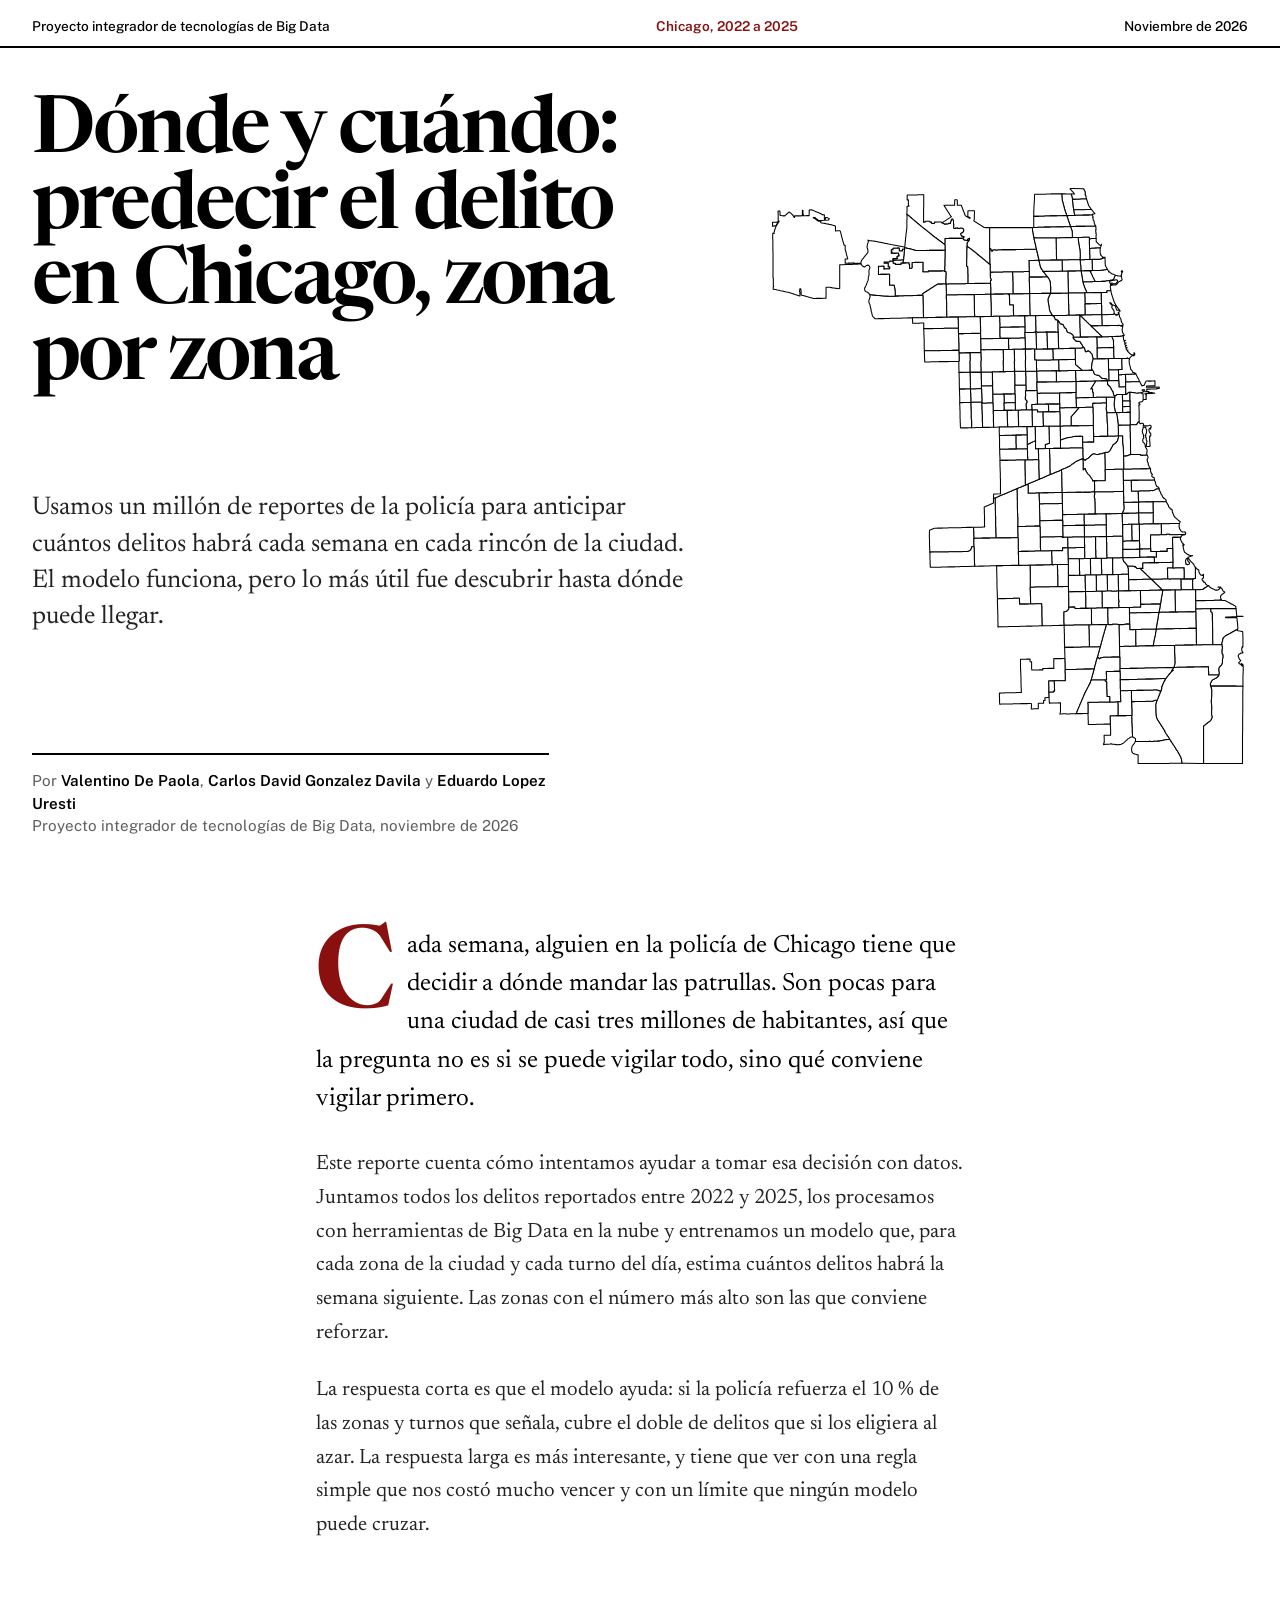
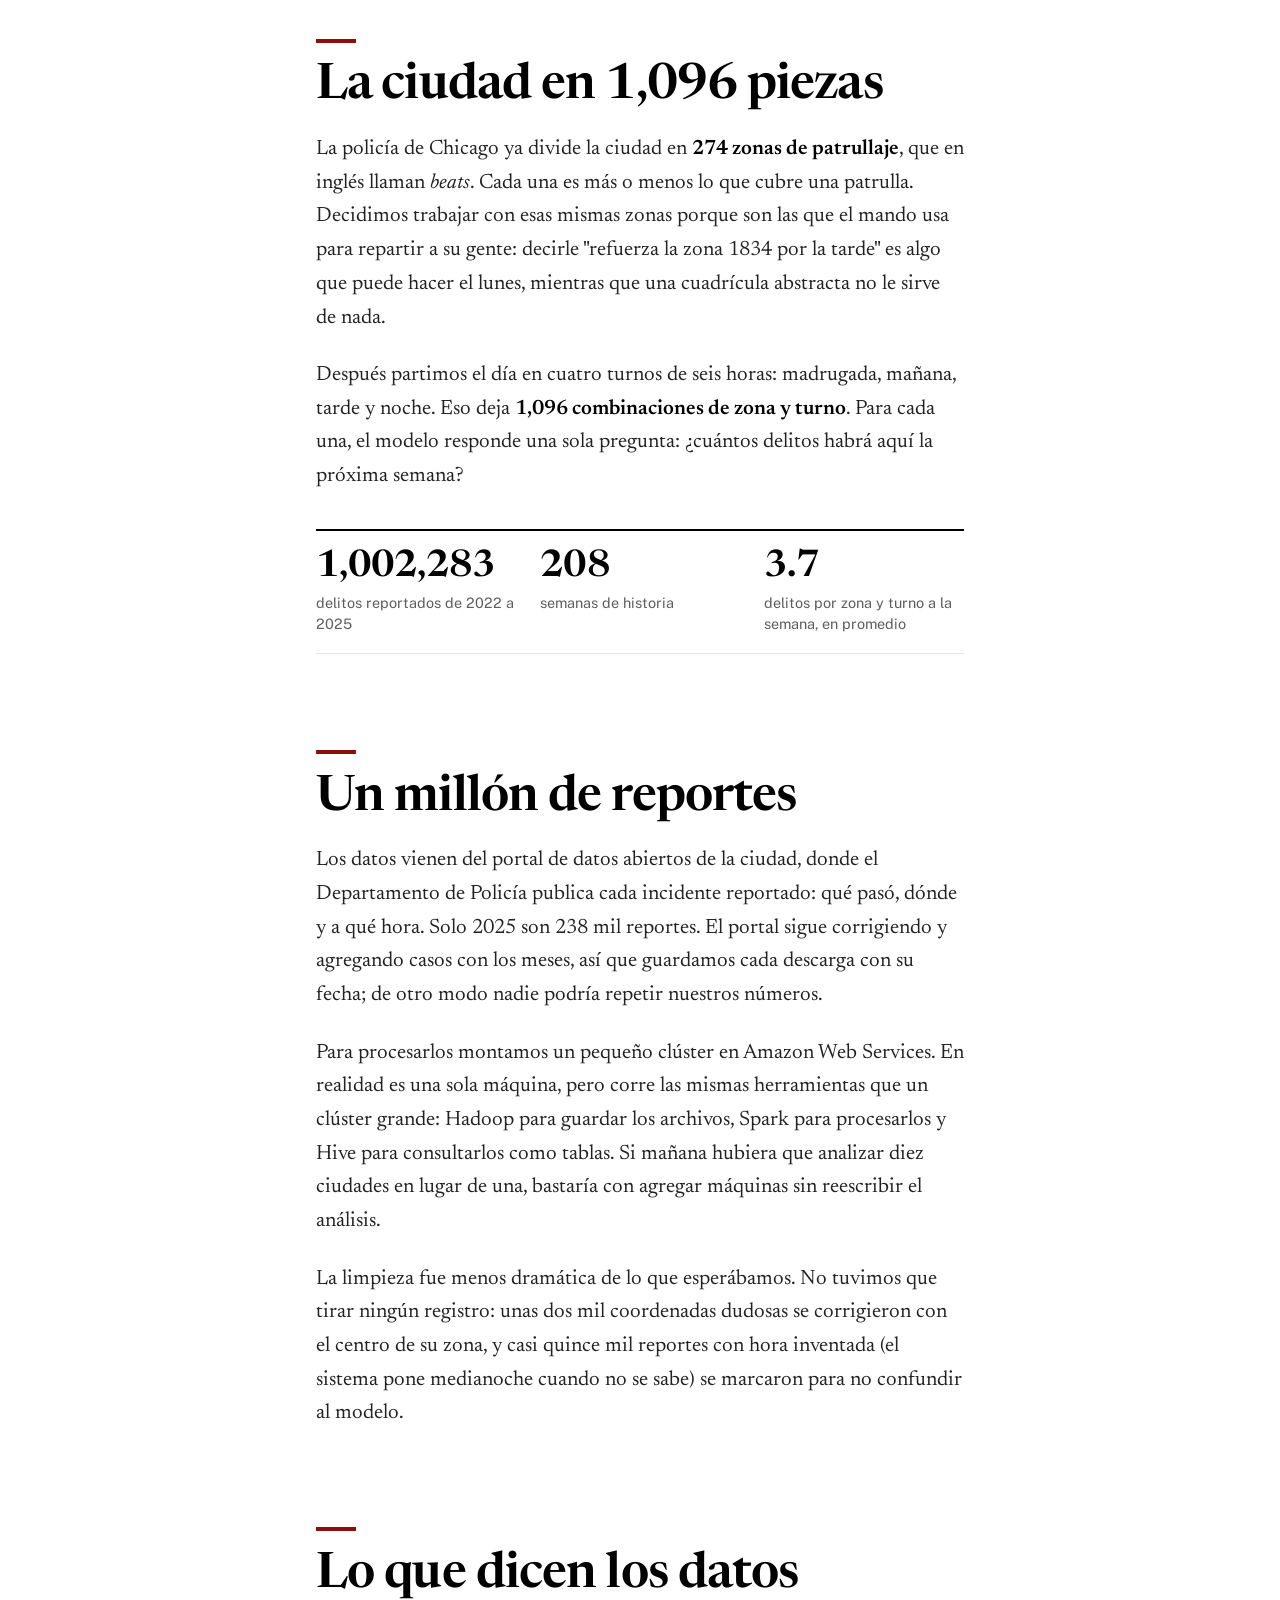
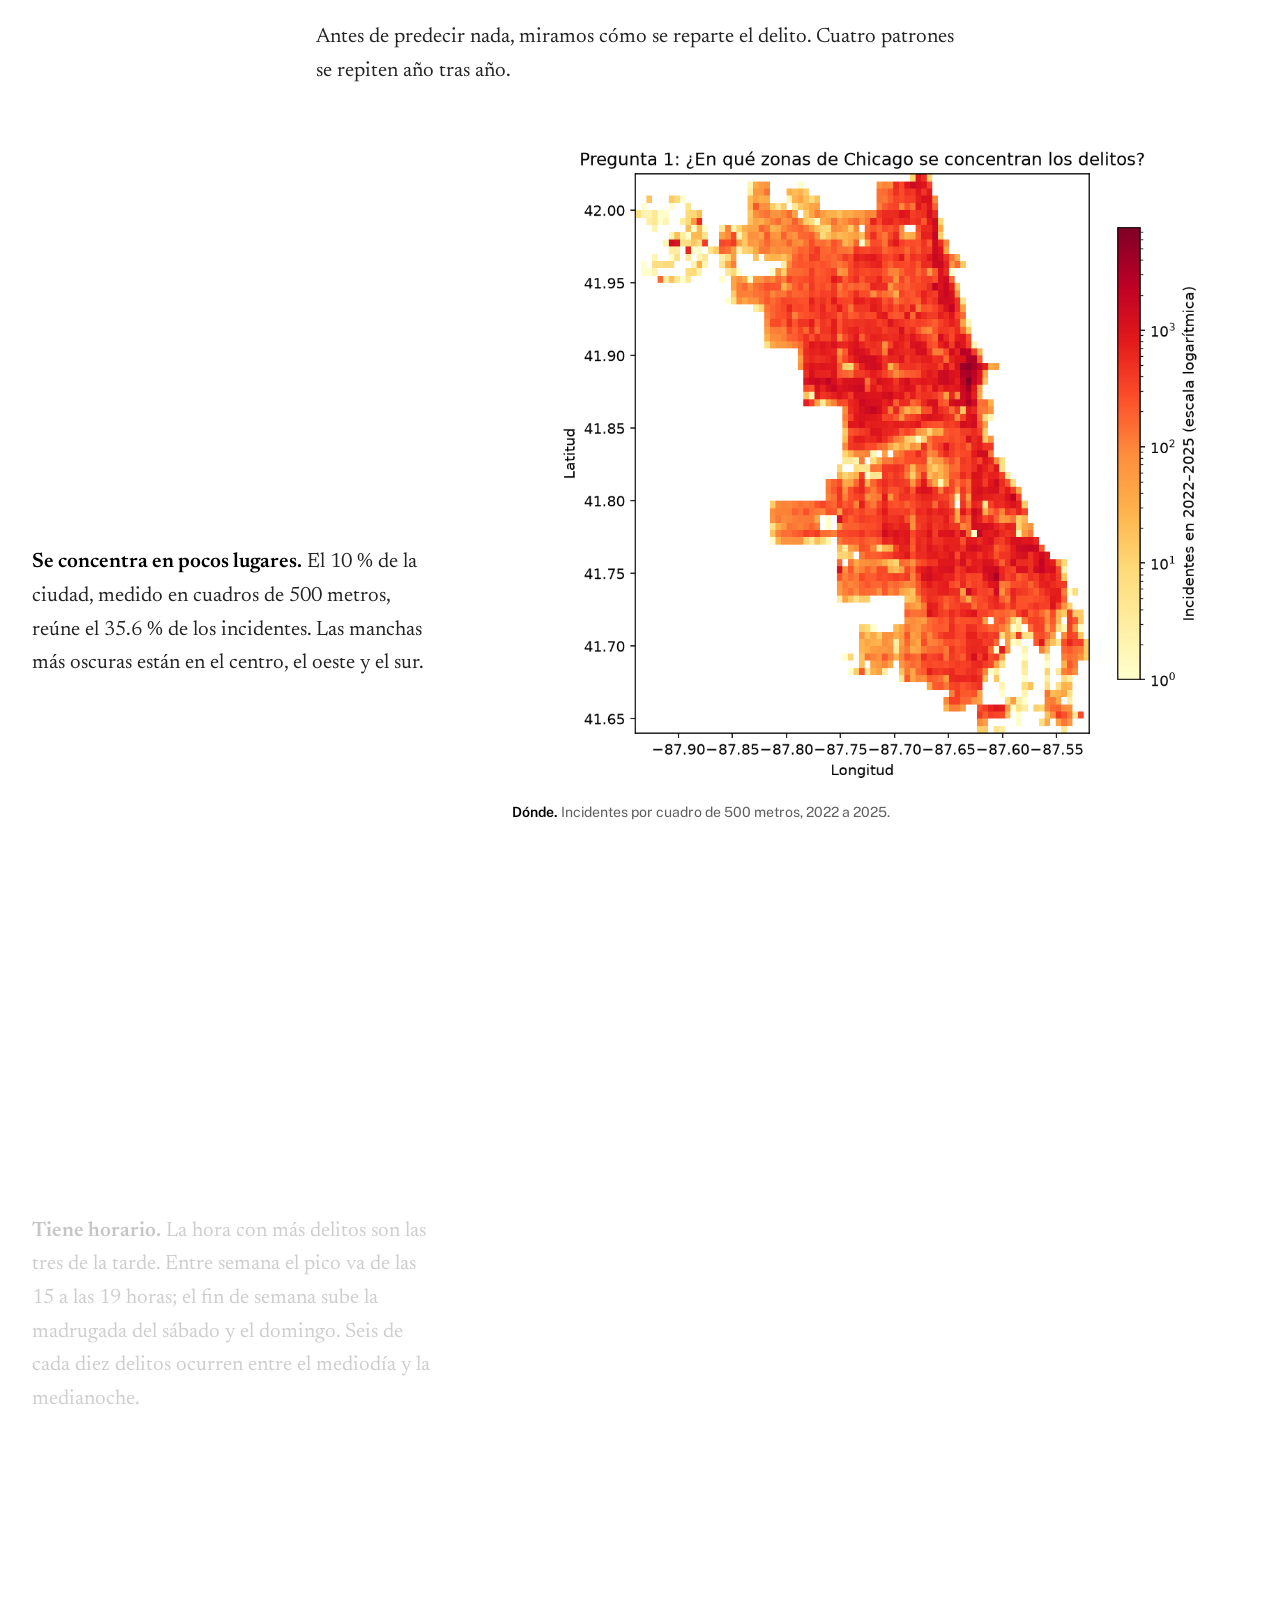
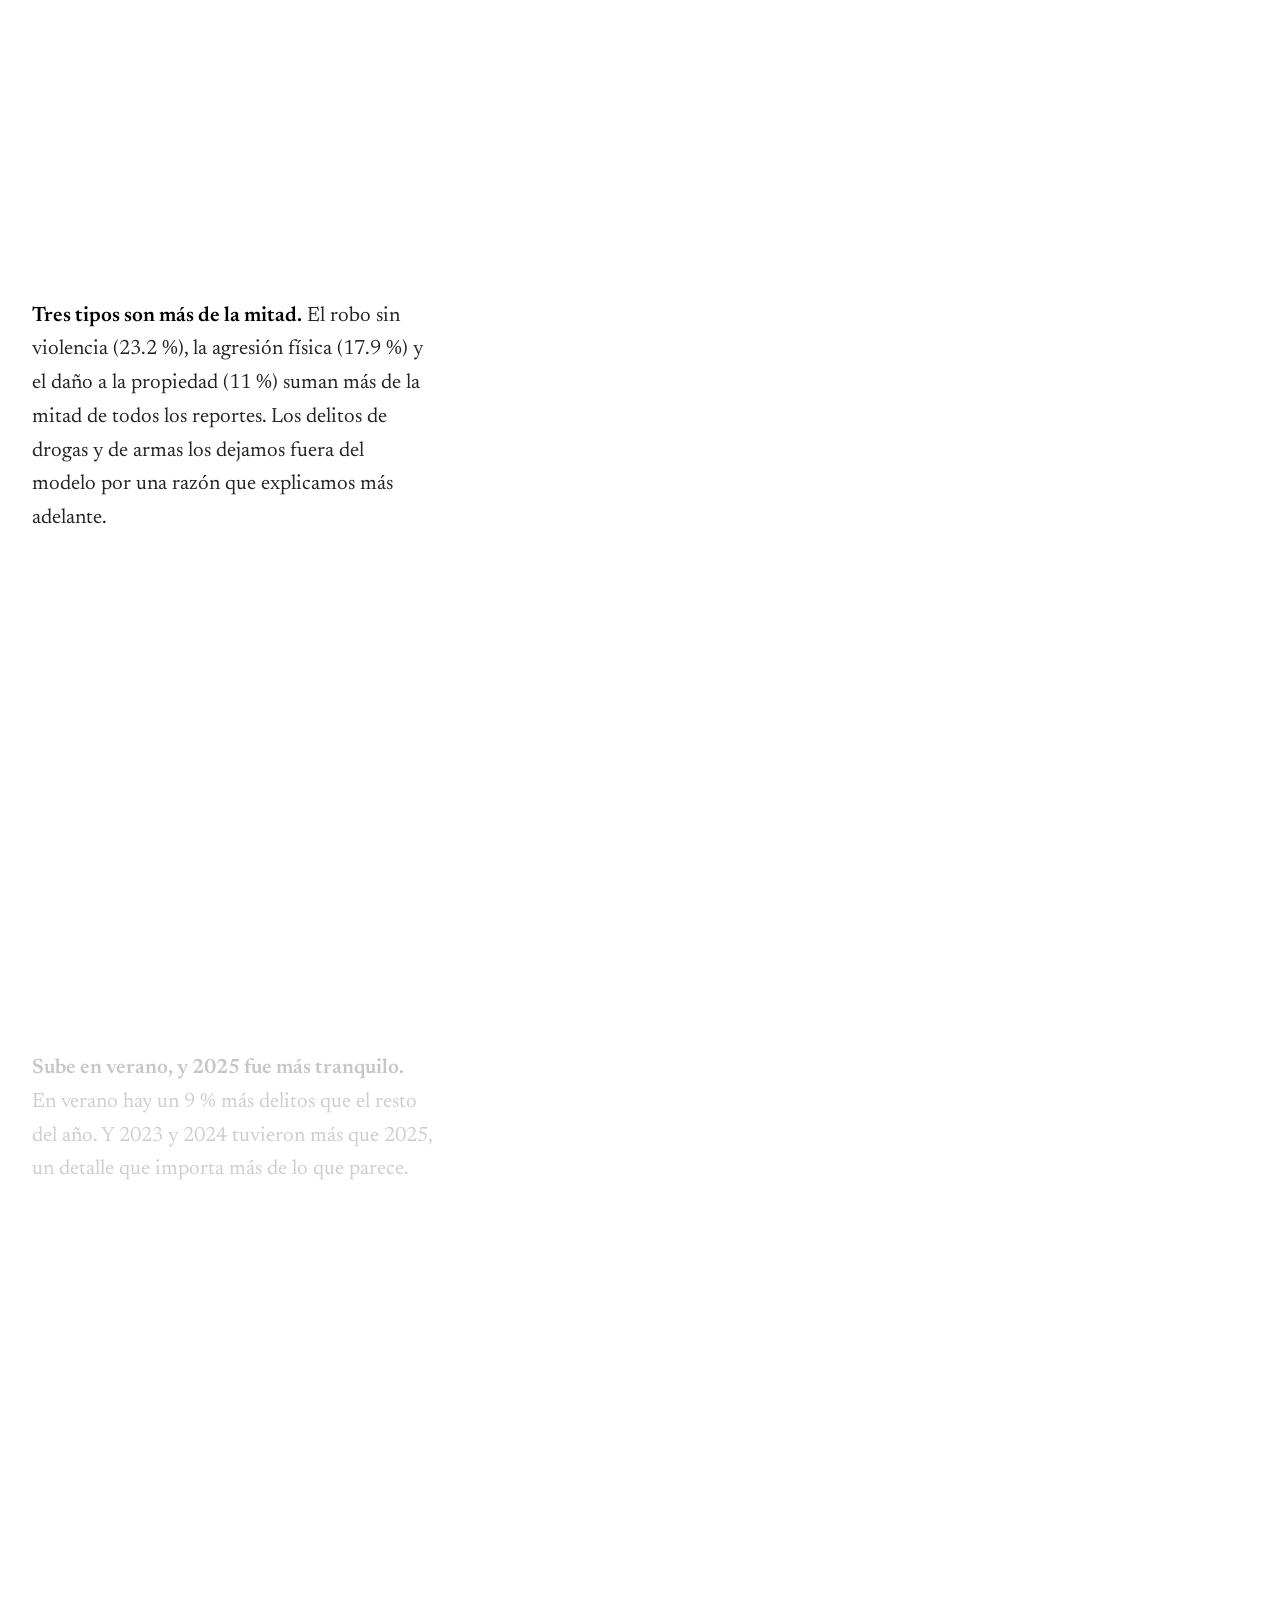
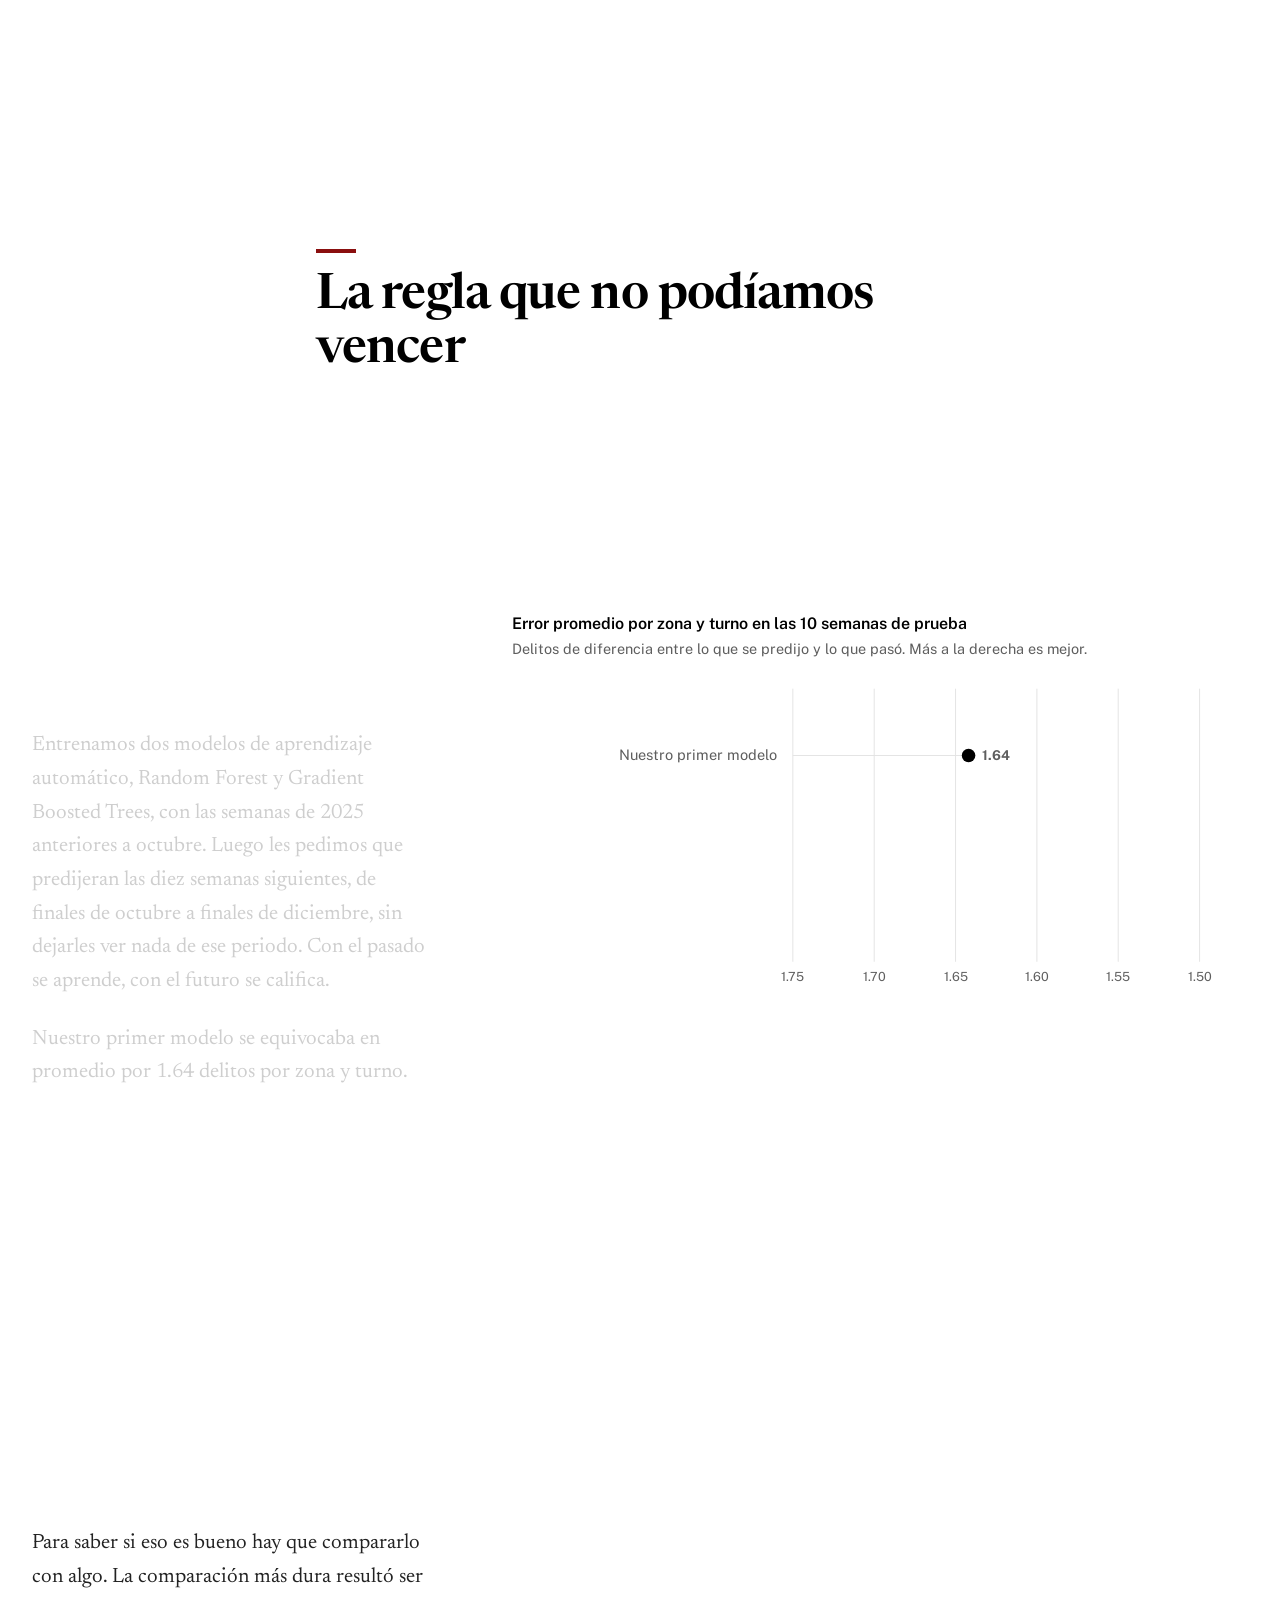
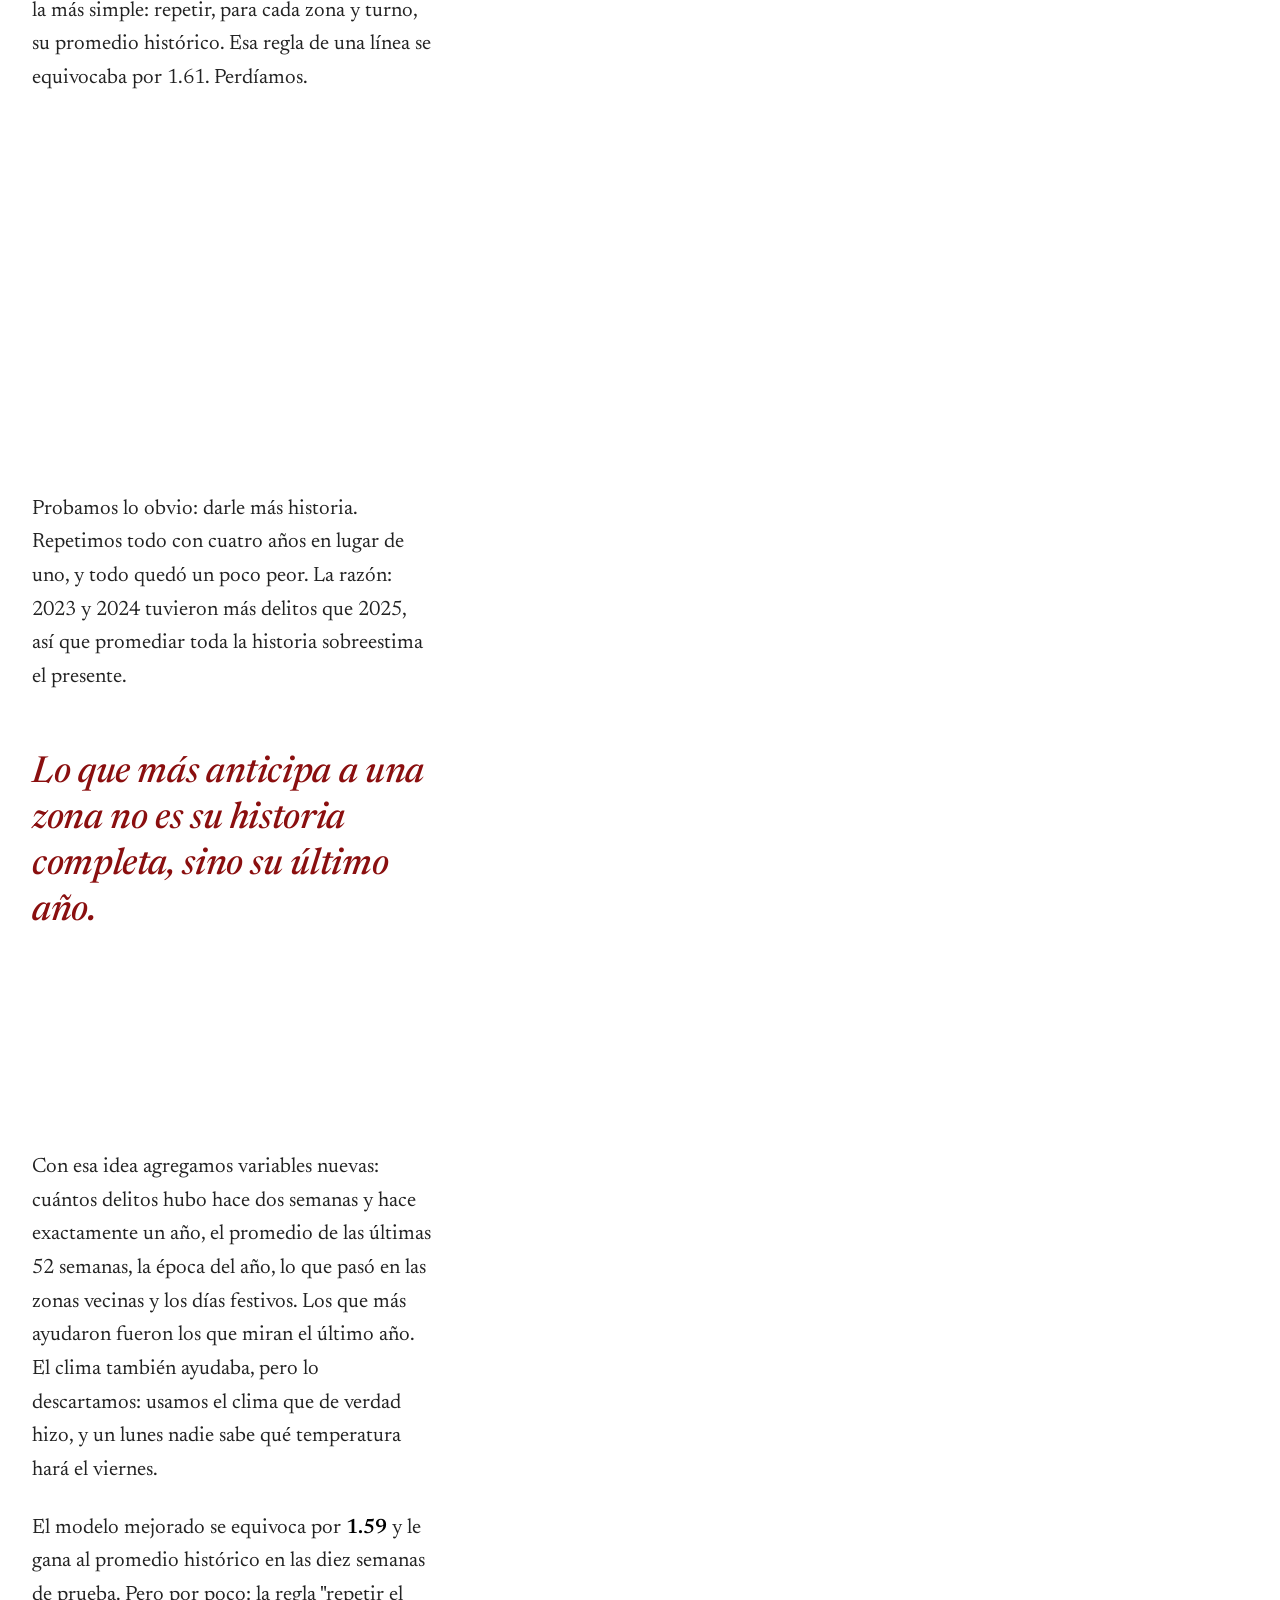
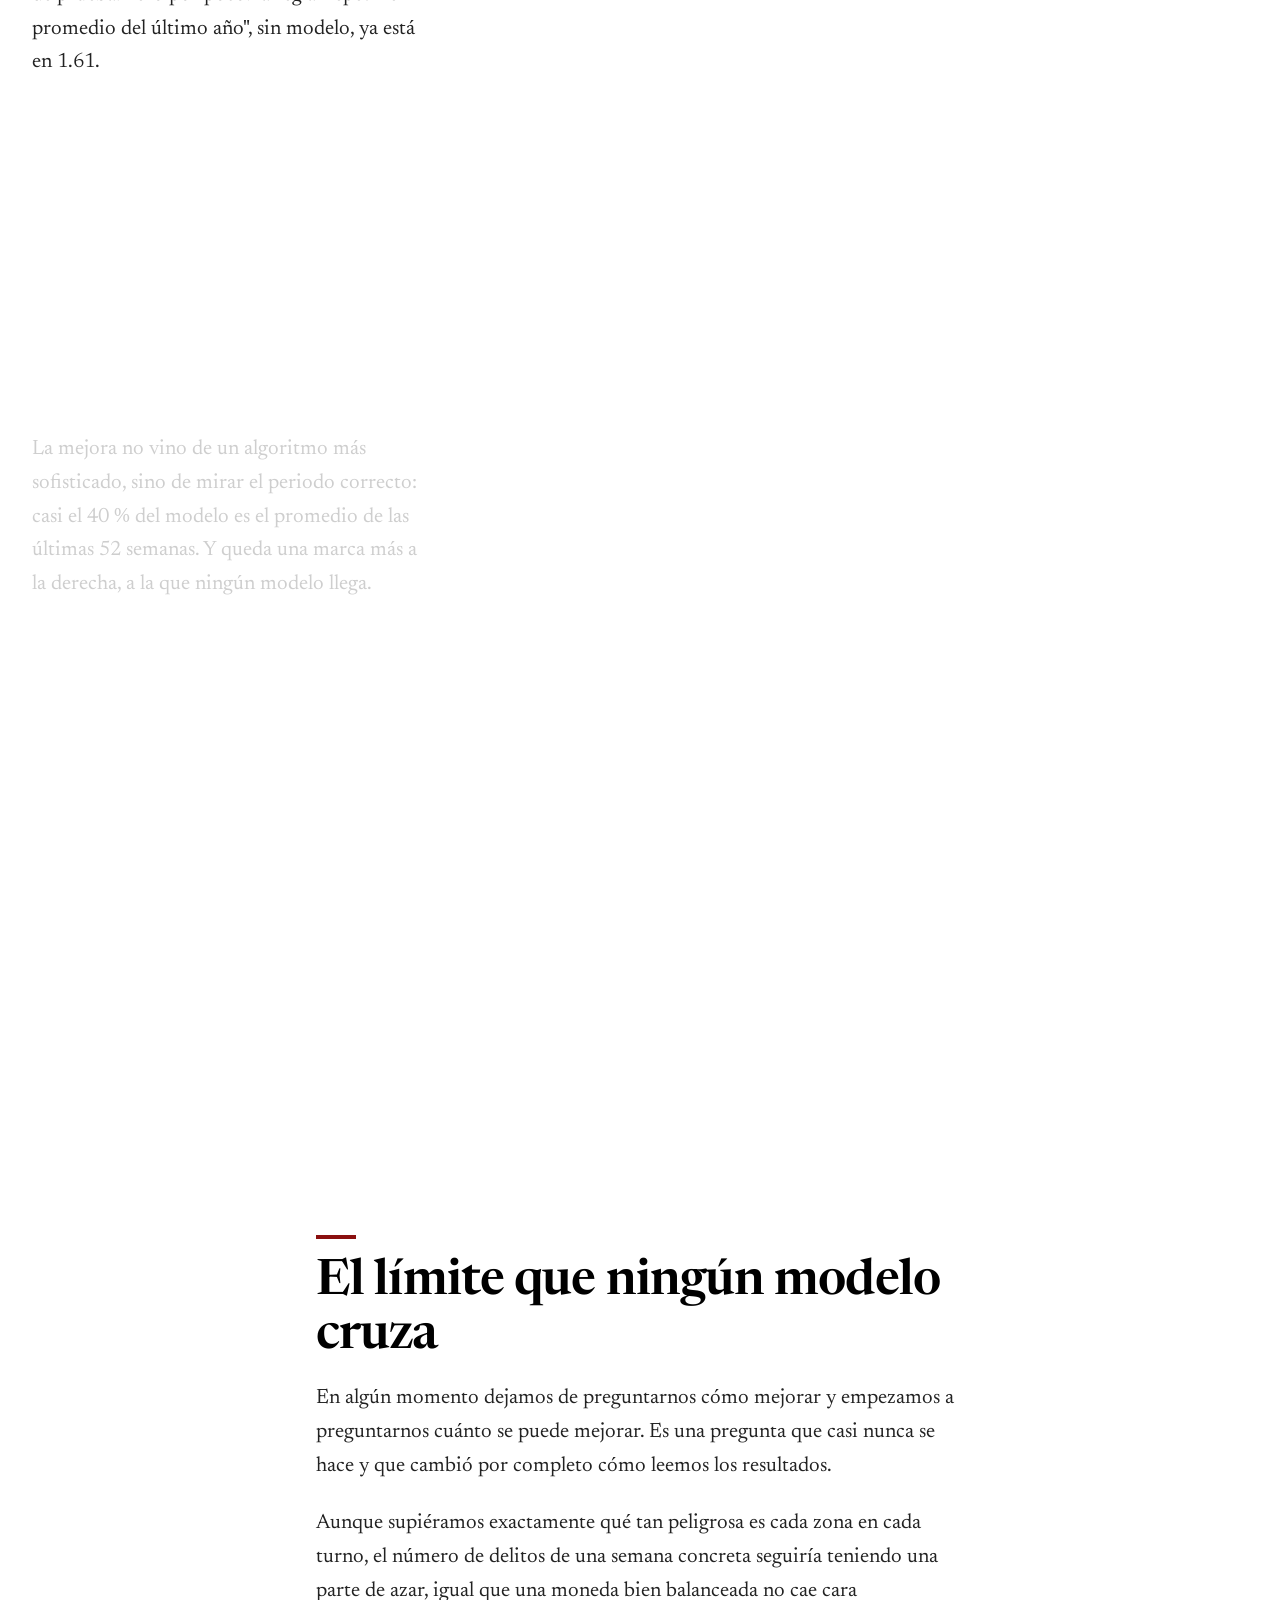
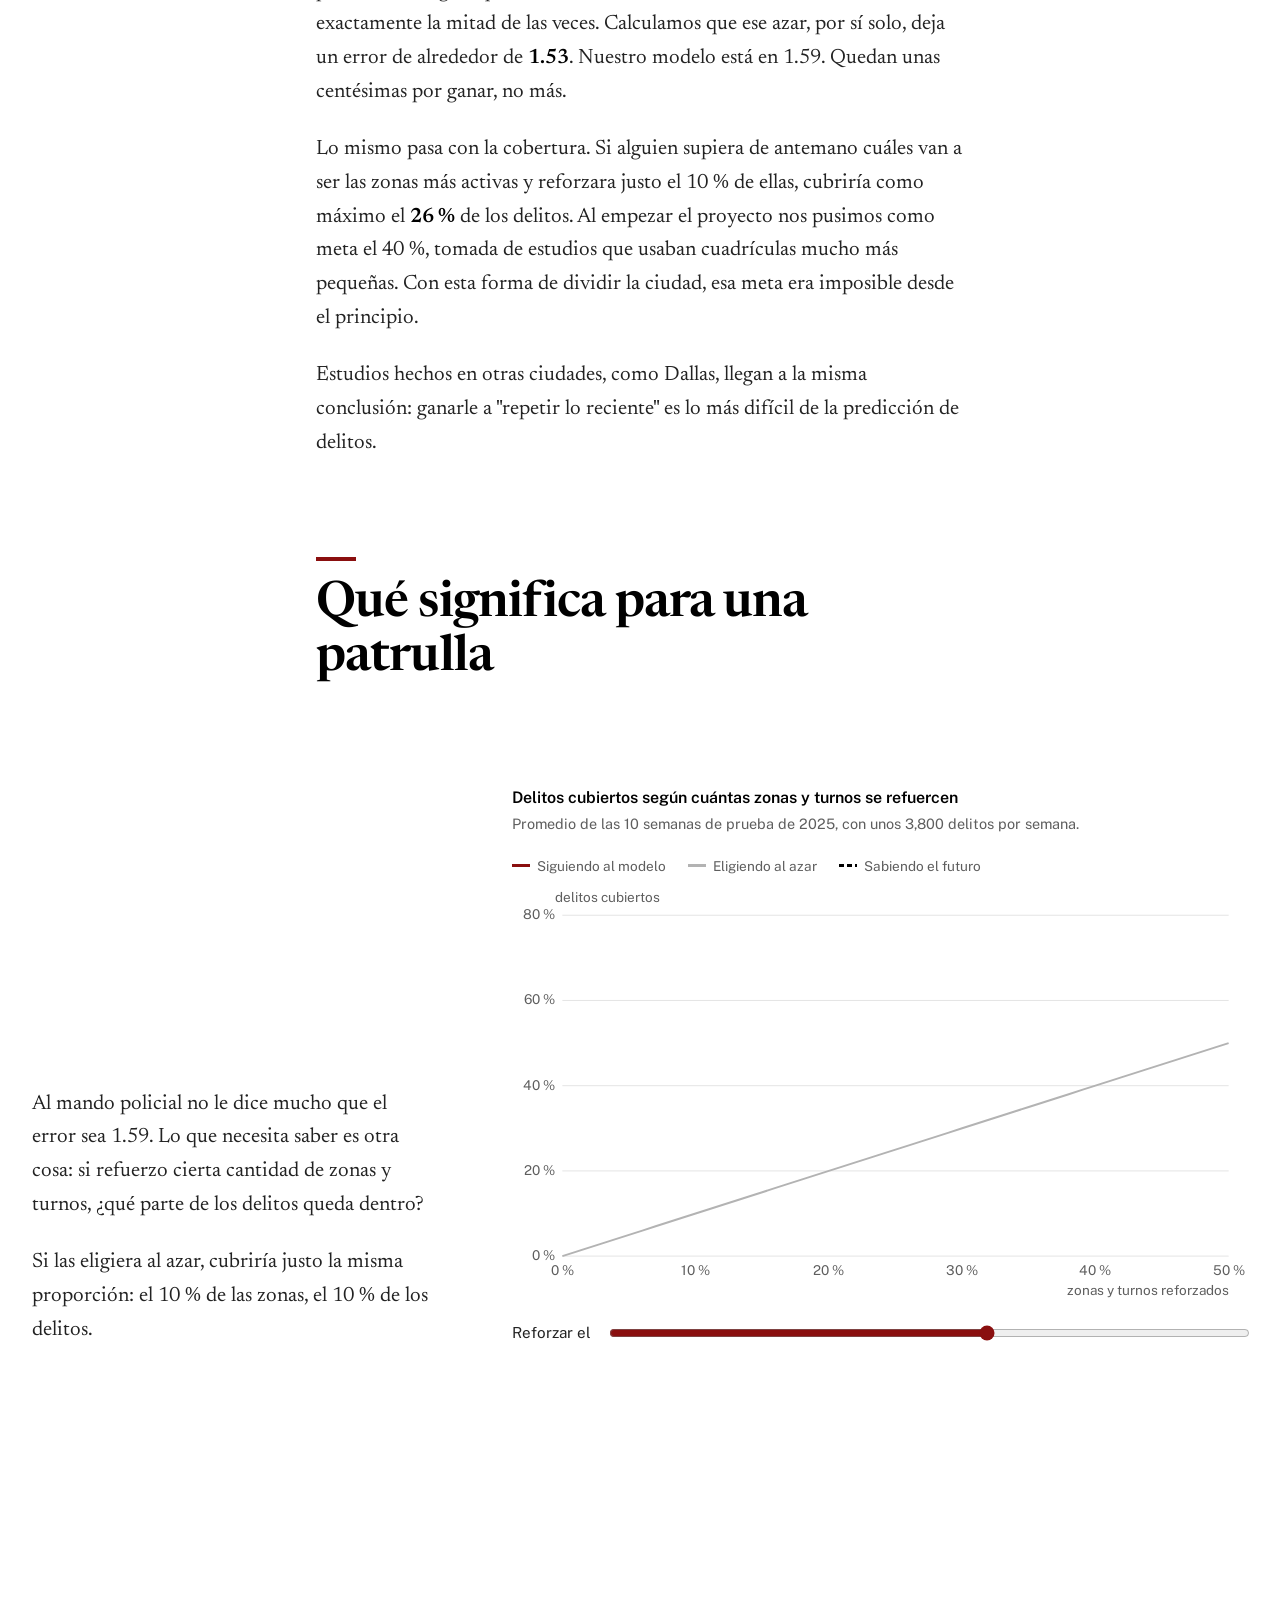
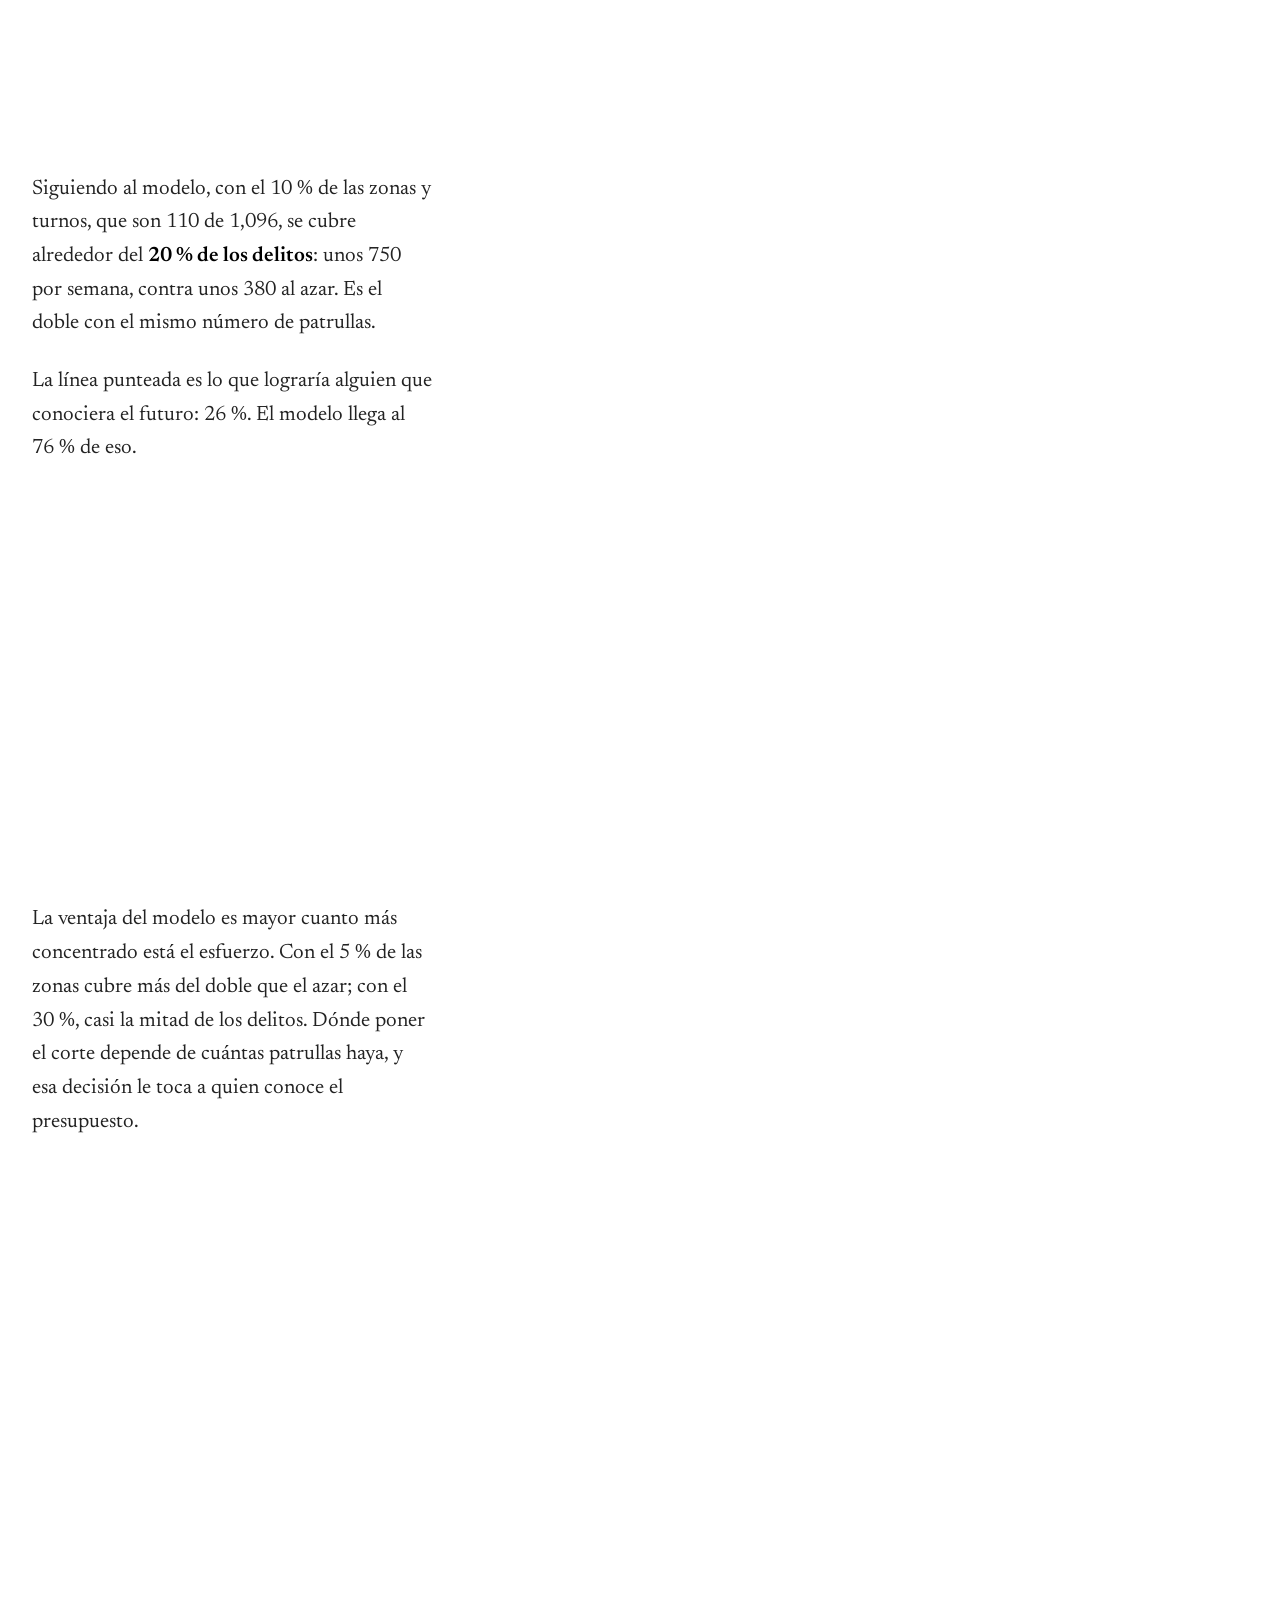
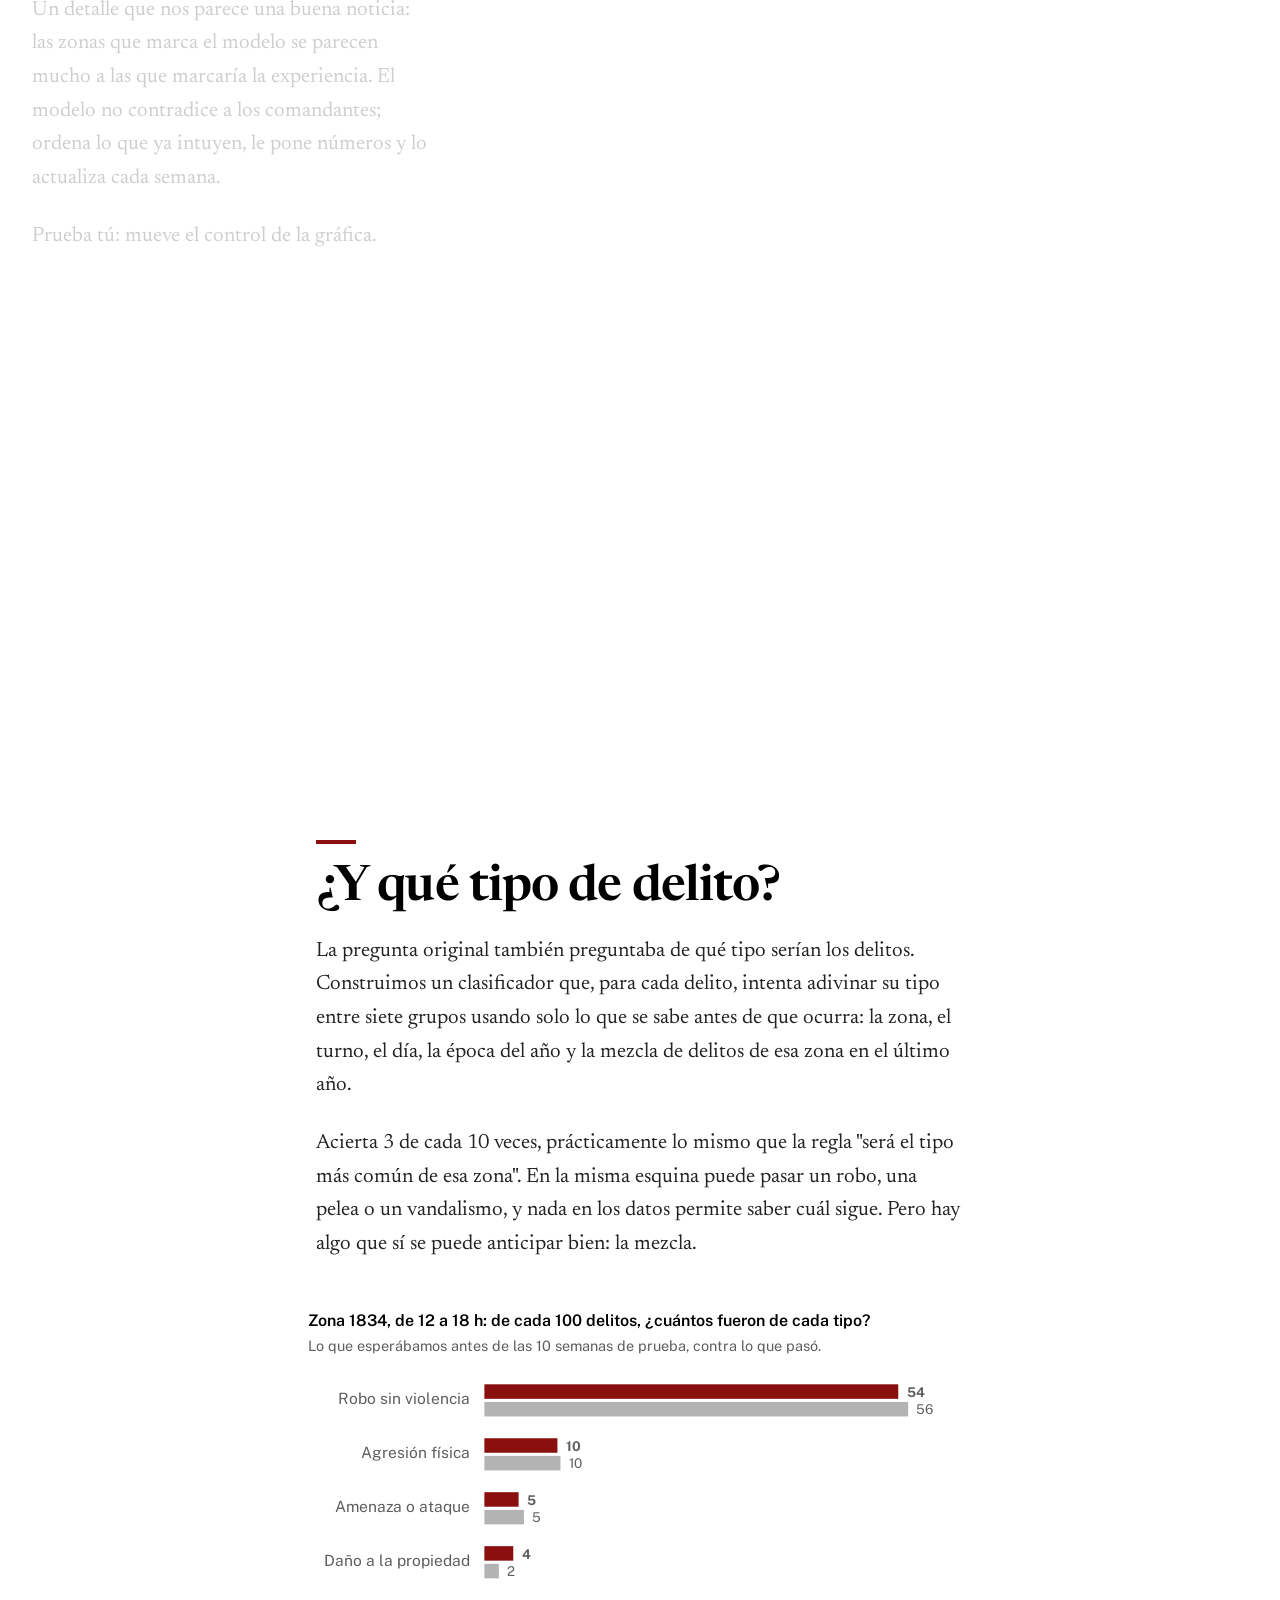
==== docs/reporte/index.html @ 73d72712 "Agregar el reporte web del proyecto en formato de artículo Es el proyecto contado como reportaje, co" ====
<!doctype html>
<html lang="es">
<head>
<meta charset="utf-8">
<meta name="viewport" content="width=device-width, initial-scale=1">
<title>Dónde y cuándo: predecir el delito en Chicago, zona por zona</title>
<meta name="description" content="Reporte del proyecto integrador de Big Data: un millón de reportes de la policía de Chicago, un modelo que anticipa cuántos delitos habrá en cada zona y turno, y lo que eso significa para repartir patrullas.">
<link rel="preconnect" href="https://fonts.googleapis.com">
<link rel="preconnect" href="https://fonts.gstatic.com" crossorigin>
<link href="https://fonts.googleapis.com/css2?family=Newsreader:ital,opsz,wght@0,6..72,400;0,6..72,500;0,6..72,600;0,6..72,700;1,6..72,400;1,6..72,500&family=Public+Sans:wght@400;500;600;700&display=swap" rel="stylesheet">
<style>
:root {
  --papel: #ffffff;
  --tinta: #000000;
  --texto: #222222;
  --texto-2: #5e5e5e;
  --sangre: #8a0f0f;
  --sangre-oscura: #5e0909;
  --sangre-clara: #f6e4e4;
  --gris: #b3b3b3;
  --linea: #e4e4e4;
  --serif: "Newsreader", Georgia, "Times New Roman", serif;
  --sans: "Public Sans", system-ui, -apple-system, "Segoe UI", sans-serif;
  --medida: 41rem;
  --ancho: 68rem;
}
* { box-sizing: border-box; }
html { -webkit-text-size-adjust: 100%; }
body { margin: 0; background: var(--papel); color: var(--texto);
  font: 400 1.25rem/1.62 var(--serif); font-optical-sizing: auto;
  font-feature-settings: "kern" 1, "onum" 1; text-rendering: optimizeLegibility; }
a { color: var(--sangre); text-decoration-thickness: 1px; text-underline-offset: 3px; }
a:hover { color: var(--sangre-oscura); text-decoration-thickness: 2px; }
:focus-visible { outline: 3px solid var(--sangre); outline-offset: 3px; }
::selection { background: var(--sangre); color: #fff; }
p { margin: 0 0 1.15em; }
b, strong { font-weight: 600; color: var(--tinta); }

/* Barra de lectura */
.lectura { position: fixed; top: 0; left: 0; height: 3px; width: 0; background: var(--sangre); z-index: 10; }

/* Columna del texto y piezas que salen de ella */
.col { max-width: var(--medida); margin: 0 auto; padding: 0 1.25rem; }
.ancho { max-width: var(--ancho); margin: 0 auto; padding: 0 1.25rem; }

/* ---------- Portada ---------- */
.portada { max-width: var(--ancho); margin: 0 auto; padding: 4.5rem 1.25rem 3rem;
  display: grid; grid-template-columns: minmax(0, 1.25fr) minmax(0, .75fr); gap: 3.5rem; align-items: center; }
.portada h1 { font: 600 clamp(2.5rem, 5.2vw, 4.6rem)/1 var(--serif); font-variation-settings: "opsz" 72;
  letter-spacing: -0.025em; color: var(--tinta); margin: 0 0 1.6rem; }
.bajada { font-size: clamp(1.25rem, 2vw, 1.5rem); line-height: 1.42; color: var(--texto); margin: 0 0 2rem; max-width: 30em; }
.firma { font: 400 .95rem/1.5 var(--sans); color: var(--texto-2); border-top: 2px solid var(--tinta); padding-top: .9rem; max-width: 30em; }
.firma b { font-weight: 600; }
.mapa-portada { position: relative; }
.mapa-portada svg { width: 100%; height: auto; display: block; max-height: 78vh; }
/* El mapa se dibuja con sus líneas, de norte a sur; luego las zonas señaladas se pintan semana por semana */
.mapa-portada path { fill: var(--papel); stroke: var(--tinta); stroke-width: .7; stroke-linejoin: round;
  stroke-dasharray: 1; stroke-dashoffset: 1; transition: fill .7s ease; }
.mapa-portada.trazando path { animation: trazar 2.2s ease forwards; animation-delay: calc(var(--d) * 1ms); }
@keyframes trazar { to { stroke-dashoffset: 0; } }
.mapa-portada path.roja { fill: var(--sangre); }

/* ---------- Cuerpo del artículo ---------- */
article { padding-bottom: 4rem; }
.entrada { font-size: 1.42rem; line-height: 1.55; color: var(--tinta); }
h2 { font: 600 clamp(1.9rem, 3.6vw, 2.6rem)/1.08 var(--serif); font-variation-settings: "opsz" 60;
  letter-spacing: -0.018em; color: var(--tinta); margin: 4.2rem 0 1.2rem; }
h2::before { content: ""; display: block; width: 2.5rem; height: 4px; background: var(--sangre); margin-bottom: 1.1rem; }
h3 { font: 600 1.1rem/1.3 var(--sans); color: var(--tinta); margin: 2.4rem 0 .6rem; }

/* Cita destacada */
.cita { margin: 2.8rem 0; padding: 0; font: italic 500 clamp(1.6rem, 3vw, 2.15rem)/1.25 var(--serif);
  font-variation-settings: "opsz" 48; color: var(--sangre); letter-spacing: -0.01em; }

/* Cifras en línea, como una ficha */
.ficha { display: grid; grid-template-columns: repeat(3, 1fr); gap: 1.5rem; margin: 2.2rem 0 2.6rem;
  border-top: 2px solid var(--tinta); border-bottom: 1px solid var(--linea); padding: 1.2rem 0; }
.ficha div { font: 400 .9rem/1.4 var(--sans); color: var(--texto-2); }
.ficha strong { display: block; font: 600 2.3rem/1 var(--serif); font-variation-settings: "opsz" 72;
  color: var(--tinta); margin-bottom: .4rem; font-feature-settings: "lnum" 1, "tnum" 1; letter-spacing: -0.02em; }

/* Figuras */
figure { margin: 2.6rem 0; }
.fig-ancha { max-width: var(--ancho); margin: 3rem auto; padding: 0 1.25rem; }
figure img { width: 100%; height: auto; display: block; }
figcaption { font: 400 .88rem/1.5 var(--sans); color: var(--texto-2); margin-top: .8rem; }
figcaption b { color: var(--tinta); font-weight: 600; }
.fig-titulo { font: 600 1rem/1.35 var(--sans); color: var(--tinta); margin: 0 0 .3rem; }
.fig-sub { font: 400 .9rem/1.45 var(--sans); color: var(--texto-2); margin: 0 0 1.2rem; }
.par-figuras { display: grid; grid-template-columns: 1fr 1fr; gap: 2rem; }

/* Gráficas propias */
.grafica svg { width: 100%; height: auto; display: block; overflow: visible; }
.grafica text { font-family: var(--sans); fill: var(--texto-2); }
.eje line, .eje path { stroke: var(--linea); }
.leyenda { display: flex; flex-wrap: wrap; gap: .4rem 1.4rem; font: 400 .85rem/1.4 var(--sans); color: var(--texto-2); margin: .2rem 0 1rem; }
.leyenda span::before { content: ""; display: inline-block; width: 1.1rem; height: 3px; vertical-align: .3em; margin-right: .45rem; background: currentColor; }
.ley-modelo { color: var(--sangre); } .ley-azar { color: var(--gris); } .ley-futuro { color: var(--tinta); }
.leyenda span { color: var(--texto-2); }
.leyenda .ley-modelo::before { background: var(--sangre); }
.leyenda .ley-azar::before { background: var(--gris); }
.leyenda .ley-futuro::before { background: repeating-linear-gradient(90deg, var(--tinta) 0 5px, transparent 5px 8px); }


/* Transiciones de las gráficas que cambian con el scroll */
.fila-error { transition: opacity .6s ease; }
.fila-error .punto { transition: transform 1s cubic-bezier(.2,.7,.2,1); }
.fila-error .riel { stroke-dasharray: 1; transition: stroke-dashoffset 1s cubic-bezier(.2,.7,.2,1); }
.traza { stroke-dasharray: 1; stroke-dashoffset: 0; transition: stroke-dashoffset 1.4s cubic-bezier(.3,.6,.2,1); }
.traza.oculto { stroke-dashoffset: 1; }
.aparece { transition: opacity .8s ease .3s; }
.aparece.oculto { opacity: 0; }
.lectura-curva { transition: opacity .6s ease; }
.lectura-curva.oculto { opacity: 0; }
.barra-crece { transform-box: fill-box; transform-origin: left center; transition: transform 1s cubic-bezier(.2,.7,.2,1); }
.en-espera .barra-crece { transform: scaleX(0); }
@media (prefers-reduced-motion: reduce) { .fila-error, .fila-error .punto, .fila-error .riel, .traza, .aparece, .barra-crece { transition: none; } }
/* Control de la curva */
.control { display: grid; grid-template-columns: auto 1fr; gap: .4rem 1rem; align-items: center; margin-top: 1rem;
  font: 400 .95rem/1.4 var(--sans); color: var(--texto); }
.control input[type=range] { width: 100%; accent-color: var(--sangre); height: 2rem; cursor: pointer; }
.control output { font-weight: 700; color: var(--sangre); font-feature-settings: "tnum" 1; }
.lectura-curva { font: 400 1.05rem/1.5 var(--sans); color: var(--texto); margin-top: .6rem; min-height: 3em; }
.lectura-curva b { color: var(--sangre); }

/* Tabla */
table { width: 100%; border-collapse: collapse; font: 400 .95rem/1.4 var(--sans); margin: 1.6rem 0 2rem; font-feature-settings: "tnum" 1, "lnum" 1; }
caption { text-align: left; font: 600 1rem/1.35 var(--sans); color: var(--tinta); margin-bottom: .6rem; }
th { text-align: right; font-weight: 600; color: var(--tinta); border-bottom: 2px solid var(--tinta); padding: .5rem .4rem; vertical-align: bottom; }
td { text-align: right; padding: .55rem .4rem; border-bottom: 1px solid var(--linea); }
th:first-child, td:first-child { text-align: left; }
tr.destacada td { color: var(--sangre); font-weight: 700; }

/* Notas de método */
details { border-top: 2px solid var(--tinta); margin: 2.4rem 0 0; padding-top: .9rem; font: 400 1rem/1.6 var(--sans); }
details + details { border-top: 1px solid var(--linea); margin-top: 0; }
summary { cursor: pointer; font-weight: 600; color: var(--tinta); list-style: none; padding: .2rem 0 .7rem; display: flex; justify-content: space-between; gap: 1rem; }
summary::-webkit-details-marker { display: none; }
summary::after { content: "+"; color: var(--sangre); font-weight: 700; font-size: 1.2rem; line-height: 1; }
details[open] summary::after { content: "−"; }
details p, details ul { color: var(--texto); margin: 0 0 1rem; }
details ul { padding-left: 1.2rem; }

/* Lista de aprendizajes */
.aprendizajes { list-style: none; padding: 0; margin: 1.6rem 0; counter-reset: a; }
.aprendizajes li { position: relative; padding-left: 2.6rem; margin-bottom: 1.3rem; }
.aprendizajes li::before { counter-increment: a; content: counter(a); position: absolute; left: 0; top: .05em;
  font: 600 1.6rem/1 var(--serif); color: var(--sangre); font-feature-settings: "lnum" 1; }

/* Pie */
.pie { border-top: 2px solid var(--tinta); max-width: var(--ancho); margin: 0 auto; padding: 1.6rem 1.25rem 3rem;
  display: grid; grid-template-columns: 1.2fr 1fr; gap: 2rem; font: 400 .92rem/1.6 var(--sans); color: var(--texto-2); }
.pie b { color: var(--tinta); }


/* ---------- Pasos de scroll ----------
   En pantallas angostas cada paso es texto normal y la gráfica va al final; en escritorio
   la gráfica se queda fija a la derecha y cambia con cada paso. */
.scrolly { max-width: var(--medida); margin: 0 auto; padding: 0 1.25rem; }
.scrolly .paso-fig { margin: 1.6rem 0 2.6rem; }
.scrolly .escena.grafica { margin: 2.2rem 0 2.6rem; }
.galeria .escena { display: none; }
.cabecera, .barra-seccion { display: none; }

@media (min-width: 1100px) {
  body { font-size: 1.3rem; }
  /* Cabecera de periódico */
  .cabecera { display: flex; justify-content: space-between; max-width: 80rem; margin: 0 auto; padding: 1.1rem 2rem .7rem;
    border-bottom: 2px solid var(--tinta); font: 500 .85rem/1.3 var(--sans); color: var(--tinta); }
  .cabecera span:nth-child(2) { color: var(--sangre); font-weight: 600; }
  /* Portada a toda la pantalla: título arriba, firma abajo, mapa a la derecha */
  .portada { max-width: 80rem; min-height: calc(100vh - 3.3rem); padding: 3rem 2rem 2.5rem;
    grid-template-columns: minmax(0, 1.4fr) minmax(0, 1fr); gap: 4rem; align-items: stretch; }
  .portada > div:first-child { display: flex; flex-direction: column; justify-content: space-between; gap: 2rem; }
  .portada h1 { font-size: clamp(4rem, 6.2vw, 6.6rem); line-height: .95; letter-spacing: -0.035em; margin: 0; }
  .bajada { font-size: 1.6rem; max-width: 26em; margin-bottom: 1.6rem; }
  .firma { max-width: 34em; }
  .mapa-portada { display: flex; align-items: center; }
  #mapa-portada { width: 100%; }
  .mapa-portada svg { max-height: calc(100vh - 9rem); }
  /* Entrada con capitular */
  .entrada { font-size: 1.55rem; margin-top: 2rem; }
  .entrada::first-letter { float: left; font-size: 4.6em; line-height: .82; font-weight: 600; color: var(--sangre);
    margin: .06em .1em 0 -.02em; font-variation-settings: "opsz" 72; }
  h2 { font-size: 3.1rem; margin-top: 6rem; }
  .col { max-width: 43rem; }
  /* Escenas fijas */
  .scrolly { max-width: 80rem; padding: 0 2rem; display: grid; grid-template-columns: minmax(0, 25rem) minmax(0, 1fr);
    gap: 5rem; align-items: start; margin: 1rem auto 3rem; }
  .scrolly .pasos { padding: 18vh 0 30vh; }
  .scrolly .paso { min-height: 78vh; display: flex; flex-direction: column; justify-content: center;
    opacity: .22; transition: opacity .5s ease; }
  .scrolly .paso.activo { opacity: 1; }
  .scrolly .paso p:last-child { margin-bottom: 0; }
  .scrolly .paso-fig { display: none; }
  .scrolly .escena { position: sticky; top: 9vh; height: 82vh; margin: 0; display: flex; flex-direction: column; justify-content: center; }
  .galeria .escena { display: block; }
  .galeria .cuadro { position: absolute; inset: 0; margin: 0; display: flex; flex-direction: column; justify-content: center;
    opacity: 0; transform: scale(.985); transition: opacity .6s ease, transform .8s cubic-bezier(.2,.7,.2,1); }
  .galeria .cuadro.visible { opacity: 1; transform: none; }
  .galeria .cuadro img { max-height: 72vh; width: 100%; object-fit: contain; }
  .scrolly .cita { font-size: 2.3rem; margin: 2rem 0 0; }
  /* Barra superior con la sección actual, aparece al dejar la portada */
  .barra-seccion { display: flex; justify-content: space-between; align-items: center; gap: 2rem; position: fixed; top: 0; left: 0; right: 0;
    z-index: 9; height: 2.9rem; padding: 0 2rem; background: rgba(255,255,255,.96); border-bottom: 1px solid var(--linea);
    transform: translateY(-100%); transition: transform .35s ease; }
  .barra-seccion.visible { transform: none; }
  .bs-titulo { font: 600 1rem/1 var(--serif); color: var(--tinta); }
  .bs-seccion { font: 600 .85rem/1 var(--sans); color: var(--sangre); }
}
@media (min-width: 1100px) and (prefers-reduced-motion: reduce) {
  .scrolly .paso { opacity: 1; } .galeria .cuadro { transition: none; }
}


/* Celular y tableta: la gráfica se queda fija arriba y el texto pasa por debajo */
@media (max-width: 1099px) and (prefers-reduced-motion: no-preference) {
  .scrolly { display: flex; flex-direction: column; }
  .scrolly .escena { order: -1; position: sticky; top: 3px; z-index: 2; background: var(--papel);
    margin: 0 -1.25rem; padding: .9rem 1.25rem .7rem; border-bottom: 1px solid var(--linea); }
  .scrolly .escena.grafica { margin: 0 -1.25rem; }
  .scrolly .escena .fig-titulo { font-size: .92rem; }
  .scrolly .escena .fig-sub { display: none; }
  .scrolly .escena .leyenda { margin-bottom: .4rem; font-size: .78rem; }
  .scrolly .escena .control { margin-top: .3rem; font-size: .85rem; }
  .scrolly .escena .control input[type=range] { height: 1.6rem; }
  .scrolly .escena .lectura-curva { font-size: .82rem; line-height: 1.4; margin: .2rem 0 0; min-height: 0; }
  .galeria .escena { display: block; height: 54vh; }
  .galeria .cuadro { position: absolute; inset: .9rem 1.25rem .7rem; margin: 0; display: flex; flex-direction: column; justify-content: center;
    opacity: 0; transition: opacity .5s ease; }
  .galeria .cuadro.visible { opacity: 1; }
  .galeria .cuadro img { max-height: calc(54vh - 4.5rem); width: 100%; object-fit: contain; }
  .galeria .cuadro figcaption { font-size: .8rem; margin-top: .5rem; }
  .scrolly .paso-fig { display: none; }
  .scrolly .pasos { padding: 4vh 0 34vh; }
  .scrolly .paso { min-height: 52vh; opacity: .25; transition: opacity .45s ease; }
  .scrolly .paso.activo { opacity: 1; }
  .scrolly .cita { margin: 1.6rem 0 0; }
}

@media (max-width: 860px) {
  .portada { grid-template-columns: 1fr; gap: 1.5rem; padding-top: 2.2rem; }
  .mapa-portada { order: -1; max-width: 22rem; margin: 0 auto; width: 100%; }
  .mapa-portada svg { max-height: 46vh; }
  .par-figuras { grid-template-columns: 1fr; }
  .pie { grid-template-columns: 1fr; }
}
@media (max-width: 600px) {
  body { font-size: 1.125rem; }
  .entrada { font-size: 1.25rem; }
  .ficha { grid-template-columns: 1fr; gap: 1rem; }
  .ficha strong { font-size: 2rem; }
  table { font-size: .85rem; }
  th, td { padding: .45rem .25rem; }
}
@media (prefers-reduced-motion: reduce) { .mapa-portada path { transition: none; stroke-dashoffset: 0; animation: none !important; } }
@media print { .lectura, .control { display: none; } a { color: var(--tinta); } }
</style>
</head>
<body>
<div class="lectura" id="lectura" aria-hidden="true"></div>
<div class="cabecera"><span>Proyecto integrador de tecnologías de Big Data</span><span>Chicago, 2022 a 2025</span><span>Noviembre de 2026</span></div>
<div class="barra-seccion" id="barra-seccion" aria-hidden="true"><span class="bs-titulo">Dónde y cuándo: predecir el delito en Chicago</span><span class="bs-seccion" id="bs-seccion"></span></div>

<header class="portada">
  <div>
    <h1>Dónde y cuándo: predecir el delito en Chicago, zona por zona</h1>
    <p class="bajada">Usamos un millón de reportes de la policía para anticipar cuántos delitos habrá cada semana en cada rincón de la ciudad. El modelo funciona, pero lo más útil fue descubrir hasta dónde puede llegar.</p>
    <p class="firma">Por <b>Valentino De Paola</b>, <b>Carlos David Gonzalez Davila</b> y <b>Eduardo Lopez Uresti</b><br>Proyecto integrador de tecnologías de Big Data, noviembre de 2026</p>
  </div>
  <figure class="mapa-portada" style="margin:0">
    <div id="mapa-portada" role="img" aria-label="Mapa de Chicago dividido en 274 zonas de patrullaje; en rojo, las que el modelo mandaría a vigilar en el turno de la tarde, semana por semana durante las 10 semanas de prueba."></div>
  </figure>
</header>

<article>
<div class="col">
  <p class="entrada">Cada semana, alguien en la policía de Chicago tiene que decidir a dónde mandar las patrullas. Son pocas para una ciudad de casi tres millones de habitantes, así que la pregunta no es si se puede vigilar todo, sino qué conviene vigilar primero.</p>
  <p>Este reporte cuenta cómo intentamos ayudar a tomar esa decisión con datos. Juntamos todos los delitos reportados entre 2022 y 2025, los procesamos con herramientas de Big Data en la nube y entrenamos un modelo que, para cada zona de la ciudad y cada turno del día, estima cuántos delitos habrá la semana siguiente. Las zonas con el número más alto son las que conviene reforzar.</p>
  <p>La respuesta corta es que el modelo ayuda: si la policía refuerza el 10&nbsp;% de las zonas y turnos que señala, cubre el doble de delitos que si los eligiera al azar. La respuesta larga es más interesante, y tiene que ver con una regla simple que nos costó mucho vencer y con un límite que ningún modelo puede cruzar.</p>

  <h2>La ciudad en 1,096 piezas</h2>
  <p>La policía de Chicago ya divide la ciudad en <b>274 zonas de patrullaje</b>, que en inglés llaman <i>beats</i>. Cada una es más o menos lo que cubre una patrulla. Decidimos trabajar con esas mismas zonas porque son las que el mando usa para repartir a su gente: decirle "refuerza la zona 1834 por la tarde" es algo que puede hacer el lunes, mientras que una cuadrícula abstracta no le sirve de nada.</p>
  <p>Después partimos el día en cuatro turnos de seis horas: madrugada, mañana, tarde y noche. Eso deja <b>1,096 combinaciones de zona y turno</b>. Para cada una, el modelo responde una sola pregunta: ¿cuántos delitos habrá aquí la próxima semana?</p>

  <div class="ficha" role="list">
    <div role="listitem"><strong>1,002,283</strong>delitos reportados de 2022 a 2025</div>
    <div role="listitem"><strong>208</strong>semanas de historia</div>
    <div role="listitem"><strong>3.7</strong>delitos por zona y turno a la semana, en promedio</div>
  </div>

  <h2>Un millón de reportes</h2>
  <p>Los datos vienen del portal de datos abiertos de la ciudad, donde el Departamento de Policía publica cada incidente reportado: qué pasó, dónde y a qué hora. Solo 2025 son 238 mil reportes. El portal sigue corrigiendo y agregando casos con los meses, así que guardamos cada descarga con su fecha; de otro modo nadie podría repetir nuestros números.</p>
  <p>Para procesarlos montamos un pequeño clúster en Amazon Web Services. En realidad es una sola máquina, pero corre las mismas herramientas que un clúster grande: Hadoop para guardar los archivos, Spark para procesarlos y Hive para consultarlos como tablas. Si mañana hubiera que analizar diez ciudades en lugar de una, bastaría con agregar máquinas sin reescribir el análisis.</p>
  <p>La limpieza fue menos dramática de lo que esperábamos. No tuvimos que tirar ningún registro: unas dos mil coordenadas dudosas se corrigieron con el centro de su zona, y casi quince mil reportes con hora inventada (el sistema pone medianoche cuando no se sabe) se marcaron para no confundir al modelo.</p>

  <h2>Lo que dicen los datos</h2>
  <p>Antes de predecir nada, miramos cómo se reparte el delito. Cuatro patrones se repiten año tras año.</p>
</div>

<section class="scrolly galeria" aria-label="Cuatro patrones del delito en Chicago">
  <div class="pasos">
    <div class="paso">
      <p><b>Se concentra en pocos lugares.</b> El 10&nbsp;% de la ciudad, medido en cuadros de 500 metros, reúne el 35.6&nbsp;% de los incidentes. Las manchas más oscuras están en el centro, el oeste y el sur.</p>
      <figure class="paso-fig"><img src="../vista/img/C_p1_mapa_incidentes_2022_2025.png" alt="Mapa de calor de Chicago: los incidentes se concentran en el centro, el oeste y el sur." loading="lazy">
        <figcaption><b>Dónde.</b> Incidentes por cuadro de 500 metros, 2022 a 2025.</figcaption></figure>
    </div>
    <div class="paso">
      <p><b>Tiene horario.</b> La hora con más delitos son las tres de la tarde. Entre semana el pico va de las 15 a las 19 horas; el fin de semana sube la madrugada del sábado y el domingo. Seis de cada diez delitos ocurren entre el mediodía y la medianoche.</p>
      <figure class="paso-fig"><img src="../vista/img/C_p2_dia_hora_2022_2025.png" alt="Mapa de calor por día y hora: el pico es entre semana de 15 a 19 horas y la madrugada del fin de semana." loading="lazy">
        <figcaption><b>Cuándo.</b> Incidentes por día de la semana y hora del día, 2022 a 2025.</figcaption></figure>
    </div>
    <div class="paso">
      <p><b>Tres tipos son más de la mitad.</b> El robo sin violencia (23.2&nbsp;%), la agresión física (17.9&nbsp;%) y el daño a la propiedad (11&nbsp;%) suman más de la mitad de todos los reportes. Los delitos de drogas y de armas los dejamos fuera del modelo por una razón que explicamos más adelante.</p>
      <figure class="paso-fig"><img src="../vista/img/C_p3_tipos_2025.png" alt="Gráfica de barras de los tipos de delito más frecuentes en 2025: robo, agresión física y daño a la propiedad encabezan la lista." loading="lazy">
        <figcaption><b>Qué tipo.</b> Los tipos de delito más frecuentes en 2025.</figcaption></figure>
    </div>
    <div class="paso">
      <p><b>Sube en verano, y 2025 fue más tranquilo.</b> En verano hay un 9&nbsp;% más delitos que el resto del año. Y 2023 y 2024 tuvieron más que 2025, un detalle que importa más de lo que parece.</p>
      <figure class="paso-fig"><img src="../vista/img/C_p4_serie_semanal_2022_2025.png" alt="Delitos por semana de 2022 a 2025: suben cada verano y 2025 queda por debajo de 2023 y 2024." loading="lazy">
        <figcaption><b>A lo largo del año.</b> Delitos por semana de 2022 a 2025.</figcaption></figure>
    </div>
  </div>
  <div class="escena" aria-hidden="true"></div>
</section>

<div class="col">
  <h2>La regla que no podíamos vencer</h2>
</div>

<section class="scrolly" data-grafica="error" aria-label="Cómo le ganamos a la regla simple">
  <div class="pasos">
    <div class="paso">
      <p>Entrenamos dos modelos de aprendizaje automático, Random Forest y Gradient Boosted Trees, con las semanas de 2025 anteriores a octubre. Luego les pedimos que predijeran las diez semanas siguientes, de finales de octubre a finales de diciembre, sin dejarles ver nada de ese periodo. Con el pasado se aprende, con el futuro se califica.</p>
      <p>Nuestro primer modelo se equivocaba en promedio por 1.64 delitos por zona y turno.</p>
    </div>
    <div class="paso">
      <p>Para saber si eso es bueno hay que compararlo con algo. La comparación más dura resultó ser la más simple: repetir, para cada zona y turno, su promedio histórico. Esa regla de una línea se equivocaba por 1.61. Perdíamos.</p>
    </div>
    <div class="paso">
      <p>Probamos lo obvio: darle más historia. Repetimos todo con cuatro años en lugar de uno, y todo quedó un poco peor. La razón: 2023 y 2024 tuvieron más delitos que 2025, así que promediar toda la historia sobreestima el presente.</p>
      <blockquote class="cita">Lo que más anticipa a una zona no es su historia completa, sino su último año.</blockquote>
    </div>
    <div class="paso">
      <p>Con esa idea agregamos variables nuevas: cuántos delitos hubo hace dos semanas y hace exactamente un año, el promedio de las últimas 52 semanas, la época del año, lo que pasó en las zonas vecinas y los días festivos. Los que más ayudaron fueron los que miran el último año. El clima también ayudaba, pero lo descartamos: usamos el clima que de verdad hizo, y un lunes nadie sabe qué temperatura hará el viernes.</p>
      <p>El modelo mejorado se equivoca por <b>1.59</b> y le gana al promedio histórico en las diez semanas de prueba. Pero por poco: la regla "repetir el promedio del último año", sin modelo, ya está en 1.61.</p>
    </div>
    <div class="paso">
      <p>La mejora no vino de un algoritmo más sofisticado, sino de mirar el periodo correcto: casi el 40&nbsp;% del modelo es el promedio de las últimas 52 semanas. Y queda una marca más a la derecha, a la que ningún modelo llega.</p>
    </div>
  </div>
  <figure class="escena grafica">
    <p class="fig-titulo">Error promedio por zona y turno en las 10 semanas de prueba</p>
    <p class="fig-sub">Delitos de diferencia entre lo que se predijo y lo que pasó. Más a la derecha es mejor.</p>
    <div id="grafica-error"></div>
  </figure>
</section>

<div class="col">
  <h2>El límite que ningún modelo cruza</h2>
  <p>En algún momento dejamos de preguntarnos cómo mejorar y empezamos a preguntarnos cuánto se puede mejorar. Es una pregunta que casi nunca se hace y que cambió por completo cómo leemos los resultados.</p>
  <p>Aunque supiéramos exactamente qué tan peligrosa es cada zona en cada turno, el número de delitos de una semana concreta seguiría teniendo una parte de azar, igual que una moneda bien balanceada no cae cara exactamente la mitad de las veces. Calculamos que ese azar, por sí solo, deja un error de alrededor de <b>1.53</b>. Nuestro modelo está en 1.59. Quedan unas centésimas por ganar, no más.</p>
  <p>Lo mismo pasa con la cobertura. Si alguien supiera de antemano cuáles van a ser las zonas más activas y reforzara justo el 10&nbsp;% de ellas, cubriría como máximo el <b>26&nbsp;%</b> de los delitos. Al empezar el proyecto nos pusimos como meta el 40&nbsp;%, tomada de estudios que usaban cuadrículas mucho más pequeñas. Con esta forma de dividir la ciudad, esa meta era imposible desde el principio.</p>
  <p>Estudios hechos en otras ciudades, como Dallas, llegan a la misma conclusión: ganarle a "repetir lo reciente" es lo más difícil de la predicción de delitos.</p>

  <h2>Qué significa para una patrulla</h2>
</div>

<section class="scrolly" data-grafica="curva" aria-label="Cuántos delitos cubre cada estrategia de patrullaje">
  <div class="pasos">
    <div class="paso">
      <p>Al mando policial no le dice mucho que el error sea 1.59. Lo que necesita saber es otra cosa: si refuerzo cierta cantidad de zonas y turnos, ¿qué parte de los delitos queda dentro?</p>
      <p>Si las eligiera al azar, cubriría justo la misma proporción: el 10&nbsp;% de las zonas, el 10&nbsp;% de los delitos.</p>
    </div>
    <div class="paso">
      <p>Siguiendo al modelo, con el 10&nbsp;% de las zonas y turnos, que son 110 de 1,096, se cubre alrededor del <b>20&nbsp;% de los delitos</b>: unos 750 por semana, contra unos 380 al azar. Es el doble con el mismo número de patrullas.</p>
      <p>La línea punteada es lo que lograría alguien que conociera el futuro: 26&nbsp;%. El modelo llega al 76&nbsp;% de eso.</p>
    </div>
    <div class="paso">
      <p>La ventaja del modelo es mayor cuanto más concentrado está el esfuerzo. Con el 5&nbsp;% de las zonas cubre más del doble que el azar; con el 30&nbsp;%, casi la mitad de los delitos. Dónde poner el corte depende de cuántas patrullas haya, y esa decisión le toca a quien conoce el presupuesto.</p>
    </div>
    <div class="paso">
      <p>Un detalle que nos parece una buena noticia: las zonas que marca el modelo se parecen mucho a las que marcaría la experiencia. El modelo no contradice a los comandantes; ordena lo que ya intuyen, le pone números y lo actualiza cada semana.</p>
      <p>Prueba tú: mueve el control de la gráfica.</p>
    </div>
  </div>
  <figure class="escena grafica">
    <p class="fig-titulo">Delitos cubiertos según cuántas zonas y turnos se refuercen</p>
    <p class="fig-sub">Promedio de las 10 semanas de prueba de 2025, con unos 3,800 delitos por semana.</p>
    <div class="leyenda"><span class="ley-modelo">Siguiendo al modelo</span><span class="ley-azar">Eligiendo al azar</span><span class="ley-futuro">Sabiendo el futuro</span></div>
    <div id="grafica-curva"></div>
    <div class="control">
      <label for="rango">Reforzar el</label>
      <input type="range" id="rango" min="1" max="50" value="10" aria-describedby="lectura-curva">
    </div>
    <p class="lectura-curva" id="lectura-curva" aria-live="polite"></p>
  </figure>
</section>

<div class="col">
  <h2>¿Y qué tipo de delito?</h2>
  <p>La pregunta original también preguntaba de qué tipo serían los delitos. Construimos un clasificador que, para cada delito, intenta adivinar su tipo entre siete grupos usando solo lo que se sabe antes de que ocurra: la zona, el turno, el día, la época del año y la mezcla de delitos de esa zona en el último año.</p>
  <p>Acierta 3 de cada 10 veces, prácticamente lo mismo que la regla "será el tipo más común de esa zona". En la misma esquina puede pasar un robo, una pelea o un vandalismo, y nada en los datos permite saber cuál sigue. Pero hay algo que sí se puede anticipar bien: la mezcla.</p>
</div>

<figure class="fig-ancha grafica" style="max-width:44rem">
  <p class="fig-titulo">Zona 1834, de 12 a 18 h: de cada 100 delitos, ¿cuántos fueron de cada tipo?</p>
  <p class="fig-sub">Lo que esperábamos antes de las 10 semanas de prueba, contra lo que pasó.</p>
  <div id="grafica-mezcla"></div>
  <figcaption>Esperábamos que 54 de cada 100 delitos fueran robos sin violencia; fueron 56. En toda la ciudad, la mezcla de cada zona se anticipa con un error de unos 5 puntos.</figcaption>
</figure>

<div class="col">
  <p>Es como una bolsa de dulces surtidos: no sabes cuál te va a salir, pero sí de qué está hecha. Para la policía, eso sirve para decidir qué tipo de presencia mandar a cada zona, aunque no diga qué va a pasar en cada esquina.</p>

  <h2>Lo que este modelo no hace</h2>
  <p>Predecir delitos tiene riesgos reales, y algunos los tomamos en cuenta desde el diseño.</p>
  <p><b>Predice lugares y horarios, nunca personas.</b> El modelo no usa ni produce información sobre individuos.</p>
  <p><b>Deja fuera los delitos que dependen de dónde ya hay policía.</b> Las detenciones por drogas o armas se registran sobre todo donde hay más patrullas. Si las incluyéramos, el modelo aprendería a mandar más patrullas a donde ya hay más patrullas, y el sesgo se alimentaría solo. Por eso trabajamos con delitos que normalmente reporta una víctima.</p>
  <p><b>Solo muestra agregados.</b> Todo lo que publicamos son conteos por zona, turno y semana; ningún reporte individual.</p>
  <p>Y tiene límites técnicos: depende casi por completo del historial reciente, solo anticipa el tipo de delito como mezcla, corre en una sola máquina y los datos de origen siguen cambiando con el tiempo.</p>

  <h2>Lo que aprendimos</h2>
  <ol class="aprendizajes">
    <li><b>Calcular el techo antes de fijar metas.</b> Saber que el máximo posible era 26&nbsp;% cambió por completo cómo valoramos un resultado de 20&nbsp;%.</li>
    <li><b>Comparar siempre contra una regla simple.</b> Si un modelo no le gana a "repetir el promedio", hay que decirlo. Esa comparación fue la que nos llevó a las variables que sí funcionaron.</li>
    <li><b>La mitad del trabajo es disciplina.</b> Guardar la fecha de cada descarga, no dejar que el futuro se cuele en las variables y documentar cada decisión fue lo que volvió confiables los resultados.</li>
  </ol>
  <p>Lo que sigue es probar un modelo pensado específicamente para contar eventos, como la regresión de Poisson; agregar pistas de "contagio", porque un delito suele subir el riesgo de las zonas cercanas durante unos días; usar un pronóstico del clima real, y hacer que todo se actualice solo cada semana. Pero quizá lo más importante ya no esté en el modelo, sino en ponerlo a trabajar y medir qué pasa en la calle.</p>
  <p>Si quieres ver las predicciones zona por zona, la <a href="../vista/">presentación del proyecto</a> tiene un mapa en vivo con las diez semanas de prueba.</p>

  <details>
    <summary>Cómo lo hicimos</summary>
    <p>Seguimos la metodología CRISP-DM en cuatro fases: plan y arquitectura (Fase 2), preparación de datos y modelado con PySpark (Fase 3), y resultados e impacto (Fase 4).</p>
    <ul>
      <li><b>Datos:</b> delitos de 2022 a 2025 del portal de datos abiertos de Chicago, más el clima diario del aeropuerto O'Hare.</li>
      <li><b>Infraestructura:</b> una instancia EC2 en AWS creada con Terraform, con Hadoop (HDFS y YARN), Spark y un catálogo Hive. Los datos se organizan en un data lake con capas de datos crudos, limpios, listos para modelar y en cuarentena.</li>
      <li><b>Unidad de análisis:</b> zona de patrullaje por turno de seis horas por semana.</li>
      <li><b>Prueba:</b> las semanas 42 a 51 de 2025, separadas por fecha, nunca al azar.</li>
      <li><b>Modelo final:</b> Random Forest de 50 árboles y profundidad 8, con variables de retrasos, estacionalidad, zonas vecinas y festivos.</li>
      <li><b>Exclusiones:</b> delitos de drogas y armas, reportes con hora desconocida y la zona 6100, que agrupa ubicaciones ocultas por privacidad.</li>
    </ul>
  </details>
  <details>
    <summary>Las cifras completas</summary>
    <table>
      <caption>Error y cobertura en las 10 semanas de prueba</caption>
      <thead><tr><th>Forma de predecir</th><th>Error medio</th><th>Delitos cubiertos con el 10&nbsp;%</th></tr></thead>
      <tbody>
        <tr><td>Promedio del último mes</td><td>1.72</td><td>19.0&nbsp;%</td></tr>
        <tr><td>Primer modelo</td><td>1.64</td><td>19.8&nbsp;%</td></tr>
        <tr><td>Promedio histórico</td><td>1.61</td><td>20.0&nbsp;%</td></tr>
        <tr><td>Promedio del último año</td><td>1.61</td><td>20.0&nbsp;%</td></tr>
        <tr class="destacada"><td>Modelo mejorado</td><td>1.59</td><td>19.9&nbsp;%</td></tr>
        <tr><td>Límite por azar</td><td>≈&nbsp;1.53</td><td>26&nbsp;% como máximo</td></tr>
      </tbody>
    </table>
    <table>
      <caption>Clasificador del tipo de delito</caption>
      <thead><tr><th>Forma de predecir</th><th>Acierta el tipo</th><th>Entre los 2 más probables</th></tr></thead>
      <tbody>
        <tr><td>Regresión logística</td><td>29.4&nbsp;%</td><td>48.5&nbsp;%</td></tr>
        <tr><td>Random Forest</td><td>29.3&nbsp;%</td><td>48.5&nbsp;%</td></tr>
        <tr><td>Tipo más común de la zona</td><td>29.1&nbsp;%</td><td>48.9&nbsp;%</td></tr>
        <tr><td>Tipo más común de la ciudad</td><td>24.6&nbsp;%</td><td>44.0&nbsp;%</td></tr>
      </tbody>
    </table>
  </details>
</div>
</article>

<footer class="pie">
  <div><b>Proyecto integrador de tecnologías de Big Data.</b> Valentino De Paola, Carlos David Gonzalez Davila y Eduardo Lopez Uresti, noviembre de 2026.</div>
  <div>Datos: <a href="https://data.cityofchicago.org/">Portal de datos abiertos de Chicago</a>. Código y documentación en <a href="https://github.com/valentinodepaola/proyecto-integrador-big-data">GitHub</a>. Presentación con el mapa en vivo: <a href="../vista/">aquí</a>.</div>
</footer>

<script src="../vista/datos/predicciones_2025.js"></script>
<script src="../vista/datos/beats.js"></script>
<script>
(() => {
  const PRED = window.PREDICCIONES, BEATS = window.BEATS;
  const sinMovimiento = matchMedia("(prefers-reduced-motion: reduce)").matches;
  const fmt = (n, d = 0) => n.toLocaleString("es-MX", { minimumFractionDigits: d, maximumFractionDigits: d });
  const svgNS = "http://www.w3.org/2000/svg";

  // ---------- Barra de lectura ----------
  const barra = document.getElementById("lectura");
  addEventListener("scroll", () => {
    const max = document.documentElement.scrollHeight - innerHeight;
    barra.style.width = `${max > 0 ? scrollY / max * 100 : 0}%`;
  }, { passive: true });

  // ---------- Mapa de portada ----------
  // Primero se dibujan las líneas de las zonas, de norte a sur. Con el mapa completo, se pintan de rojo las
  // zonas que el modelo mandaría a vigilar de 12 a 18 h, y se recorren las 10 semanas de prueba una por una.
  if (BEATS && PRED) {
    const col = Object.fromEntries(PRED.columnas.map((c, i) => [c, i]));
    const TURNO = 2;   // 12-18 h, el turno más activo
    const porSemana = Object.fromEntries(PRED.semanas.map(s => [s, new Set()]));
    for (const f of PRED.filas) if (f[col.turno] === TURNO && f[col.senalada]) porSemana[f[col.semana]]?.add(f[col.beat]);

    let minX = Infinity, maxX = -Infinity, minY = Infinity, maxY = -Infinity;
    const coslat = Math.cos(41.84 * Math.PI / 180);
    for (const f of BEATS.features) for (const pol of f.geometry.coordinates) for (const [x, y] of pol[0]) {
      minX = Math.min(minX, x); maxX = Math.max(maxX, x); minY = Math.min(minY, y); maxY = Math.max(maxY, y);
    }
    const W = (maxX - minX) * coslat * 1000, H = (maxY - minY) * 1000;
    const px = x => ((x - minX) * coslat * 1000).toFixed(1), py = y => ((maxY - y) * 1000).toFixed(1);
    const TRAZO = 1400;   // ms que tarda la ola de trazo en llegar del norte al sur
    const paths = BEATS.features.map(f => {
      const d = f.geometry.coordinates.map(pol => "M" + pol[0].map(([x, y]) => `${px(x)},${py(y)}`).join("L") + "Z").join("");
      const norte = (maxY - f.geometry.coordinates[0][0][0][1]) / (maxY - minY);
      return `<path d="${d}" pathLength="1" data-beat="${f.properties.beat}" style="--d:${Math.round(norte * TRAZO)}"><title>Zona ${f.properties.beat}</title></path>`;
    }).join("");
    const figura = document.querySelector("figure.mapa-portada");
    document.getElementById("mapa-portada").innerHTML = `<svg viewBox="-3 -3 ${W + 6} ${H + 6}" preserveAspectRatio="xMidYMid meet">${paths}</svg>`;
    const zonas = [...document.querySelectorAll("#mapa-portada path")];

    function pintar(s) {
      const elegidas = porSemana[s];
      zonas.forEach(p => p.classList.toggle("roja", elegidas.has(+p.dataset.beat)));
    }

    if (sinMovimiento) pintar(PRED.semanas[PRED.semanas.length - 1]);
    else {
      figura.classList.add("trazando");
      let k = 0, visible = true;
      const avanzar = () => { if (visible && !document.hidden) pintar(PRED.semanas[k++ % PRED.semanas.length]); };
      setTimeout(() => {
        avanzar();
        setInterval(avanzar, 2400);
      }, TRAZO + 2200);   // espera a que termine de dibujarse la última zona
      // Si la portada no está a la vista, el mapa se queda quieto
      new IntersectionObserver(([e]) => { visible = e.isIntersecting; }).observe(figura);
    }
  }

  // ---------- Utilidad para dibujar SVG ----------
  const el = (tag, attrs = {}, texto) => {
    const n = document.createElementNS(svgNS, tag);
    for (const [k, v] of Object.entries(attrs)) n.setAttribute(k, v);
    if (texto !== undefined) n.textContent = texto;
    return n;
  };
  const estilo = n => getComputedStyle(document.documentElement).getPropertyValue(n).trim();
  const escritorio = matchMedia("(min-width: 1100px)");
  const etapas = {};   // etapas[nombre](paso, total): pone la gráfica en el estado de ese paso

  // ---------- Error promedio: los puntos llegan a su lugar paso a paso ----------
  (() => {
    const filas = [
      ["Repetir el promedio del último mes", 1.722, "", "1.72"],
      ["Nuestro primer modelo", 1.642, "", "1.64"],
      ["Repetir el promedio histórico", 1.614, "", "1.61"],
      ["Repetir el promedio del último año", 1.609, "", "1.61"],
      ["Modelo mejorado", 1.585, "modelo", "1.59"],
      ["Límite: lo que deja el azar", 1.53, "limite", "≈ 1.53"],
    ];
    // Qué filas se ven en cada paso del texto
    const visiblesPorPaso = [[1], [0, 1, 2], [0, 1, 2], [0, 1, 2, 3, 4], [0, 1, 2, 3, 4, 5]];
    const destacadaPorPaso = [1, 2, 2, 4, 5];
    const cont = document.getElementById("grafica-error");
    const angosto = cont.clientWidth < 560;
    const W = angosto ? 380 : 760, izq = angosto ? 6 : 290, der = angosto ? 52 : 50, alto = angosto ? 50 : 46, arriba = 10;
    const H = arriba + filas.length * alto + 34;
    const x0 = 1.75, x1 = 1.50, x = v => izq + (x0 - v) / (x0 - x1) * (W - izq - der);
    const svg = el("svg", { viewBox: `0 0 ${W} ${H}`, role: "img", "aria-label": "Error promedio: último mes 1.72, primer modelo 1.64, promedio histórico 1.61, promedio del último año 1.61, modelo mejorado 1.59, límite por azar 1.53." });
    for (const t of [1.75, 1.70, 1.65, 1.60, 1.55, 1.50]) {
      svg.append(el("line", { x1: x(t), x2: x(t), y1: arriba, y2: H - 28, stroke: estilo("--linea") }));
      svg.append(el("text", { x: x(t), y: H - 8, "text-anchor": "middle", "font-size": angosto ? 11 : 13 }, t.toFixed(2)));
    }
    const grupos = filas.map(([nombre, v, tipo, rotulo], i) => {
      const yc = arriba + i * alto + (angosto ? 32 : alto / 2);
      const color = tipo === "modelo" ? estilo("--sangre") : tipo === "limite" ? estilo("--texto-2") : estilo("--tinta");
      const g = el("g", { class: "fila-error" });
      const etiqueta = el("text", { x: angosto ? izq : izq - 16, y: angosto ? yc - 13 : yc + 5, "text-anchor": angosto ? "start" : "end",
        "font-size": angosto ? 13 : 15, "font-weight": tipo === "modelo" ? 700 : 400, fill: tipo === "modelo" ? estilo("--sangre") : estilo("--texto") }, nombre);
      if (tipo === "limite") etiqueta.setAttribute("font-style", "italic");
      const riel = el("line", { x1: izq, x2: x(v), y1: yc, y2: yc, stroke: tipo === "modelo" ? estilo("--sangre") : estilo("--linea"),
        "stroke-width": tipo === "modelo" ? 2 : 1, pathLength: 1, class: "riel" });
      const punto = el("g", { class: "punto" });
      if (tipo === "limite") punto.append(el("circle", { cx: 0, cy: yc, r: 7, fill: estilo("--papel"), stroke: color, "stroke-width": 2, "stroke-dasharray": "3 3" }));
      else punto.append(el("circle", { cx: 0, cy: yc, r: tipo === "modelo" ? 9 : 7, fill: color }));
      punto.append(el("text", { x: 14, y: yc + 5, "font-size": angosto ? 12 : 14, "font-weight": 700, fill: color }, rotulo));
      g.append(etiqueta, riel, punto);
      svg.append(g);
      return { g, punto, riel, destino: x(v), etiqueta };
    });
    cont.append(svg);
    etapas.error = paso => {
      const vis = visiblesPorPaso[Math.min(paso, visiblesPorPaso.length - 1)];
      grupos.forEach((f, i) => {
        const ve = vis.includes(i);
        f.g.style.opacity = ve ? (i === destacadaPorPaso[paso] || paso >= 4 ? 1 : .55) : 0;
        f.punto.style.transform = `translateX(${ve ? f.destino : izq}px)`;
        f.riel.style.strokeDashoffset = ve ? 0 : 1;
      });
    };
  })();

  // ---------- Curva de cobertura ----------
  (() => {
    if (!PRED) return;
    const col = Object.fromEntries(PRED.columnas.map((c, i) => [c, i]));
    const porSemana = {};
    for (const f of PRED.filas) (porSemana[f[col.semana]] ??= []).push(f);
    const semanas = Object.values(porSemana);
    const total = semanas.reduce((a, fs) => a + fs.reduce((b, f) => b + f[col.real], 0), 0) / semanas.length;
    const n = semanas[0].length;
    const cubiertos = (p, clave) => semanas.reduce((a, fs) => {
      const k = Math.ceil(fs.length * p / 100);
      const orden = [...fs].sort((x, y) => y[col[clave]] - x[col[clave]] || x[col.beat] - y[col.beat] || x[col.turno] - y[col.turno]);
      return a + orden.slice(0, k).reduce((b, f) => b + f[col.real], 0);
    }, 0) / semanas.length;
    const modelo = [0], futuro = [0];
    for (let p = 1; p <= 50; p++) { modelo[p] = cubiertos(p, "rf") / total * 100; futuro[p] = cubiertos(p, "real") / total * 100; }

    const cont = document.getElementById("grafica-curva");
    const angosto = cont.clientWidth < 560, fs = angosto ? 12 : 14;
    const W = angosto ? 380 : 760, H = angosto ? 320 : 420, m = { i: angosto ? 40 : 52, d: angosto ? 12 : 20, a: 24, b: 44 };
    const x = p => m.i + p / 50 * (W - m.i - m.d), y = v => H - m.b - v / 80 * (H - m.a - m.b);
    const svg = el("svg", { viewBox: `0 0 ${W} ${H}`, role: "img", "aria-label": "Curva de cobertura: con el 10 por ciento de zonas y turnos, el modelo cubre 20 por ciento de los delitos, el azar 10 y sabiendo el futuro 26." });
    for (const v of [0, 20, 40, 60, 80]) {
      svg.append(el("line", { x1: m.i, x2: W - m.d, y1: y(v), y2: y(v), stroke: estilo("--linea") }));
      svg.append(el("text", { x: m.i - 8, y: y(v) + 4, "text-anchor": "end", "font-size": fs }, `${v} %`));
    }
    for (const p of [0, 10, 20, 30, 40, 50]) svg.append(el("text", { x: x(p), y: H - m.b + 20, "text-anchor": "middle", "font-size": fs }, `${p} %`));
    svg.append(el("text", { x: W - m.d, y: H - 4, "text-anchor": "end", "font-size": fs }, "zonas y turnos reforzados"));
    svg.append(el("text", { x: m.i - 8, y: 10, "font-size": fs, "text-anchor": "start" }, "delitos cubiertos"));
    const camino = vals => vals.map((v, p) => `${p ? "L" : "M"}${x(p).toFixed(1)},${y(v).toFixed(1)}`).join("");
    const area = el("path", { d: camino(modelo) + [...modelo.keys()].reverse().map(p => `L${x(p).toFixed(1)},${y(p).toFixed(1)}`).join("") + "Z",
      fill: estilo("--sangre-clara"), class: "aparece" });
    const lAzar = el("path", { d: camino([...modelo.keys()]), fill: "none", stroke: estilo("--gris"), "stroke-width": 2, pathLength: 1, class: "traza" });
    const lFuturo = el("path", { d: camino(futuro), fill: "none", stroke: estilo("--tinta"), "stroke-width": 1.6, "stroke-dasharray": "6 4", class: "aparece" });
    const lModelo = el("path", { d: camino(modelo), fill: "none", stroke: estilo("--sangre"), "stroke-width": 3, pathLength: 1, class: "traza" });
    const guia = el("line", { y1: m.a, y2: H - m.b, stroke: estilo("--tinta"), "stroke-width": 1 });
    const pM = el("circle", { r: 6, fill: estilo("--sangre") }), pA = el("circle", { r: 5, fill: estilo("--gris") }), pF = el("circle", { r: 5, fill: estilo("--tinta") });
    const tM = el("text", { "font-size": fs + 1, "font-weight": 700, fill: estilo("--sangre") });
    const marcador = el("g", { class: "aparece" }); marcador.append(guia, pA, pF, pM, tM);
    svg.append(area, lAzar, lFuturo, lModelo, marcador);
    cont.append(svg);

    const rango = document.getElementById("rango"), lectura = document.getElementById("lectura-curva");
    let actual = +rango.value, animacion = null;
    function poner(p) {
      actual = p; rango.value = Math.round(p);
      const xp = x(p), q = Math.round(p);
      guia.setAttribute("x1", xp); guia.setAttribute("x2", xp);
      pM.setAttribute("cx", xp); pM.setAttribute("cy", y(modelo[q]));
      pA.setAttribute("cx", xp); pA.setAttribute("cy", y(q));
      pF.setAttribute("cx", xp); pF.setAttribute("cy", y(futuro[q]));
      tM.setAttribute("x", xp + (q > 40 ? -12 : 12)); tM.setAttribute("y", y(modelo[q]) + 22);
      tM.setAttribute("text-anchor", q > 40 ? "end" : "start");
      tM.textContent = `${fmt(modelo[q], 1)} %`;
      const zonas = Math.ceil(n * q / 100), semanal = modelo[q] / 100 * total;
      lectura.innerHTML = `Reforzando <b>${q} %</b> de las zonas y turnos (${fmt(zonas)} de ${fmt(n)}), el modelo cubre <b>${fmt(modelo[q], 1)} %</b> de los delitos, unos ${fmt(semanal)} por semana. Al azar serían ${fmt(q)} %; sabiendo el futuro, ${fmt(futuro[q], 1)} %.`;
    }
    // Mueve el marcador poco a poco hasta otro porcentaje
    function llevarA(meta) {
      cancelAnimationFrame(animacion);
      if (sinMovimiento) return poner(meta);
      const desde = actual, t0 = performance.now(), dur = 900;
      const tic = t => {
        const k = Math.min(1, (t - t0) / dur), e = 1 - Math.pow(1 - k, 3);
        poner(Math.round(desde + (meta - desde) * e));
        if (k < 1) animacion = requestAnimationFrame(tic);
      };
      animacion = requestAnimationFrame(tic);
    }
    rango.addEventListener("input", () => { cancelAnimationFrame(animacion); poner(+rango.value); });
    poner(actual);
    etapas.curva = (paso, total, porScroll) => {
      const ve = (n, cond) => n.classList.toggle("oculto", !cond);
      ve(lAzar, true);
      ve(lModelo, paso >= 1); ve(area, paso >= 1); ve(lFuturo, paso >= 1); ve(marcador, paso >= 1);
      lectura.classList.toggle("oculto", paso < 1);
      if (porScroll && paso === 1) llevarA(10);
      if (porScroll && paso === 2) llevarA(30);
    };
  })();

  // ---------- Pasos de scroll ----------
  document.querySelectorAll(".scrolly").forEach(sc => {
    const pasos = [...sc.querySelectorAll(".paso")];
    const escena = sc.querySelector(".escena");
    let cambiar;
    if (sc.classList.contains("galeria")) {
      // La escena muestra una copia de la figura de cada paso
      const cuadros = pasos.map(p => {
        const c = p.querySelector(".paso-fig").cloneNode(true);
        c.classList.replace("paso-fig", "cuadro");
        c.querySelector("img").loading = "eager";
        escena.append(c);
        return c;
      });
      cambiar = i => cuadros.forEach((c, j) => c.classList.toggle("visible", j === i));
    } else {
      cambiar = (i, porScroll) => etapas[sc.dataset.grafica]?.(i, pasos.length, porScroll);
    }
    let actual = -1;
    const activar = i => {
      if (i === actual) return;
      actual = i;
      pasos.forEach((p, j) => p.classList.toggle("activo", j === i));
      cambiar(i, true);
    };
    // En escritorio la gráfica está al lado y el paso se activa a media pantalla; en celular la gráfica
    // ocupa la mitad de arriba, así que el paso se activa cuando su texto aparece en la mitad de abajo.
    let observador = null;
    const aplicar = () => {
      observador?.disconnect(); actual = -1;
      if (sinMovimiento) { pasos.forEach(p => p.classList.add("activo")); cambiar(pasos.length - 1, false); return; }
      observador = new IntersectionObserver(entradas => entradas.forEach(e => {
        if (e.isIntersecting) activar(pasos.indexOf(e.target));
      }), { rootMargin: escritorio.matches ? "-45% 0px -45% 0px" : "-72% 0px -27% 0px" });
      pasos.forEach(p => p.classList.remove("activo"));
      cambiar(0);
      pasos.forEach(p => observador.observe(p));
    };
    escritorio.addEventListener("change", aplicar);
    aplicar();
  });

  // ---------- Barra superior con la sección actual (escritorio) ----------
  (() => {
    const barra = document.getElementById("barra-seccion"), nombre = document.getElementById("bs-seccion");
    const titulos = [...document.querySelectorAll("article h2")];
    const portada = document.querySelector(".portada");
    new IntersectionObserver(([e]) => barra.classList.toggle("visible", !e.isIntersecting)).observe(portada);
    const alScroll = () => {
      let actual = titulos[0];
      for (const h of titulos) if (h.getBoundingClientRect().top < innerHeight * .35) actual = h;
      nombre.textContent = actual.textContent;
    };
    addEventListener("scroll", alScroll, { passive: true });
    alScroll();
  })();

  // ---------- Cifras que cuentan hacia arriba al aparecer ----------
  (() => {
    const cifras = [...document.querySelectorAll(".ficha strong")];
    if (sinMovimiento) return;
    const contar = el => {
      const texto = el.textContent, meta = parseFloat(texto.replace(/,/g, "")), dec = (texto.split(".")[1] || "").length;
      const t0 = performance.now(), dur = 1300;
      const tic = t => {
        const k = Math.min(1, (t - t0) / dur), e = 1 - Math.pow(1 - k, 3);
        el.textContent = fmt(meta * e, dec);
        if (k < 1) requestAnimationFrame(tic); else el.textContent = texto;
      };
      requestAnimationFrame(tic);
    };
    const obs = new IntersectionObserver(es => es.forEach(e => { if (e.isIntersecting) { contar(e.target); obs.unobserve(e.target); } }), { threshold: .6 });
    cifras.forEach(c => obs.observe(c));
  })();

  // ---------- Mezcla de tipos en la zona 1834 ----------
  (() => {
    const filas = [["Robo sin violencia", 54.4, 55.7], ["Agresión física", 9.6, 10.0], ["Amenaza o ataque", 4.5, 5.2], ["Daño a la propiedad", 3.8, 1.9], ["Otros", 27.7, 27.2]];
    const cont = document.getElementById("grafica-mezcla");
    const angosto = cont.clientWidth < 520;
    const W = angosto ? 380 : 640, izq = angosto ? 0 : 170, der = 30, alto = angosto ? 62 : 52;
    const H = filas.length * alto + 40;
    const x = v => (W - izq - der) * v / 60;
    const svg = el("svg", { viewBox: `0 0 ${W} ${H}`, role: "img", "aria-label": "Mezcla esperada contra real en la zona 1834: robo 54 contra 56, agresión 10 contra 10, amenaza 5 contra 5, daño 4 contra 2, otros 28 contra 27." });
    filas.forEach(([nombre, esp, real], i) => {
      const y0 = i * alto + (angosto ? 22 : 8);
      svg.append(el("text", { x: angosto ? 0 : izq - 14, y: angosto ? y0 - 6 : y0 + 19, "text-anchor": angosto ? "start" : "end", "font-size": angosto ? 13 : 15, fill: estilo("--texto") }, nombre));
      svg.append(el("rect", { x: izq, y: y0, width: x(esp), height: 14, fill: estilo("--sangre"), class: "barra-crece", style: `transition-delay:${i * 90}ms` }));
      svg.append(el("rect", { x: izq, y: y0 + 17, width: x(real), height: 14, fill: estilo("--gris"), class: "barra-crece", style: `transition-delay:${i * 90 + 60}ms` }));
      svg.append(el("text", { x: izq + x(esp) + 8, y: y0 + 12, "font-size": angosto ? 12 : 13, "font-weight": 700, fill: estilo("--sangre") }, Math.round(esp)));
      svg.append(el("text", { x: izq + x(real) + 8, y: y0 + 29, "font-size": angosto ? 12 : 13, fill: estilo("--texto-2") }, Math.round(real)));
    });
    const ly = H - 10;
    svg.append(el("rect", { x: izq, y: ly - 11, width: 14, height: 12, fill: estilo("--sangre") }));
    svg.append(el("text", { x: izq + 20, y: ly, "font-size": angosto ? 12 : 13 }, "Lo que esperábamos"));
    svg.append(el("rect", { x: izq + (angosto ? 150 : 170), y: ly - 11, width: 14, height: 12, fill: estilo("--gris") }));
    svg.append(el("text", { x: izq + (angosto ? 170 : 190), y: ly, "font-size": angosto ? 12 : 13 }, "Lo que pasó"));
    cont.append(svg);
    // Las barras crecen cuando la gráfica entra a la pantalla
    if (!sinMovimiento) {
      svg.classList.add("en-espera");
      const obs = new IntersectionObserver(([e]) => { if (e.isIntersecting) { svg.classList.remove("en-espera"); obs.disconnect(); } }, { threshold: .4 });
      obs.observe(svg);
    }
  })();
})();
</script>
</body>
</html>
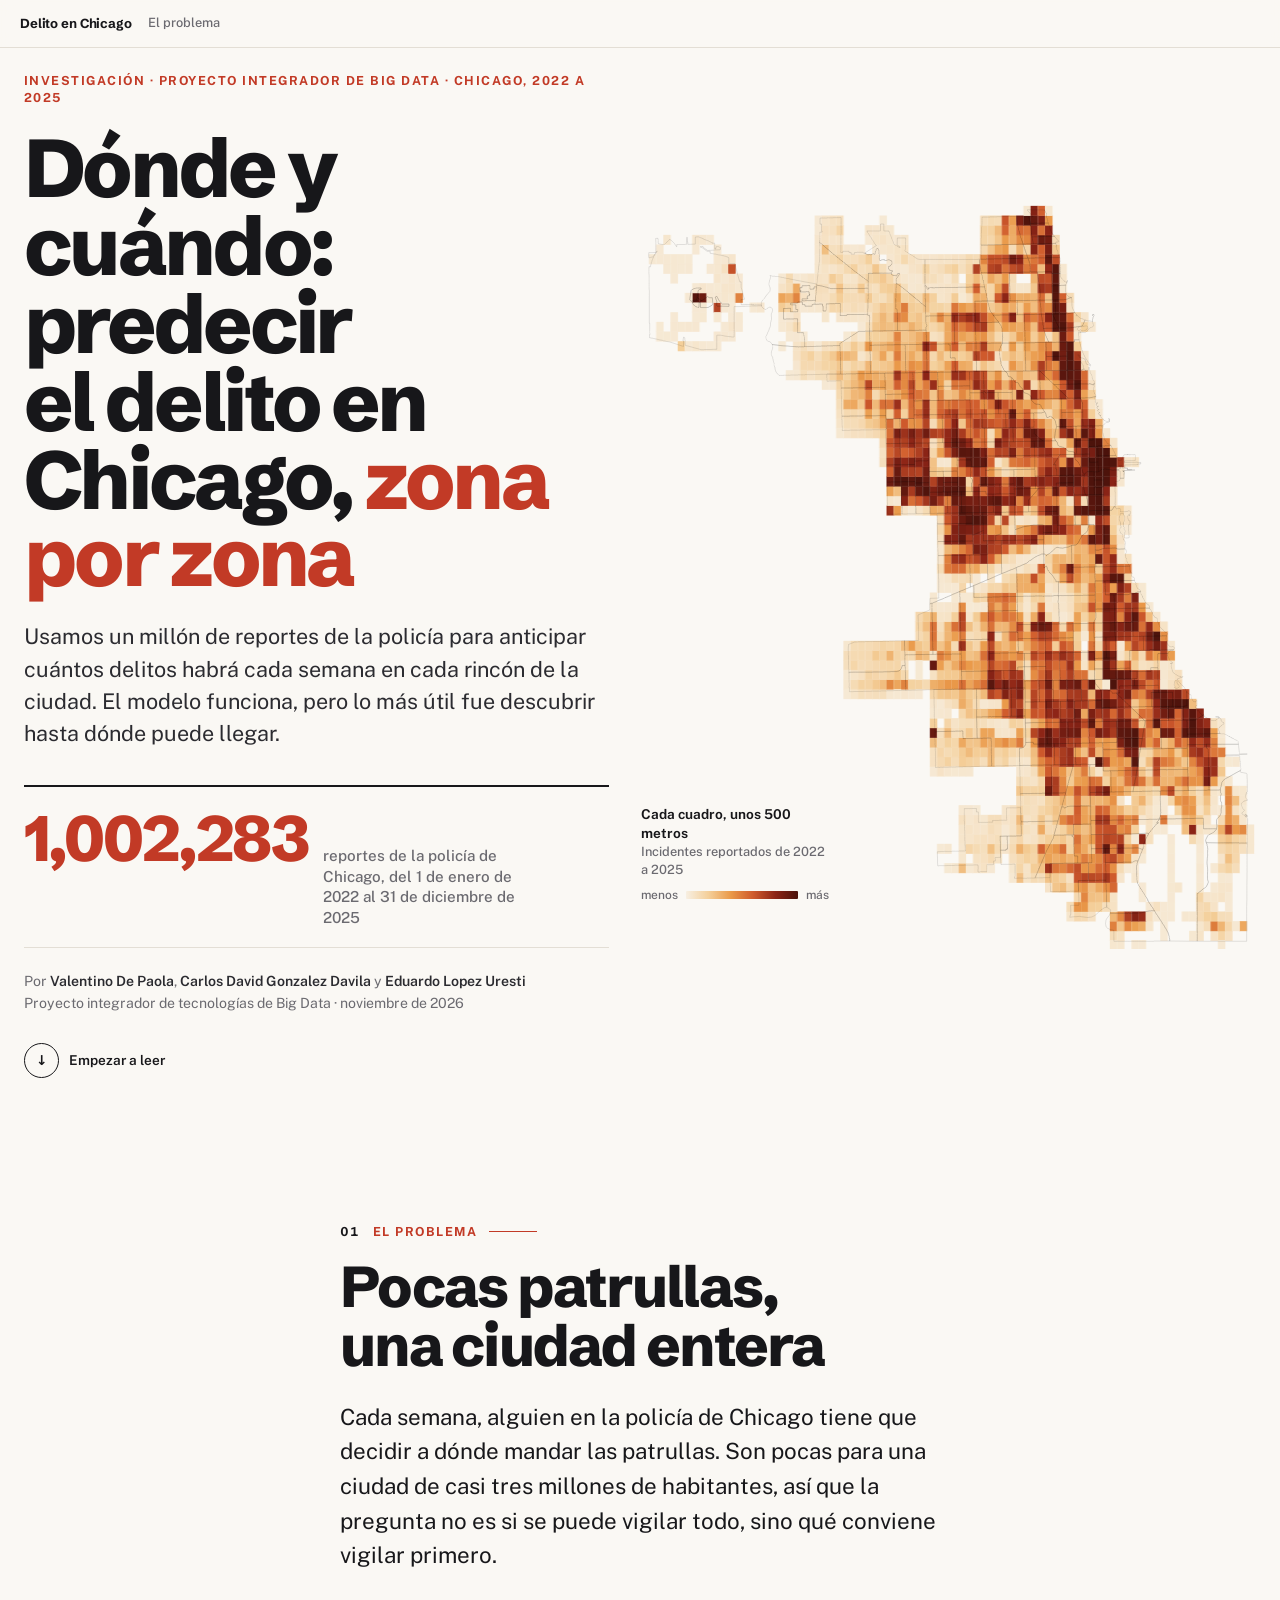
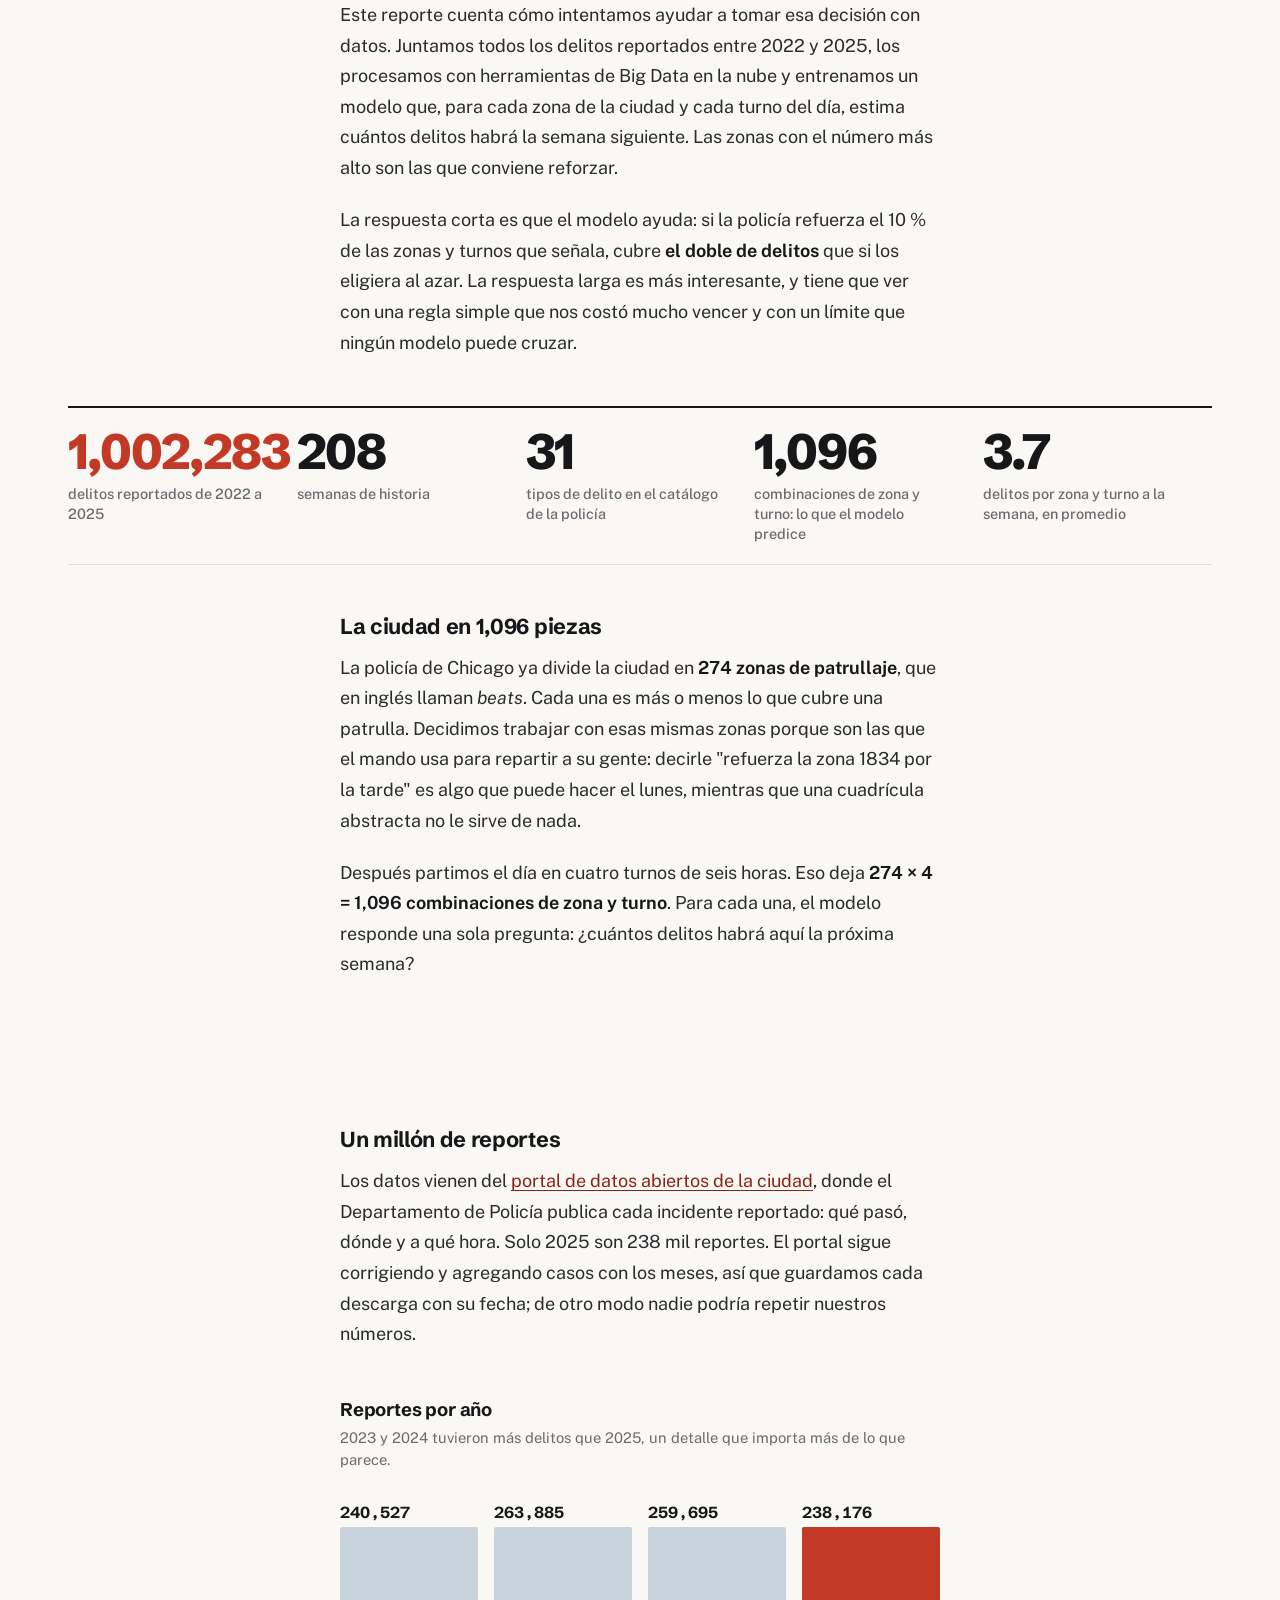
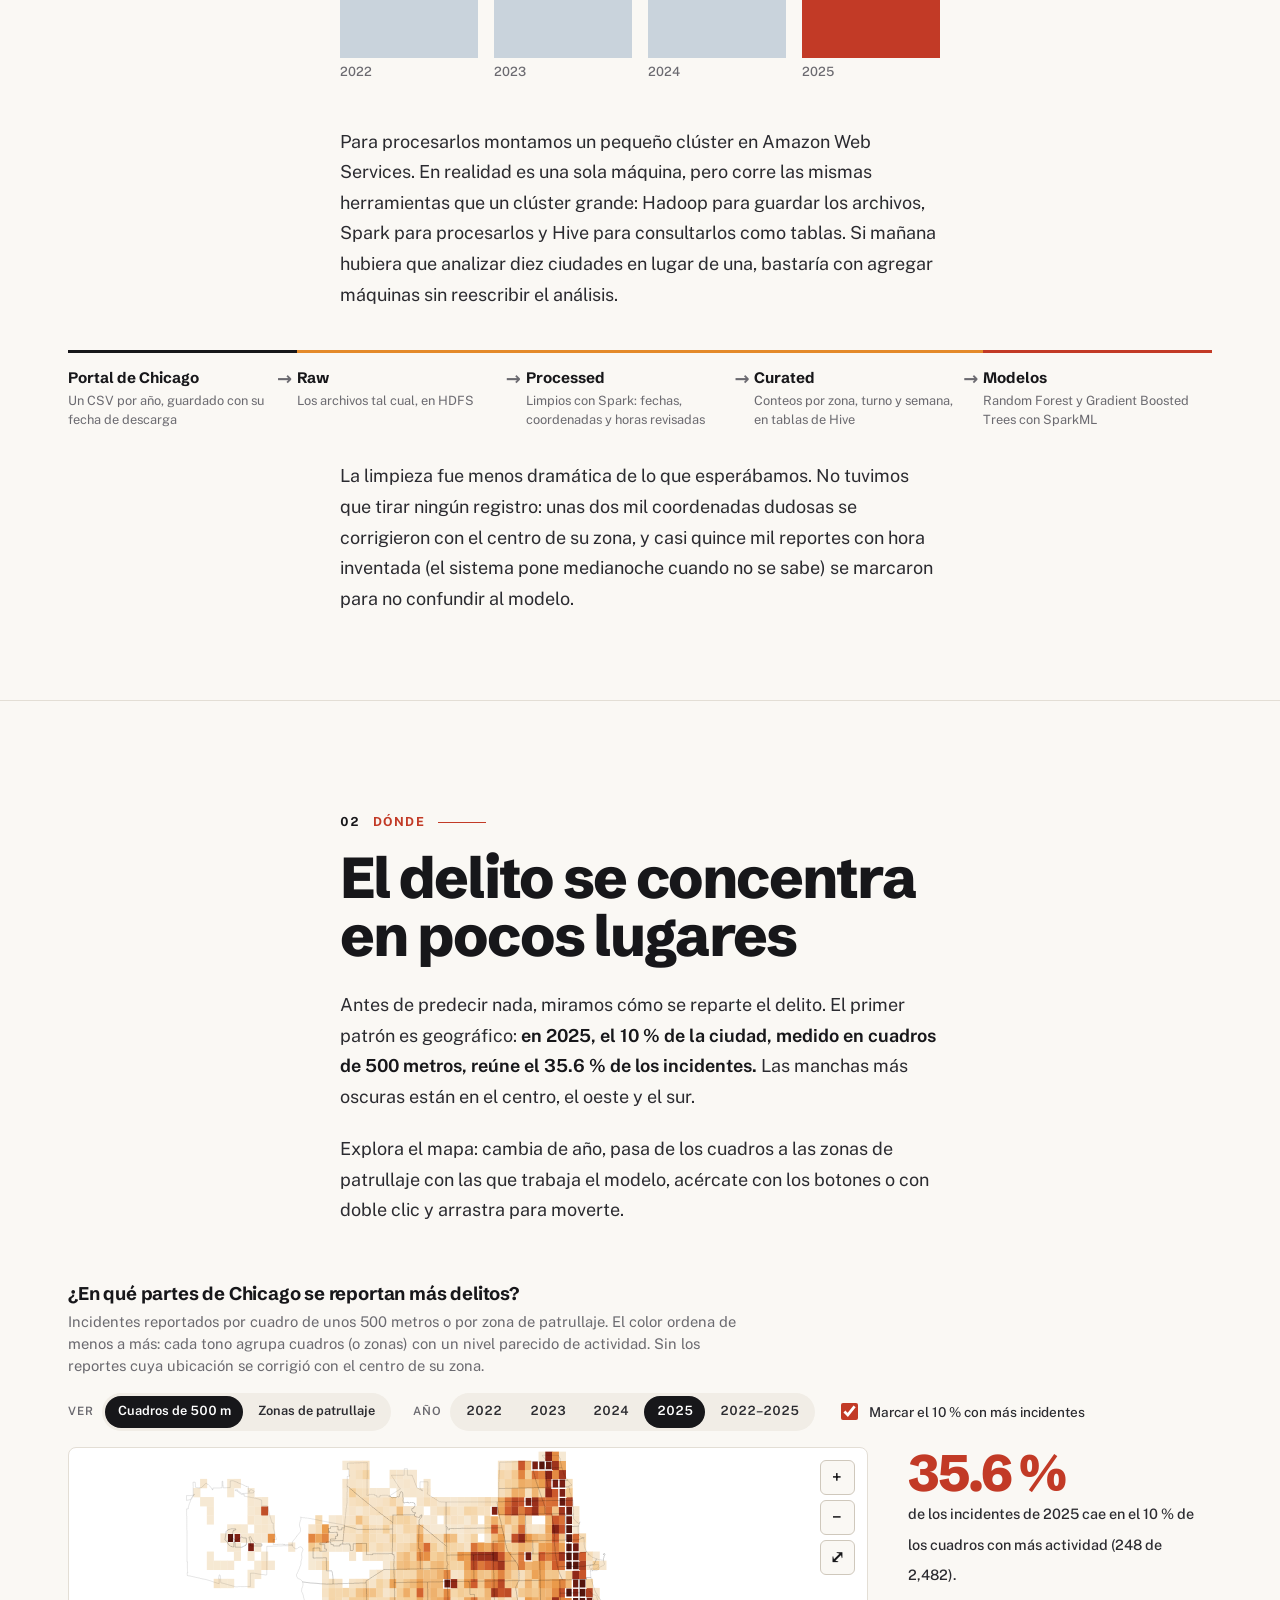
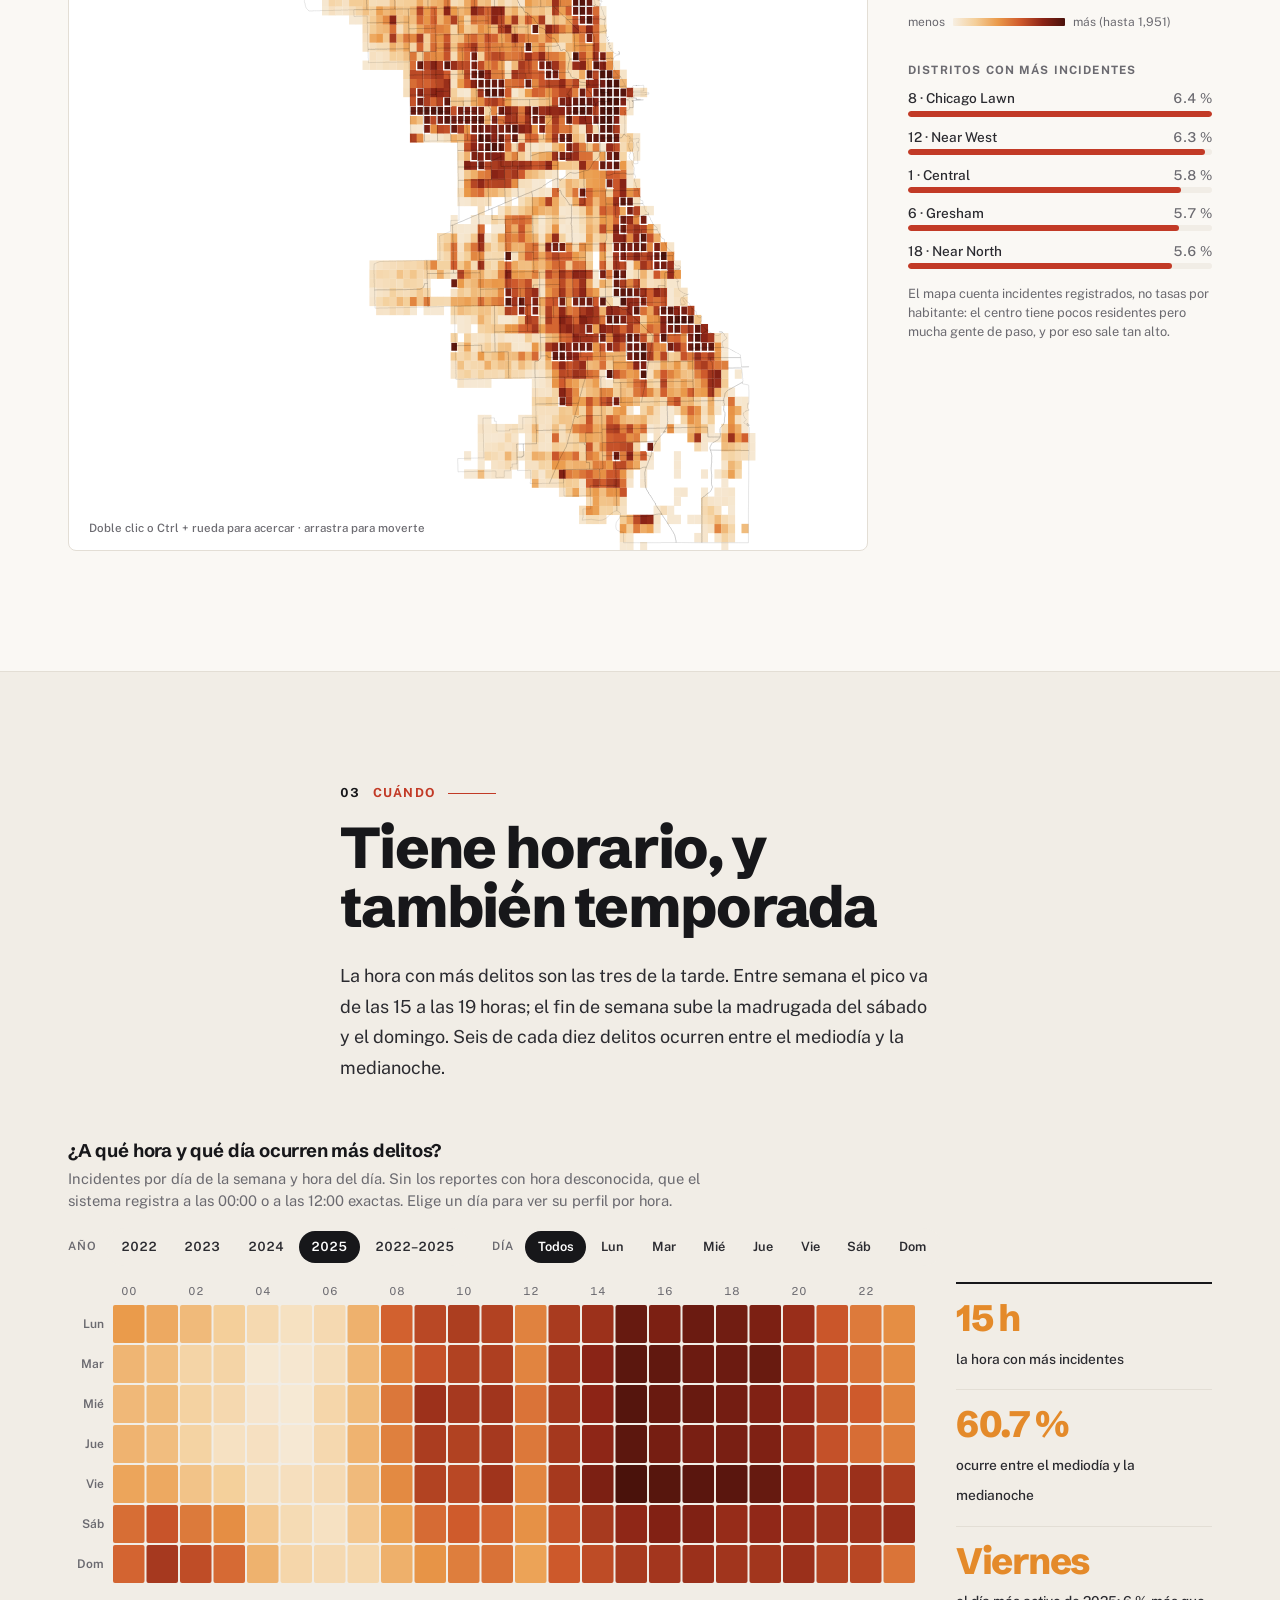
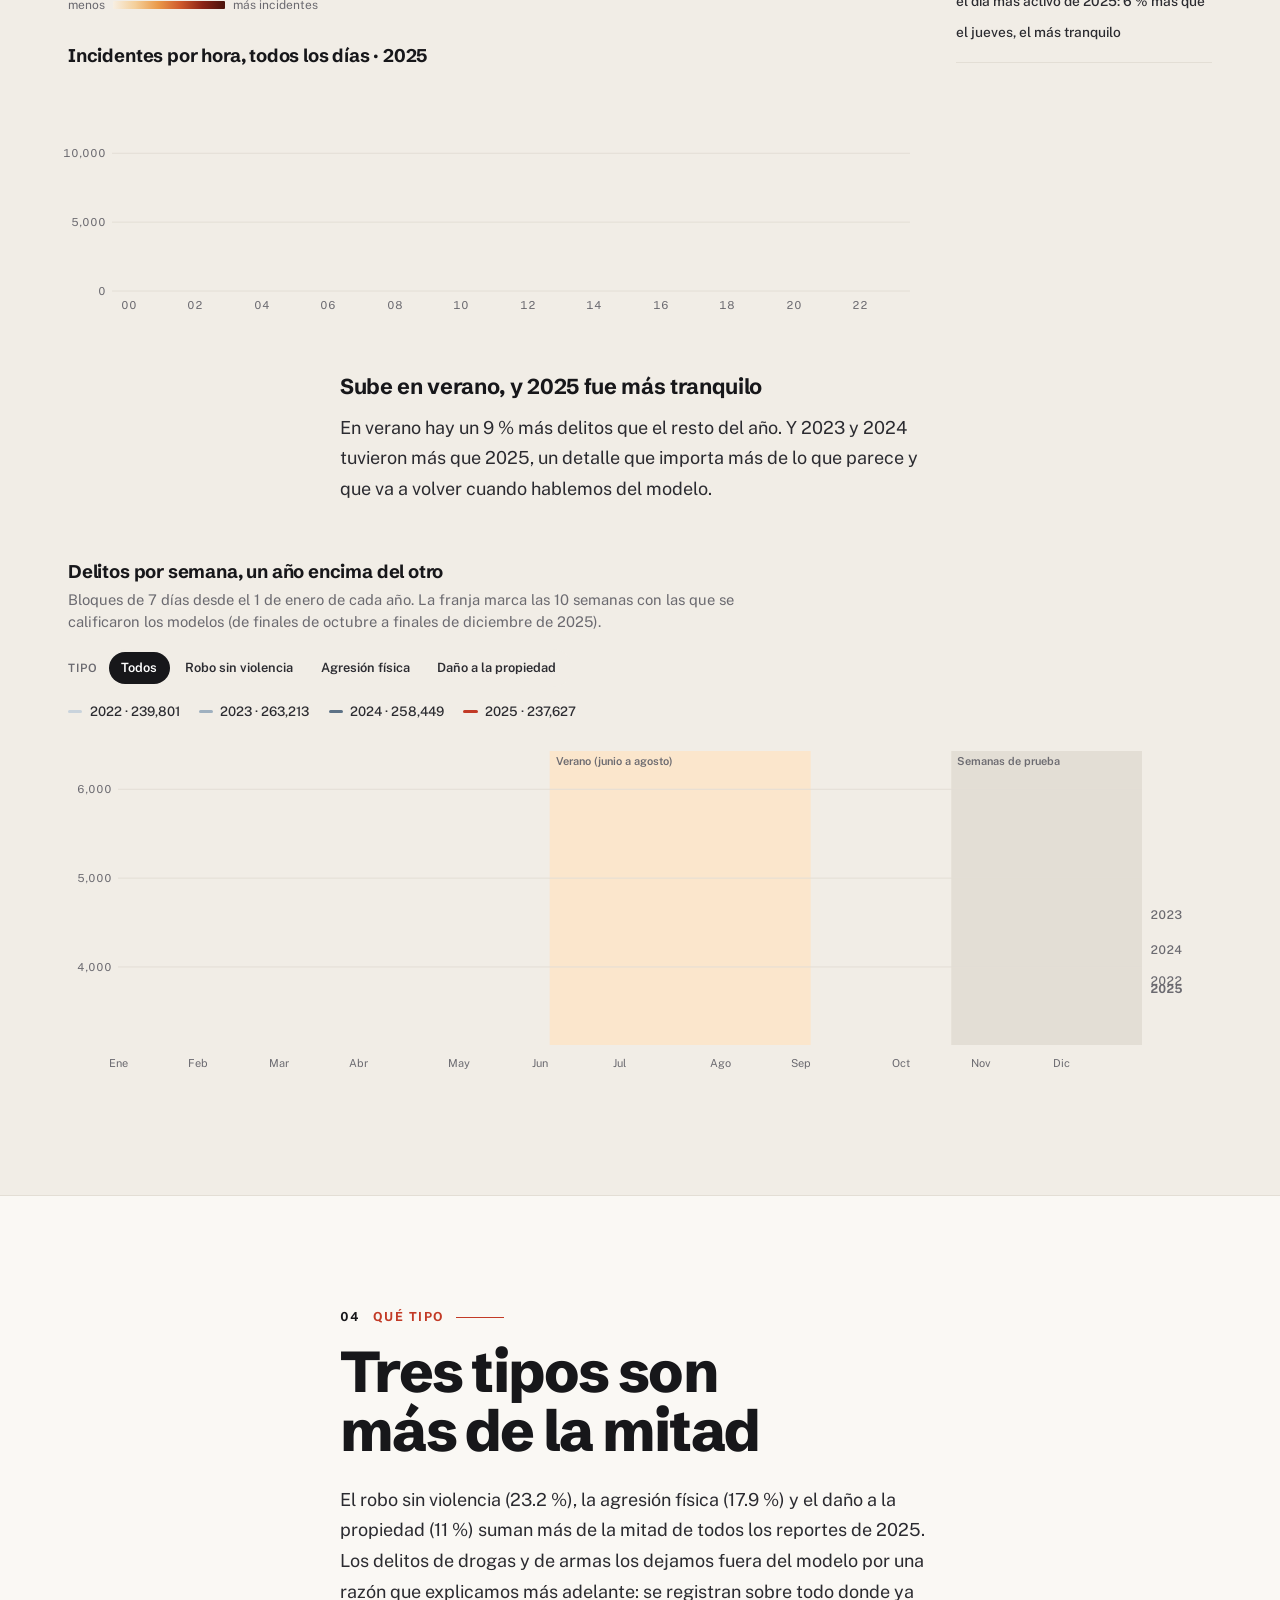
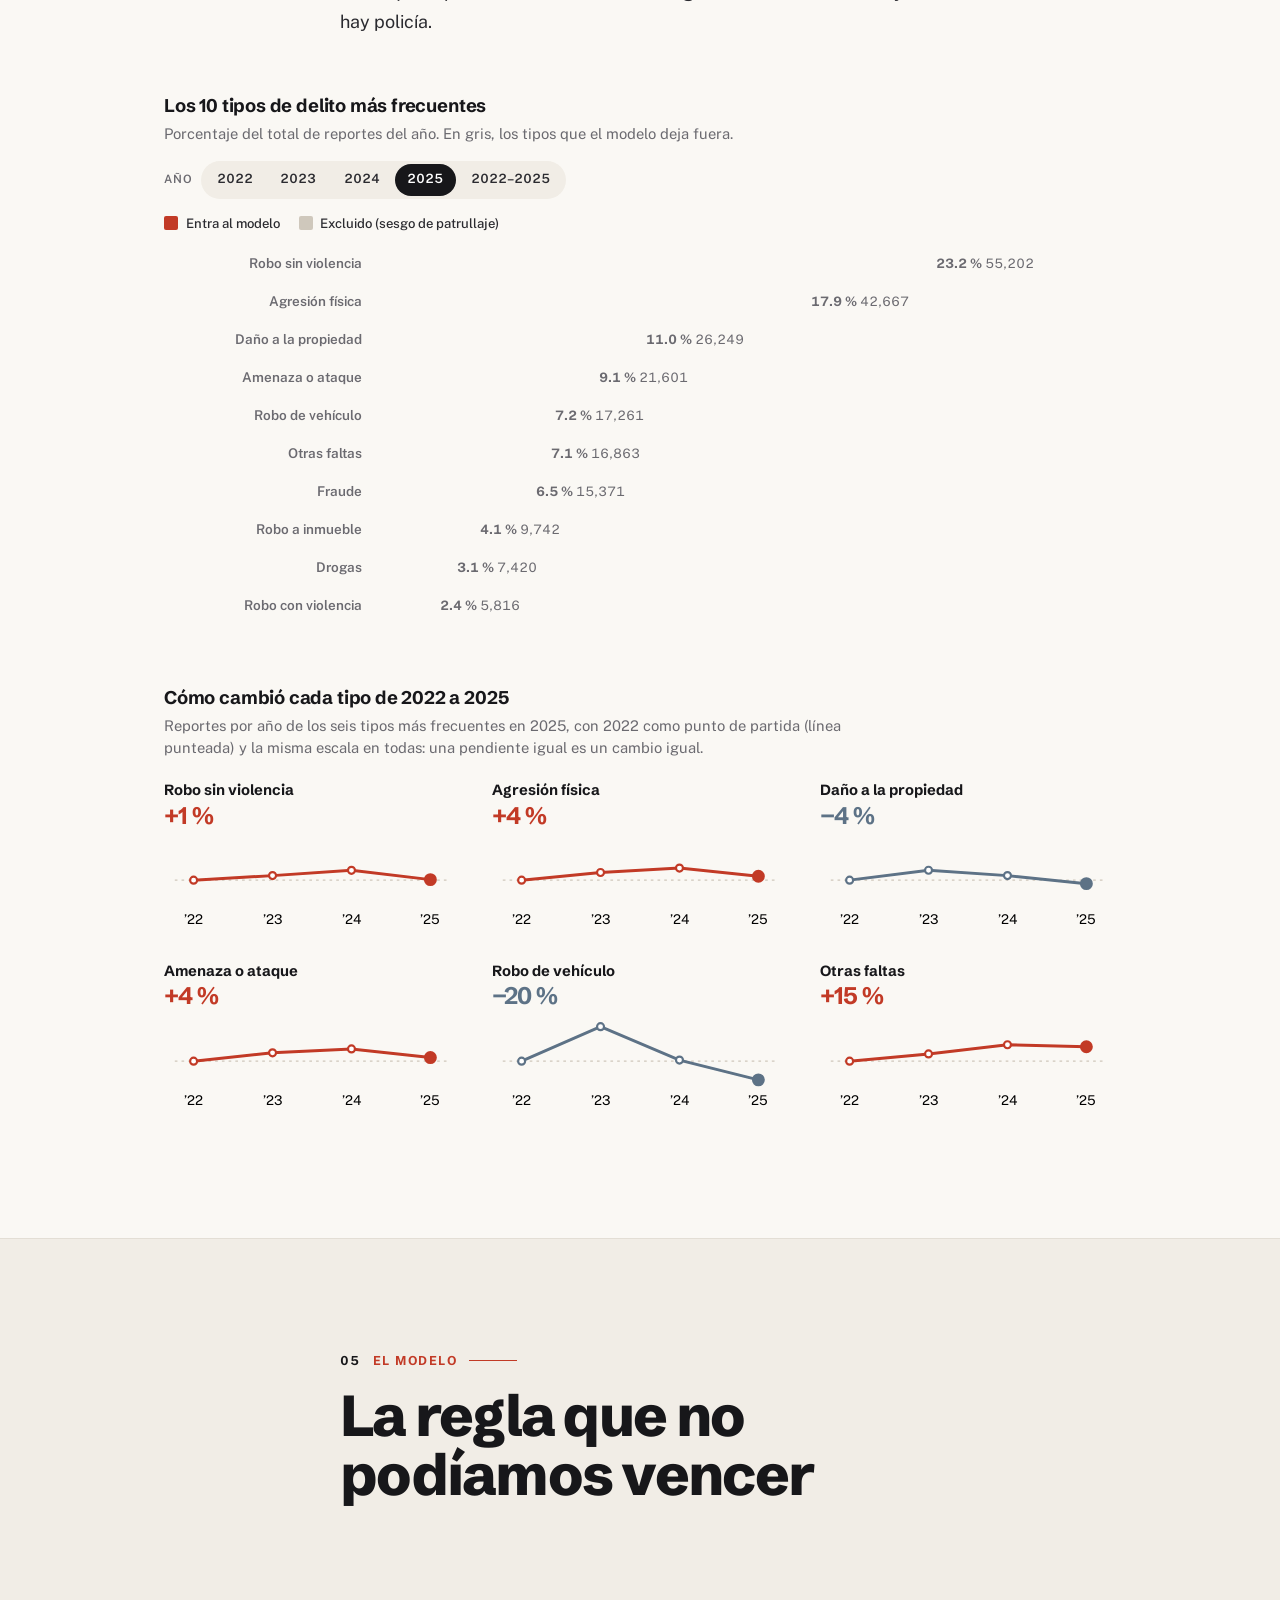
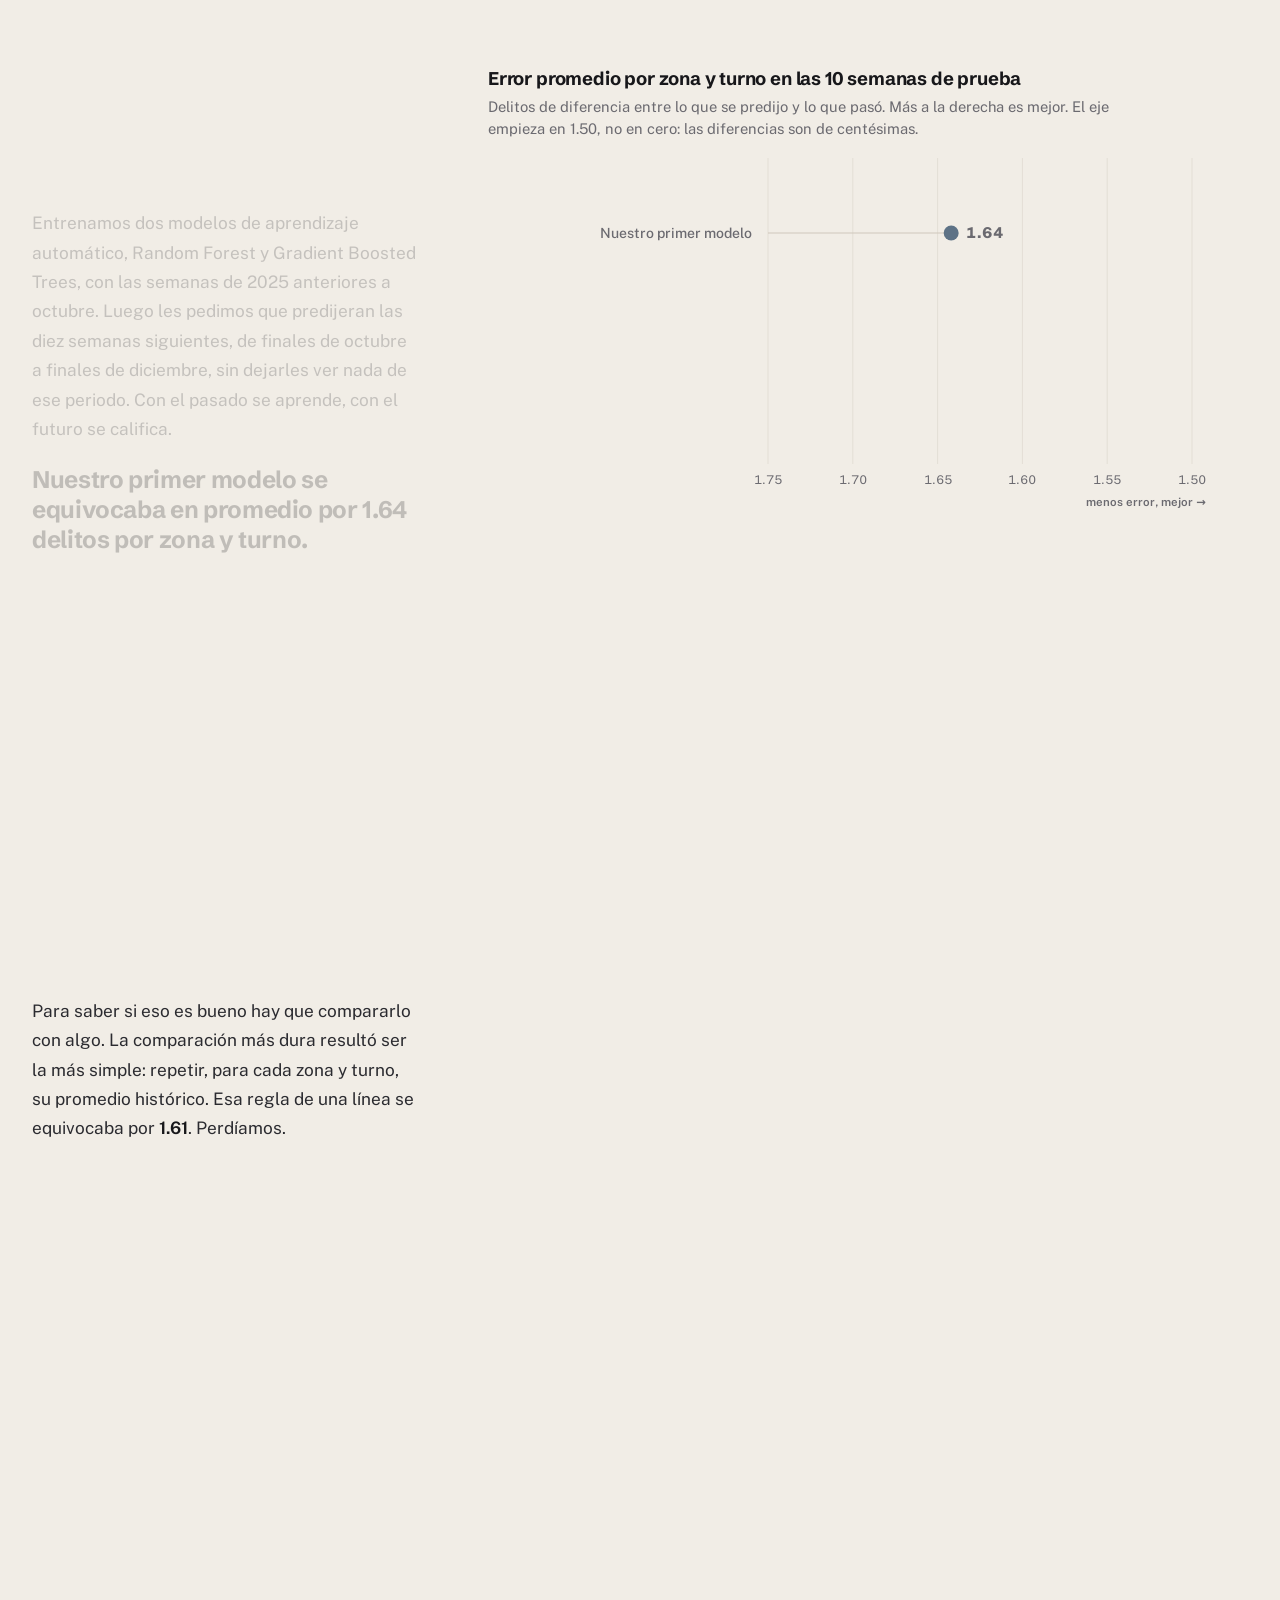
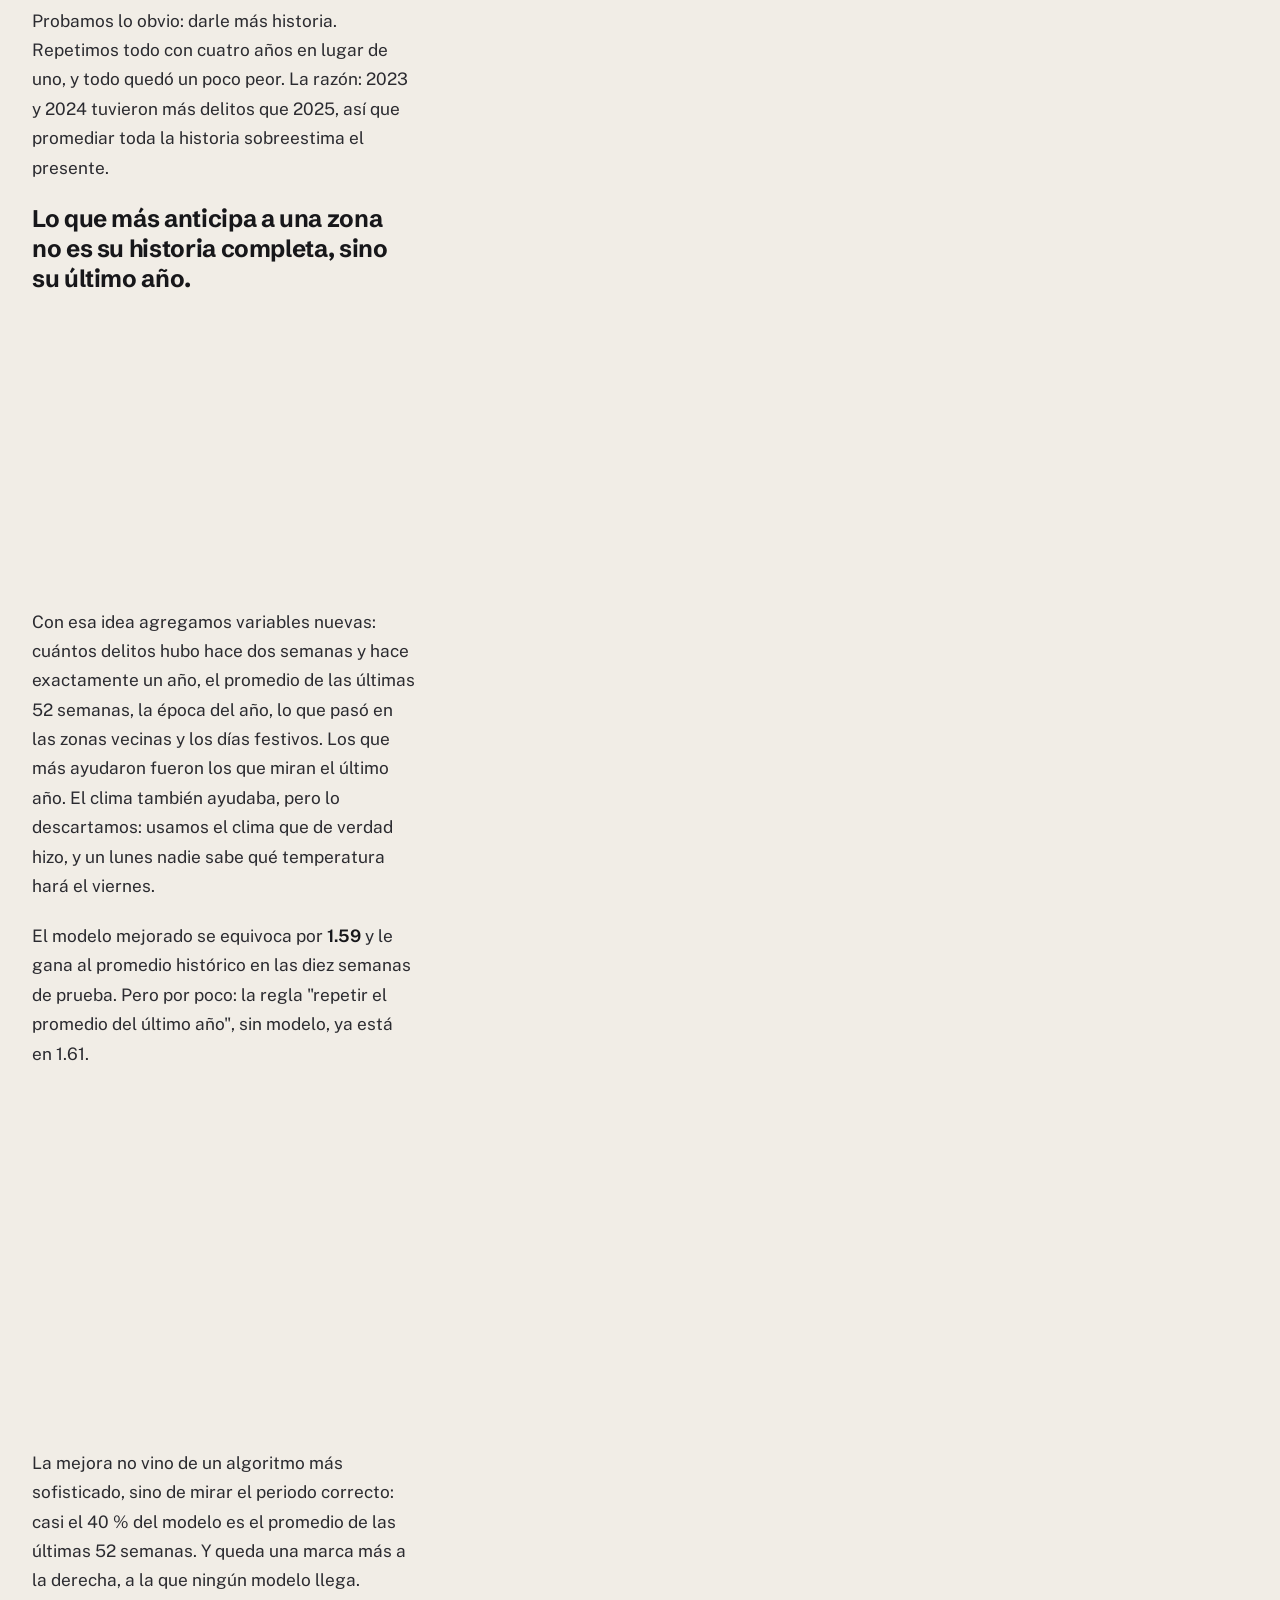
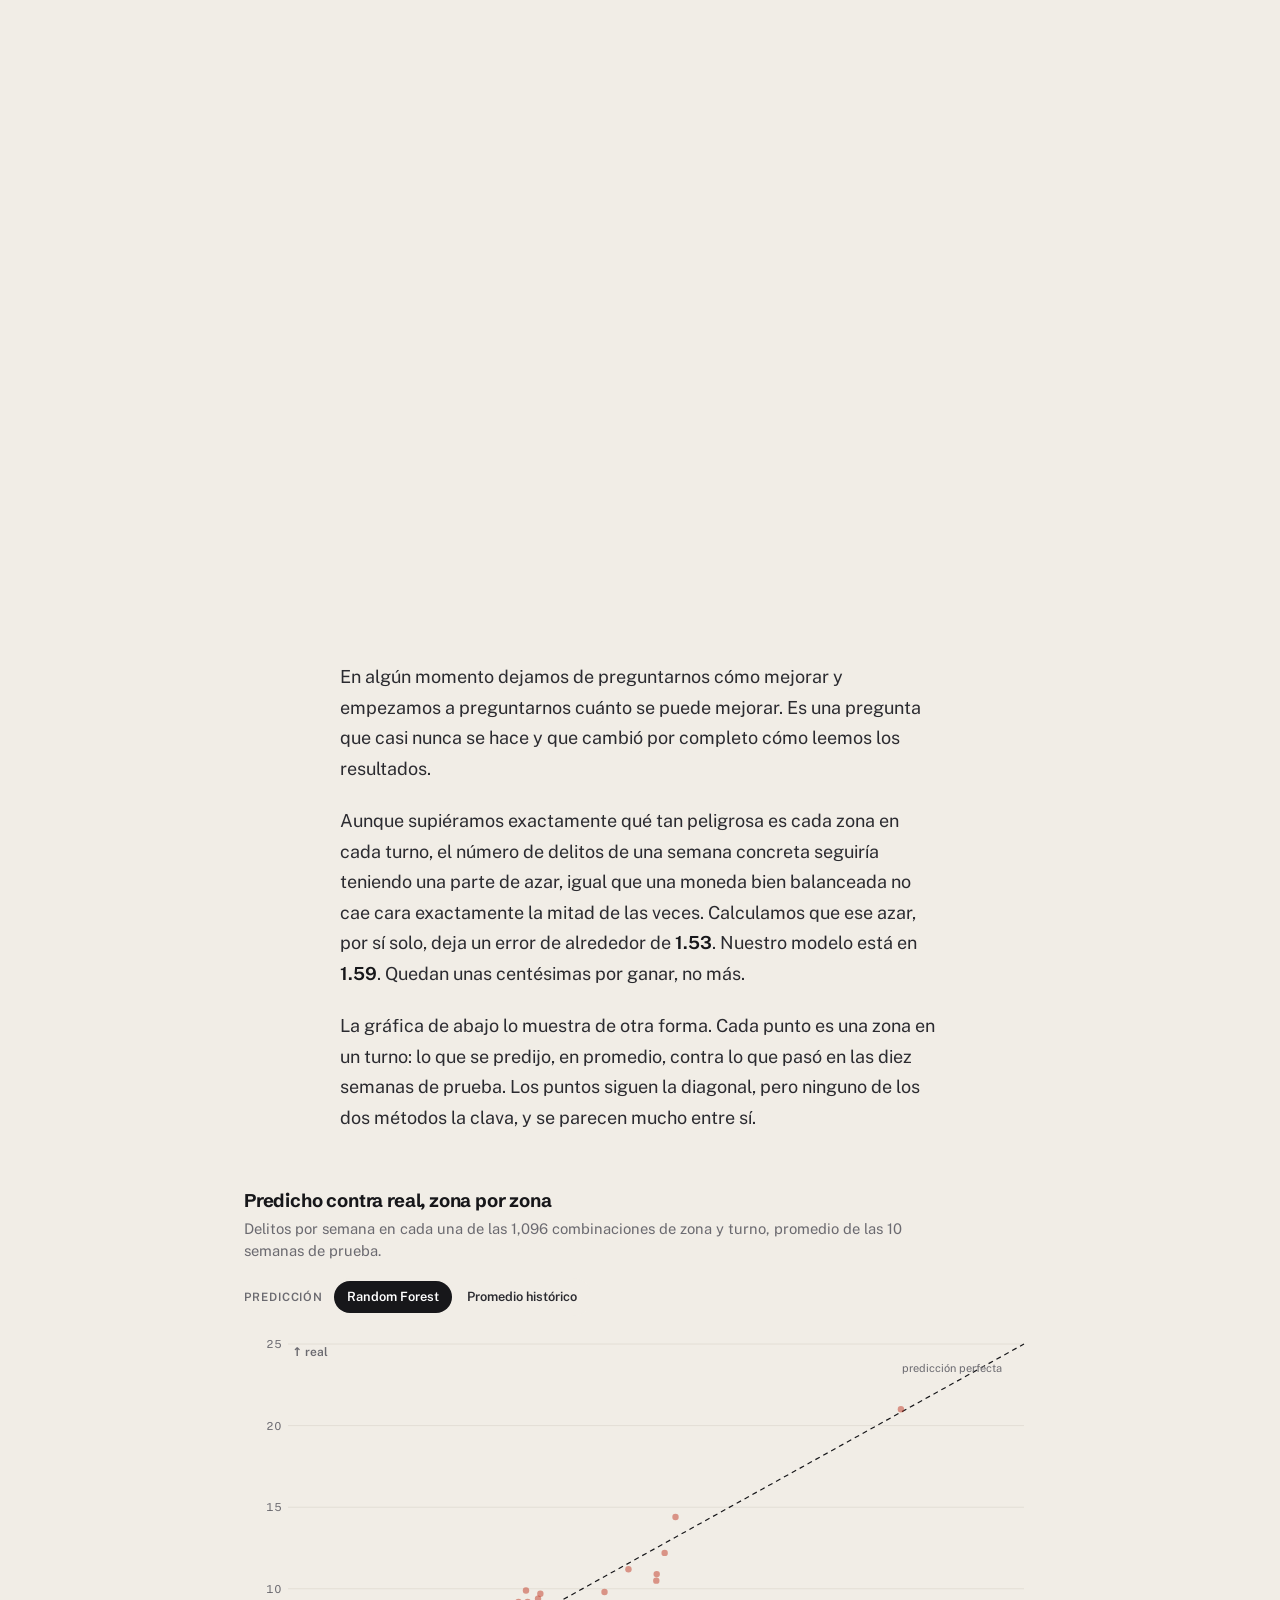
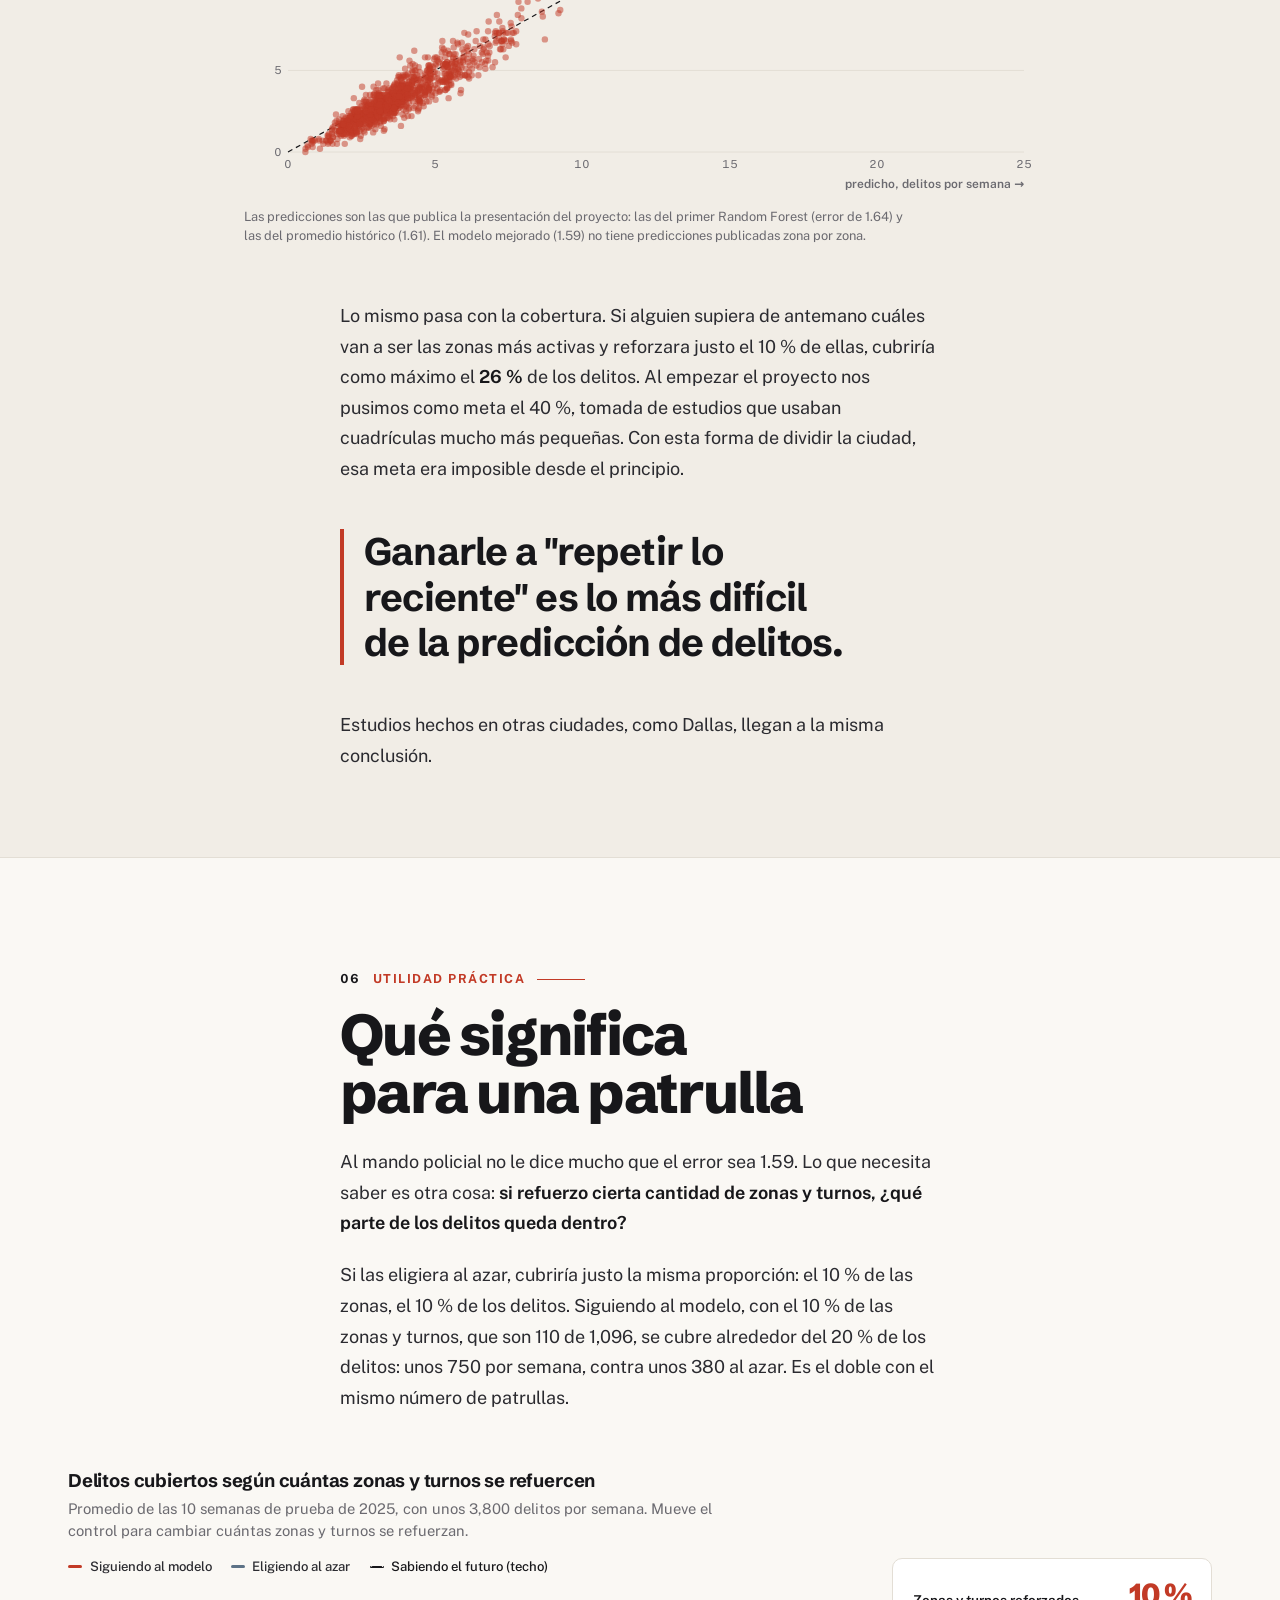
==== commit cbd7e07f: "Rediseñar el reporte como artículo interactivo de datos Cambié las cuatro imágenes del notebook por " ====
--- a/docs/reporte/index.html
+++ b/docs/reporte/index.html
@@ -5,786 +5,454 @@
 <meta name="viewport" content="width=device-width, initial-scale=1">
 <title>Dónde y cuándo: predecir el delito en Chicago, zona por zona</title>
 <meta name="description" content="Reporte del proyecto integrador de Big Data: un millón de reportes de la policía de Chicago, un modelo que anticipa cuántos delitos habrá en cada zona y turno, y lo que eso significa para repartir patrullas.">
+<meta name="theme-color" content="#faf8f4">
 <link rel="preconnect" href="https://fonts.googleapis.com">
 <link rel="preconnect" href="https://fonts.gstatic.com" crossorigin>
-<link href="https://fonts.googleapis.com/css2?family=Newsreader:ital,opsz,wght@0,6..72,400;0,6..72,500;0,6..72,600;0,6..72,700;1,6..72,400;1,6..72,500&family=Public+Sans:wght@400;500;600;700&display=swap" rel="stylesheet">
-<style>
-:root {
-  --papel: #ffffff;
-  --tinta: #000000;
-  --texto: #222222;
-  --texto-2: #5e5e5e;
-  --sangre: #8a0f0f;
-  --sangre-oscura: #5e0909;
-  --sangre-clara: #f6e4e4;
-  --gris: #b3b3b3;
-  --linea: #e4e4e4;
-  --serif: "Newsreader", Georgia, "Times New Roman", serif;
-  --sans: "Public Sans", system-ui, -apple-system, "Segoe UI", sans-serif;
-  --medida: 41rem;
-  --ancho: 68rem;
-}
-* { box-sizing: border-box; }
-html { -webkit-text-size-adjust: 100%; }
-body { margin: 0; background: var(--papel); color: var(--texto);
-  font: 400 1.25rem/1.62 var(--serif); font-optical-sizing: auto;
-  font-feature-settings: "kern" 1, "onum" 1; text-rendering: optimizeLegibility; }
-a { color: var(--sangre); text-decoration-thickness: 1px; text-underline-offset: 3px; }
-a:hover { color: var(--sangre-oscura); text-decoration-thickness: 2px; }
-:focus-visible { outline: 3px solid var(--sangre); outline-offset: 3px; }
-::selection { background: var(--sangre); color: #fff; }
-p { margin: 0 0 1.15em; }
-b, strong { font-weight: 600; color: var(--tinta); }
-
-/* Barra de lectura */
-.lectura { position: fixed; top: 0; left: 0; height: 3px; width: 0; background: var(--sangre); z-index: 10; }
-
-/* Columna del texto y piezas que salen de ella */
-.col { max-width: var(--medida); margin: 0 auto; padding: 0 1.25rem; }
-.ancho { max-width: var(--ancho); margin: 0 auto; padding: 0 1.25rem; }
-
-/* ---------- Portada ---------- */
-.portada { max-width: var(--ancho); margin: 0 auto; padding: 4.5rem 1.25rem 3rem;
-  display: grid; grid-template-columns: minmax(0, 1.25fr) minmax(0, .75fr); gap: 3.5rem; align-items: center; }
-.portada h1 { font: 600 clamp(2.5rem, 5.2vw, 4.6rem)/1 var(--serif); font-variation-settings: "opsz" 72;
-  letter-spacing: -0.025em; color: var(--tinta); margin: 0 0 1.6rem; }
-.bajada { font-size: clamp(1.25rem, 2vw, 1.5rem); line-height: 1.42; color: var(--texto); margin: 0 0 2rem; max-width: 30em; }
-.firma { font: 400 .95rem/1.5 var(--sans); color: var(--texto-2); border-top: 2px solid var(--tinta); padding-top: .9rem; max-width: 30em; }
-.firma b { font-weight: 600; }
-.mapa-portada { position: relative; }
-.mapa-portada svg { width: 100%; height: auto; display: block; max-height: 78vh; }
-/* El mapa se dibuja con sus líneas, de norte a sur; luego las zonas señaladas se pintan semana por semana */
-.mapa-portada path { fill: var(--papel); stroke: var(--tinta); stroke-width: .7; stroke-linejoin: round;
-  stroke-dasharray: 1; stroke-dashoffset: 1; transition: fill .7s ease; }
-.mapa-portada.trazando path { animation: trazar 2.2s ease forwards; animation-delay: calc(var(--d) * 1ms); }
-@keyframes trazar { to { stroke-dashoffset: 0; } }
-.mapa-portada path.roja { fill: var(--sangre); }
-
-/* ---------- Cuerpo del artículo ---------- */
-article { padding-bottom: 4rem; }
-.entrada { font-size: 1.42rem; line-height: 1.55; color: var(--tinta); }
-h2 { font: 600 clamp(1.9rem, 3.6vw, 2.6rem)/1.08 var(--serif); font-variation-settings: "opsz" 60;
-  letter-spacing: -0.018em; color: var(--tinta); margin: 4.2rem 0 1.2rem; }
-h2::before { content: ""; display: block; width: 2.5rem; height: 4px; background: var(--sangre); margin-bottom: 1.1rem; }
-h3 { font: 600 1.1rem/1.3 var(--sans); color: var(--tinta); margin: 2.4rem 0 .6rem; }
-
-/* Cita destacada */
-.cita { margin: 2.8rem 0; padding: 0; font: italic 500 clamp(1.6rem, 3vw, 2.15rem)/1.25 var(--serif);
-  font-variation-settings: "opsz" 48; color: var(--sangre); letter-spacing: -0.01em; }
-
-/* Cifras en línea, como una ficha */
-.ficha { display: grid; grid-template-columns: repeat(3, 1fr); gap: 1.5rem; margin: 2.2rem 0 2.6rem;
-  border-top: 2px solid var(--tinta); border-bottom: 1px solid var(--linea); padding: 1.2rem 0; }
-.ficha div { font: 400 .9rem/1.4 var(--sans); color: var(--texto-2); }
-.ficha strong { display: block; font: 600 2.3rem/1 var(--serif); font-variation-settings: "opsz" 72;
-  color: var(--tinta); margin-bottom: .4rem; font-feature-settings: "lnum" 1, "tnum" 1; letter-spacing: -0.02em; }
-
-/* Figuras */
-figure { margin: 2.6rem 0; }
-.fig-ancha { max-width: var(--ancho); margin: 3rem auto; padding: 0 1.25rem; }
-figure img { width: 100%; height: auto; display: block; }
-figcaption { font: 400 .88rem/1.5 var(--sans); color: var(--texto-2); margin-top: .8rem; }
-figcaption b { color: var(--tinta); font-weight: 600; }
-.fig-titulo { font: 600 1rem/1.35 var(--sans); color: var(--tinta); margin: 0 0 .3rem; }
-.fig-sub { font: 400 .9rem/1.45 var(--sans); color: var(--texto-2); margin: 0 0 1.2rem; }
-.par-figuras { display: grid; grid-template-columns: 1fr 1fr; gap: 2rem; }
-
-/* Gráficas propias */
-.grafica svg { width: 100%; height: auto; display: block; overflow: visible; }
-.grafica text { font-family: var(--sans); fill: var(--texto-2); }
-.eje line, .eje path { stroke: var(--linea); }
-.leyenda { display: flex; flex-wrap: wrap; gap: .4rem 1.4rem; font: 400 .85rem/1.4 var(--sans); color: var(--texto-2); margin: .2rem 0 1rem; }
-.leyenda span::before { content: ""; display: inline-block; width: 1.1rem; height: 3px; vertical-align: .3em; margin-right: .45rem; background: currentColor; }
-.ley-modelo { color: var(--sangre); } .ley-azar { color: var(--gris); } .ley-futuro { color: var(--tinta); }
-.leyenda span { color: var(--texto-2); }
-.leyenda .ley-modelo::before { background: var(--sangre); }
-.leyenda .ley-azar::before { background: var(--gris); }
-.leyenda .ley-futuro::before { background: repeating-linear-gradient(90deg, var(--tinta) 0 5px, transparent 5px 8px); }
-
-
-/* Transiciones de las gráficas que cambian con el scroll */
-.fila-error { transition: opacity .6s ease; }
-.fila-error .punto { transition: transform 1s cubic-bezier(.2,.7,.2,1); }
-.fila-error .riel { stroke-dasharray: 1; transition: stroke-dashoffset 1s cubic-bezier(.2,.7,.2,1); }
-.traza { stroke-dasharray: 1; stroke-dashoffset: 0; transition: stroke-dashoffset 1.4s cubic-bezier(.3,.6,.2,1); }
-.traza.oculto { stroke-dashoffset: 1; }
-.aparece { transition: opacity .8s ease .3s; }
-.aparece.oculto { opacity: 0; }
-.lectura-curva { transition: opacity .6s ease; }
-.lectura-curva.oculto { opacity: 0; }
-.barra-crece { transform-box: fill-box; transform-origin: left center; transition: transform 1s cubic-bezier(.2,.7,.2,1); }
-.en-espera .barra-crece { transform: scaleX(0); }
-@media (prefers-reduced-motion: reduce) { .fila-error, .fila-error .punto, .fila-error .riel, .traza, .aparece, .barra-crece { transition: none; } }
-/* Control de la curva */
-.control { display: grid; grid-template-columns: auto 1fr; gap: .4rem 1rem; align-items: center; margin-top: 1rem;
-  font: 400 .95rem/1.4 var(--sans); color: var(--texto); }
-.control input[type=range] { width: 100%; accent-color: var(--sangre); height: 2rem; cursor: pointer; }
-.control output { font-weight: 700; color: var(--sangre); font-feature-settings: "tnum" 1; }
-.lectura-curva { font: 400 1.05rem/1.5 var(--sans); color: var(--texto); margin-top: .6rem; min-height: 3em; }
-.lectura-curva b { color: var(--sangre); }
-
-/* Tabla */
-table { width: 100%; border-collapse: collapse; font: 400 .95rem/1.4 var(--sans); margin: 1.6rem 0 2rem; font-feature-settings: "tnum" 1, "lnum" 1; }
-caption { text-align: left; font: 600 1rem/1.35 var(--sans); color: var(--tinta); margin-bottom: .6rem; }
-th { text-align: right; font-weight: 600; color: var(--tinta); border-bottom: 2px solid var(--tinta); padding: .5rem .4rem; vertical-align: bottom; }
-td { text-align: right; padding: .55rem .4rem; border-bottom: 1px solid var(--linea); }
-th:first-child, td:first-child { text-align: left; }
-tr.destacada td { color: var(--sangre); font-weight: 700; }
-
-/* Notas de método */
-details { border-top: 2px solid var(--tinta); margin: 2.4rem 0 0; padding-top: .9rem; font: 400 1rem/1.6 var(--sans); }
-details + details { border-top: 1px solid var(--linea); margin-top: 0; }
-summary { cursor: pointer; font-weight: 600; color: var(--tinta); list-style: none; padding: .2rem 0 .7rem; display: flex; justify-content: space-between; gap: 1rem; }
-summary::-webkit-details-marker { display: none; }
-summary::after { content: "+"; color: var(--sangre); font-weight: 700; font-size: 1.2rem; line-height: 1; }
-details[open] summary::after { content: "−"; }
-details p, details ul { color: var(--texto); margin: 0 0 1rem; }
-details ul { padding-left: 1.2rem; }
-
-/* Lista de aprendizajes */
-.aprendizajes { list-style: none; padding: 0; margin: 1.6rem 0; counter-reset: a; }
-.aprendizajes li { position: relative; padding-left: 2.6rem; margin-bottom: 1.3rem; }
-.aprendizajes li::before { counter-increment: a; content: counter(a); position: absolute; left: 0; top: .05em;
-  font: 600 1.6rem/1 var(--serif); color: var(--sangre); font-feature-settings: "lnum" 1; }
-
-/* Pie */
-.pie { border-top: 2px solid var(--tinta); max-width: var(--ancho); margin: 0 auto; padding: 1.6rem 1.25rem 3rem;
-  display: grid; grid-template-columns: 1.2fr 1fr; gap: 2rem; font: 400 .92rem/1.6 var(--sans); color: var(--texto-2); }
-.pie b { color: var(--tinta); }
-
-
-/* ---------- Pasos de scroll ----------
-   En pantallas angostas cada paso es texto normal y la gráfica va al final; en escritorio
-   la gráfica se queda fija a la derecha y cambia con cada paso. */
-.scrolly { max-width: var(--medida); margin: 0 auto; padding: 0 1.25rem; }
-.scrolly .paso-fig { margin: 1.6rem 0 2.6rem; }
-.scrolly .escena.grafica { margin: 2.2rem 0 2.6rem; }
-.galeria .escena { display: none; }
-.cabecera, .barra-seccion { display: none; }
-
-@media (min-width: 1100px) {
-  body { font-size: 1.3rem; }
-  /* Cabecera de periódico */
-  .cabecera { display: flex; justify-content: space-between; max-width: 80rem; margin: 0 auto; padding: 1.1rem 2rem .7rem;
-    border-bottom: 2px solid var(--tinta); font: 500 .85rem/1.3 var(--sans); color: var(--tinta); }
-  .cabecera span:nth-child(2) { color: var(--sangre); font-weight: 600; }
-  /* Portada a toda la pantalla: título arriba, firma abajo, mapa a la derecha */
-  .portada { max-width: 80rem; min-height: calc(100vh - 3.3rem); padding: 3rem 2rem 2.5rem;
-    grid-template-columns: minmax(0, 1.4fr) minmax(0, 1fr); gap: 4rem; align-items: stretch; }
-  .portada > div:first-child { display: flex; flex-direction: column; justify-content: space-between; gap: 2rem; }
-  .portada h1 { font-size: clamp(4rem, 6.2vw, 6.6rem); line-height: .95; letter-spacing: -0.035em; margin: 0; }
-  .bajada { font-size: 1.6rem; max-width: 26em; margin-bottom: 1.6rem; }
-  .firma { max-width: 34em; }
-  .mapa-portada { display: flex; align-items: center; }
-  #mapa-portada { width: 100%; }
-  .mapa-portada svg { max-height: calc(100vh - 9rem); }
-  /* Entrada con capitular */
-  .entrada { font-size: 1.55rem; margin-top: 2rem; }
-  .entrada::first-letter { float: left; font-size: 4.6em; line-height: .82; font-weight: 600; color: var(--sangre);
-    margin: .06em .1em 0 -.02em; font-variation-settings: "opsz" 72; }
-  h2 { font-size: 3.1rem; margin-top: 6rem; }
-  .col { max-width: 43rem; }
-  /* Escenas fijas */
-  .scrolly { max-width: 80rem; padding: 0 2rem; display: grid; grid-template-columns: minmax(0, 25rem) minmax(0, 1fr);
-    gap: 5rem; align-items: start; margin: 1rem auto 3rem; }
-  .scrolly .pasos { padding: 18vh 0 30vh; }
-  .scrolly .paso { min-height: 78vh; display: flex; flex-direction: column; justify-content: center;
-    opacity: .22; transition: opacity .5s ease; }
-  .scrolly .paso.activo { opacity: 1; }
-  .scrolly .paso p:last-child { margin-bottom: 0; }
-  .scrolly .paso-fig { display: none; }
-  .scrolly .escena { position: sticky; top: 9vh; height: 82vh; margin: 0; display: flex; flex-direction: column; justify-content: center; }
-  .galeria .escena { display: block; }
-  .galeria .cuadro { position: absolute; inset: 0; margin: 0; display: flex; flex-direction: column; justify-content: center;
-    opacity: 0; transform: scale(.985); transition: opacity .6s ease, transform .8s cubic-bezier(.2,.7,.2,1); }
-  .galeria .cuadro.visible { opacity: 1; transform: none; }
-  .galeria .cuadro img { max-height: 72vh; width: 100%; object-fit: contain; }
-  .scrolly .cita { font-size: 2.3rem; margin: 2rem 0 0; }
-  /* Barra superior con la sección actual, aparece al dejar la portada */
-  .barra-seccion { display: flex; justify-content: space-between; align-items: center; gap: 2rem; position: fixed; top: 0; left: 0; right: 0;
-    z-index: 9; height: 2.9rem; padding: 0 2rem; background: rgba(255,255,255,.96); border-bottom: 1px solid var(--linea);
-    transform: translateY(-100%); transition: transform .35s ease; }
-  .barra-seccion.visible { transform: none; }
-  .bs-titulo { font: 600 1rem/1 var(--serif); color: var(--tinta); }
-  .bs-seccion { font: 600 .85rem/1 var(--sans); color: var(--sangre); }
-}
-@media (min-width: 1100px) and (prefers-reduced-motion: reduce) {
-  .scrolly .paso { opacity: 1; } .galeria .cuadro { transition: none; }
-}
-
-
-/* Celular y tableta: la gráfica se queda fija arriba y el texto pasa por debajo */
-@media (max-width: 1099px) and (prefers-reduced-motion: no-preference) {
-  .scrolly { display: flex; flex-direction: column; }
-  .scrolly .escena { order: -1; position: sticky; top: 3px; z-index: 2; background: var(--papel);
-    margin: 0 -1.25rem; padding: .9rem 1.25rem .7rem; border-bottom: 1px solid var(--linea); }
-  .scrolly .escena.grafica { margin: 0 -1.25rem; }
-  .scrolly .escena .fig-titulo { font-size: .92rem; }
-  .scrolly .escena .fig-sub { display: none; }
-  .scrolly .escena .leyenda { margin-bottom: .4rem; font-size: .78rem; }
-  .scrolly .escena .control { margin-top: .3rem; font-size: .85rem; }
-  .scrolly .escena .control input[type=range] { height: 1.6rem; }
-  .scrolly .escena .lectura-curva { font-size: .82rem; line-height: 1.4; margin: .2rem 0 0; min-height: 0; }
-  .galeria .escena { display: block; height: 54vh; }
-  .galeria .cuadro { position: absolute; inset: .9rem 1.25rem .7rem; margin: 0; display: flex; flex-direction: column; justify-content: center;
-    opacity: 0; transition: opacity .5s ease; }
-  .galeria .cuadro.visible { opacity: 1; }
-  .galeria .cuadro img { max-height: calc(54vh - 4.5rem); width: 100%; object-fit: contain; }
-  .galeria .cuadro figcaption { font-size: .8rem; margin-top: .5rem; }
-  .scrolly .paso-fig { display: none; }
-  .scrolly .pasos { padding: 4vh 0 34vh; }
-  .scrolly .paso { min-height: 52vh; opacity: .25; transition: opacity .45s ease; }
-  .scrolly .paso.activo { opacity: 1; }
-  .scrolly .cita { margin: 1.6rem 0 0; }
-}
-
-@media (max-width: 860px) {
-  .portada { grid-template-columns: 1fr; gap: 1.5rem; padding-top: 2.2rem; }
-  .mapa-portada { order: -1; max-width: 22rem; margin: 0 auto; width: 100%; }
-  .mapa-portada svg { max-height: 46vh; }
-  .par-figuras { grid-template-columns: 1fr; }
-  .pie { grid-template-columns: 1fr; }
-}
-@media (max-width: 600px) {
-  body { font-size: 1.125rem; }
-  .entrada { font-size: 1.25rem; }
-  .ficha { grid-template-columns: 1fr; gap: 1rem; }
-  .ficha strong { font-size: 2rem; }
-  table { font-size: .85rem; }
-  th, td { padding: .45rem .25rem; }
-}
-@media (prefers-reduced-motion: reduce) { .mapa-portada path { transition: none; stroke-dashoffset: 0; animation: none !important; } }
-@media print { .lectura, .control { display: none; } a { color: var(--tinta); } }
-</style>
+<link href="https://fonts.googleapis.com/css2?family=Public+Sans:ital,wght@0,400;0,500;0,600;0,700;1,400&family=Schibsted+Grotesk:wght@600;700;800;900&display=swap" rel="stylesheet">
+<link rel="stylesheet" href="estilos.css">
 </head>
 <body>
-<div class="lectura" id="lectura" aria-hidden="true"></div>
-<div class="cabecera"><span>Proyecto integrador de tecnologías de Big Data</span><span>Chicago, 2022 a 2025</span><span>Noviembre de 2026</span></div>
-<div class="barra-seccion" id="barra-seccion" aria-hidden="true"><span class="bs-titulo">Dónde y cuándo: predecir el delito en Chicago</span><span class="bs-seccion" id="bs-seccion"></span></div>
-
-<header class="portada">
+<a class="saltar" href="#dimension">Saltar al artículo</a>
+
+<div class="barra" id="barra" aria-hidden="true">
+  <span class="marca">Delito en Chicago</span>
+  <span class="capitulo" id="barra-capitulo"></span>
+  <span class="progreso" id="barra-progreso"></span>
+</div>
+
+<!-- ================= PORTADA ================= -->
+<header class="portada" id="inicio">
   <div>
-    <h1>Dónde y cuándo: predecir el delito en Chicago, zona por zona</h1>
+    <p class="kicker">Investigación · Proyecto integrador de Big Data · Chicago, 2022 a 2025</p>
+    <h1>Dónde y cuándo: predecir el delito en Chicago, <em>zona por zona</em></h1>
     <p class="bajada">Usamos un millón de reportes de la policía para anticipar cuántos delitos habrá cada semana en cada rincón de la ciudad. El modelo funciona, pero lo más útil fue descubrir hasta dónde puede llegar.</p>
-    <p class="firma">Por <b>Valentino De Paola</b>, <b>Carlos David Gonzalez Davila</b> y <b>Eduardo Lopez Uresti</b><br>Proyecto integrador de tecnologías de Big Data, noviembre de 2026</p>
-  </div>
-  <figure class="mapa-portada" style="margin:0">
-    <div id="mapa-portada" role="img" aria-label="Mapa de Chicago dividido en 274 zonas de patrullaje; en rojo, las que el modelo mandaría a vigilar en el turno de la tarde, semana por semana durante las 10 semanas de prueba."></div>
+    <div class="cifra-portada">
+      <strong class="contador">1,002,283</strong>
+      <span>reportes de la policía de Chicago, del 1 de enero de 2022 al 31 de diciembre de 2025</span>
+    </div>
+    <p class="firma">Por <b>Valentino De Paola</b>, <b>Carlos David Gonzalez Davila</b> y <b>Eduardo Lopez Uresti</b><br>Proyecto integrador de tecnologías de Big Data · noviembre de 2026</p>
+    <a class="bajar" href="#dimension"><span aria-hidden="true">↓</span>Empezar a leer</a>
+  </div>
+  <figure class="mapa-portada">
+    <div id="mapa-portada" role="img" aria-label="Mapa de Chicago hecho con cuadros de unos 500 metros: entre más oscuro, más incidentes se reportaron de 2022 a 2025. Las manchas más oscuras están en el centro, el oeste y el sur."></div>
+    <figcaption><b>Cada cuadro, unos 500 metros</b>Incidentes reportados de 2022 a 2025<span class="leyenda-calor"><span>menos</span><i></i><span>más</span></span></figcaption>
   </figure>
 </header>
 
-<article>
-<div class="col">
-  <p class="entrada">Cada semana, alguien en la policía de Chicago tiene que decidir a dónde mandar las patrullas. Son pocas para una ciudad de casi tres millones de habitantes, así que la pregunta no es si se puede vigilar todo, sino qué conviene vigilar primero.</p>
-  <p>Este reporte cuenta cómo intentamos ayudar a tomar esa decisión con datos. Juntamos todos los delitos reportados entre 2022 y 2025, los procesamos con herramientas de Big Data en la nube y entrenamos un modelo que, para cada zona de la ciudad y cada turno del día, estima cuántos delitos habrá la semana siguiente. Las zonas con el número más alto son las que conviene reforzar.</p>
-  <p>La respuesta corta es que el modelo ayuda: si la policía refuerza el 10&nbsp;% de las zonas y turnos que señala, cubre el doble de delitos que si los eligiera al azar. La respuesta larga es más interesante, y tiene que ver con una regla simple que nos costó mucho vencer y con un límite que ningún modelo puede cruzar.</p>
-
-  <h2>La ciudad en 1,096 piezas</h2>
-  <p>La policía de Chicago ya divide la ciudad en <b>274 zonas de patrullaje</b>, que en inglés llaman <i>beats</i>. Cada una es más o menos lo que cubre una patrulla. Decidimos trabajar con esas mismas zonas porque son las que el mando usa para repartir a su gente: decirle "refuerza la zona 1834 por la tarde" es algo que puede hacer el lunes, mientras que una cuadrícula abstracta no le sirve de nada.</p>
-  <p>Después partimos el día en cuatro turnos de seis horas: madrugada, mañana, tarde y noche. Eso deja <b>1,096 combinaciones de zona y turno</b>. Para cada una, el modelo responde una sola pregunta: ¿cuántos delitos habrá aquí la próxima semana?</p>
-
-  <div class="ficha" role="list">
-    <div role="listitem"><strong>1,002,283</strong>delitos reportados de 2022 a 2025</div>
-    <div role="listitem"><strong>208</strong>semanas de historia</div>
-    <div role="listitem"><strong>3.7</strong>delitos por zona y turno a la semana, en promedio</div>
-  </div>
-
-  <h2>Un millón de reportes</h2>
-  <p>Los datos vienen del portal de datos abiertos de la ciudad, donde el Departamento de Policía publica cada incidente reportado: qué pasó, dónde y a qué hora. Solo 2025 son 238 mil reportes. El portal sigue corrigiendo y agregando casos con los meses, así que guardamos cada descarga con su fecha; de otro modo nadie podría repetir nuestros números.</p>
-  <p>Para procesarlos montamos un pequeño clúster en Amazon Web Services. En realidad es una sola máquina, pero corre las mismas herramientas que un clúster grande: Hadoop para guardar los archivos, Spark para procesarlos y Hive para consultarlos como tablas. Si mañana hubiera que analizar diez ciudades en lugar de una, bastaría con agregar máquinas sin reescribir el análisis.</p>
-  <p>La limpieza fue menos dramática de lo que esperábamos. No tuvimos que tirar ningún registro: unas dos mil coordenadas dudosas se corrigieron con el centro de su zona, y casi quince mil reportes con hora inventada (el sistema pone medianoche cuando no se sabe) se marcaron para no confundir al modelo.</p>
-
-  <h2>Lo que dicen los datos</h2>
-  <p>Antes de predecir nada, miramos cómo se reparte el delito. Cuatro patrones se repiten año tras año.</p>
-</div>
-
-<section class="scrolly galeria" aria-label="Cuatro patrones del delito en Chicago">
-  <div class="pasos">
-    <div class="paso">
-      <p><b>Se concentra en pocos lugares.</b> El 10&nbsp;% de la ciudad, medido en cuadros de 500 metros, reúne el 35.6&nbsp;% de los incidentes. Las manchas más oscuras están en el centro, el oeste y el sur.</p>
-      <figure class="paso-fig"><img src="../vista/img/C_p1_mapa_incidentes_2022_2025.png" alt="Mapa de calor de Chicago: los incidentes se concentran en el centro, el oeste y el sur." loading="lazy">
-        <figcaption><b>Dónde.</b> Incidentes por cuadro de 500 metros, 2022 a 2025.</figcaption></figure>
-    </div>
-    <div class="paso">
-      <p><b>Tiene horario.</b> La hora con más delitos son las tres de la tarde. Entre semana el pico va de las 15 a las 19 horas; el fin de semana sube la madrugada del sábado y el domingo. Seis de cada diez delitos ocurren entre el mediodía y la medianoche.</p>
-      <figure class="paso-fig"><img src="../vista/img/C_p2_dia_hora_2022_2025.png" alt="Mapa de calor por día y hora: el pico es entre semana de 15 a 19 horas y la madrugada del fin de semana." loading="lazy">
-        <figcaption><b>Cuándo.</b> Incidentes por día de la semana y hora del día, 2022 a 2025.</figcaption></figure>
-    </div>
-    <div class="paso">
-      <p><b>Tres tipos son más de la mitad.</b> El robo sin violencia (23.2&nbsp;%), la agresión física (17.9&nbsp;%) y el daño a la propiedad (11&nbsp;%) suman más de la mitad de todos los reportes. Los delitos de drogas y de armas los dejamos fuera del modelo por una razón que explicamos más adelante.</p>
-      <figure class="paso-fig"><img src="../vista/img/C_p3_tipos_2025.png" alt="Gráfica de barras de los tipos de delito más frecuentes en 2025: robo, agresión física y daño a la propiedad encabezan la lista." loading="lazy">
-        <figcaption><b>Qué tipo.</b> Los tipos de delito más frecuentes en 2025.</figcaption></figure>
-    </div>
-    <div class="paso">
-      <p><b>Sube en verano, y 2025 fue más tranquilo.</b> En verano hay un 9&nbsp;% más delitos que el resto del año. Y 2023 y 2024 tuvieron más que 2025, un detalle que importa más de lo que parece.</p>
-      <figure class="paso-fig"><img src="../vista/img/C_p4_serie_semanal_2022_2025.png" alt="Delitos por semana de 2022 a 2025: suben cada verano y 2025 queda por debajo de 2023 y 2024." loading="lazy">
-        <figcaption><b>A lo largo del año.</b> Delitos por semana de 2022 a 2025.</figcaption></figure>
-    </div>
-  </div>
-  <div class="escena" aria-hidden="true"></div>
-</section>
-
-<div class="col">
-  <h2>La regla que no podíamos vencer</h2>
-</div>
-
-<section class="scrolly" data-grafica="error" aria-label="Cómo le ganamos a la regla simple">
-  <div class="pasos">
-    <div class="paso">
-      <p>Entrenamos dos modelos de aprendizaje automático, Random Forest y Gradient Boosted Trees, con las semanas de 2025 anteriores a octubre. Luego les pedimos que predijeran las diez semanas siguientes, de finales de octubre a finales de diciembre, sin dejarles ver nada de ese periodo. Con el pasado se aprende, con el futuro se califica.</p>
-      <p>Nuestro primer modelo se equivocaba en promedio por 1.64 delitos por zona y turno.</p>
-    </div>
-    <div class="paso">
-      <p>Para saber si eso es bueno hay que compararlo con algo. La comparación más dura resultó ser la más simple: repetir, para cada zona y turno, su promedio histórico. Esa regla de una línea se equivocaba por 1.61. Perdíamos.</p>
-    </div>
-    <div class="paso">
-      <p>Probamos lo obvio: darle más historia. Repetimos todo con cuatro años en lugar de uno, y todo quedó un poco peor. La razón: 2023 y 2024 tuvieron más delitos que 2025, así que promediar toda la historia sobreestima el presente.</p>
-      <blockquote class="cita">Lo que más anticipa a una zona no es su historia completa, sino su último año.</blockquote>
-    </div>
-    <div class="paso">
-      <p>Con esa idea agregamos variables nuevas: cuántos delitos hubo hace dos semanas y hace exactamente un año, el promedio de las últimas 52 semanas, la época del año, lo que pasó en las zonas vecinas y los días festivos. Los que más ayudaron fueron los que miran el último año. El clima también ayudaba, pero lo descartamos: usamos el clima que de verdad hizo, y un lunes nadie sabe qué temperatura hará el viernes.</p>
-      <p>El modelo mejorado se equivoca por <b>1.59</b> y le gana al promedio histórico en las diez semanas de prueba. Pero por poco: la regla "repetir el promedio del último año", sin modelo, ya está en 1.61.</p>
-    </div>
-    <div class="paso">
-      <p>La mejora no vino de un algoritmo más sofisticado, sino de mirar el periodo correcto: casi el 40&nbsp;% del modelo es el promedio de las últimas 52 semanas. Y queda una marca más a la derecha, a la que ningún modelo llega.</p>
-    </div>
-  </div>
-  <figure class="escena grafica">
-    <p class="fig-titulo">Error promedio por zona y turno en las 10 semanas de prueba</p>
-    <p class="fig-sub">Delitos de diferencia entre lo que se predijo y lo que pasó. Más a la derecha es mejor.</p>
-    <div id="grafica-error"></div>
-  </figure>
-</section>
-
-<div class="col">
-  <h2>El límite que ningún modelo cruza</h2>
-  <p>En algún momento dejamos de preguntarnos cómo mejorar y empezamos a preguntarnos cuánto se puede mejorar. Es una pregunta que casi nunca se hace y que cambió por completo cómo leemos los resultados.</p>
-  <p>Aunque supiéramos exactamente qué tan peligrosa es cada zona en cada turno, el número de delitos de una semana concreta seguiría teniendo una parte de azar, igual que una moneda bien balanceada no cae cara exactamente la mitad de las veces. Calculamos que ese azar, por sí solo, deja un error de alrededor de <b>1.53</b>. Nuestro modelo está en 1.59. Quedan unas centésimas por ganar, no más.</p>
-  <p>Lo mismo pasa con la cobertura. Si alguien supiera de antemano cuáles van a ser las zonas más activas y reforzara justo el 10&nbsp;% de ellas, cubriría como máximo el <b>26&nbsp;%</b> de los delitos. Al empezar el proyecto nos pusimos como meta el 40&nbsp;%, tomada de estudios que usaban cuadrículas mucho más pequeñas. Con esta forma de dividir la ciudad, esa meta era imposible desde el principio.</p>
-  <p>Estudios hechos en otras ciudades, como Dallas, llegan a la misma conclusión: ganarle a "repetir lo reciente" es lo más difícil de la predicción de delitos.</p>
-
-  <h2>Qué significa para una patrulla</h2>
-</div>
-
-<section class="scrolly" data-grafica="curva" aria-label="Cuántos delitos cubre cada estrategia de patrullaje">
-  <div class="pasos">
-    <div class="paso">
-      <p>Al mando policial no le dice mucho que el error sea 1.59. Lo que necesita saber es otra cosa: si refuerzo cierta cantidad de zonas y turnos, ¿qué parte de los delitos queda dentro?</p>
-      <p>Si las eligiera al azar, cubriría justo la misma proporción: el 10&nbsp;% de las zonas, el 10&nbsp;% de los delitos.</p>
-    </div>
-    <div class="paso">
-      <p>Siguiendo al modelo, con el 10&nbsp;% de las zonas y turnos, que son 110 de 1,096, se cubre alrededor del <b>20&nbsp;% de los delitos</b>: unos 750 por semana, contra unos 380 al azar. Es el doble con el mismo número de patrullas.</p>
-      <p>La línea punteada es lo que lograría alguien que conociera el futuro: 26&nbsp;%. El modelo llega al 76&nbsp;% de eso.</p>
-    </div>
-    <div class="paso">
-      <p>La ventaja del modelo es mayor cuanto más concentrado está el esfuerzo. Con el 5&nbsp;% de las zonas cubre más del doble que el azar; con el 30&nbsp;%, casi la mitad de los delitos. Dónde poner el corte depende de cuántas patrullas haya, y esa decisión le toca a quien conoce el presupuesto.</p>
-    </div>
-    <div class="paso">
-      <p>Un detalle que nos parece una buena noticia: las zonas que marca el modelo se parecen mucho a las que marcaría la experiencia. El modelo no contradice a los comandantes; ordena lo que ya intuyen, le pone números y lo actualiza cada semana.</p>
-      <p>Prueba tú: mueve el control de la gráfica.</p>
-    </div>
-  </div>
-  <figure class="escena grafica">
+<main>
+<!-- ================= 01 · DIMENSIÓN ================= -->
+<section class="capitulo-sec" id="dimension" data-capitulo="El problema">
+  <div class="col">
+    <p class="antetitulo revela" data-n="01">El problema</p>
+    <h2 class="revela">Pocas patrullas, una ciudad entera</h2>
+    <p class="entrada revela">Cada semana, alguien en la policía de Chicago tiene que decidir a dónde mandar las patrullas. Son pocas para una ciudad de casi tres millones de habitantes, así que la pregunta no es si se puede vigilar todo, sino qué conviene vigilar primero.</p>
+    <p class="revela">Este reporte cuenta cómo intentamos ayudar a tomar esa decisión con datos. Juntamos todos los delitos reportados entre 2022 y 2025, los procesamos con herramientas de Big Data en la nube y entrenamos un modelo que, para cada zona de la ciudad y cada turno del día, estima cuántos delitos habrá la semana siguiente. Las zonas con el número más alto son las que conviene reforzar.</p>
+    <p class="revela">La respuesta corta es que el modelo ayuda: si la policía refuerza el 10&nbsp;% de las zonas y turnos que señala, cubre <b>el doble de delitos</b> que si los eligiera al azar. La respuesta larga es más interesante, y tiene que ver con una regla simple que nos costó mucho vencer y con un límite que ningún modelo puede cruzar.</p>
+  </div>
+
+  <div class="ancho">
+    <div class="cifras revela" role="list">
+      <div role="listitem"><strong class="contador rojo">1,002,283</strong><span>delitos reportados de 2022 a 2025</span></div>
+      <div role="listitem"><strong class="contador">208</strong><span>semanas de historia</span></div>
+      <div role="listitem"><strong class="contador">31</strong><span>tipos de delito en el catálogo de la policía</span></div>
+      <div role="listitem"><strong class="contador">1,096</strong><span>combinaciones de zona y turno: lo que el modelo predice</span></div>
+      <div role="listitem"><strong class="contador">3.7</strong><span>delitos por zona y turno a la semana, en promedio</span></div>
+    </div>
+  </div>
+
+  <div class="col">
+    <h3 class="revela">La ciudad en 1,096 piezas</h3>
+    <p class="revela">La policía de Chicago ya divide la ciudad en <b>274 zonas de patrullaje</b>, que en inglés llaman <i>beats</i>. Cada una es más o menos lo que cubre una patrulla. Decidimos trabajar con esas mismas zonas porque son las que el mando usa para repartir a su gente: decirle "refuerza la zona 1834 por la tarde" es algo que puede hacer el lunes, mientras que una cuadrícula abstracta no le sirve de nada.</p>
+    <p class="revela">Después partimos el día en cuatro turnos de seis horas. Eso deja <b>274 × 4 = 1,096 combinaciones de zona y turno</b>. Para cada una, el modelo responde una sola pregunta: ¿cuántos delitos habrá aquí la próxima semana?</p>
+    <div class="turnos revela" aria-label="Los cuatro turnos del día">
+      <div class="t0"><b>Madrugada</b><span>00 a 06 h</span></div>
+      <div class="t1"><b>Mañana</b><span>06 a 12 h</span></div>
+      <div class="t2"><b>Tarde</b><span>12 a 18 h</span></div>
+      <div class="t3"><b>Noche</b><span>18 a 24 h</span></div>
+    </div>
+
+    <h3 class="revela">Un millón de reportes</h3>
+    <p class="revela">Los datos vienen del <a href="https://data.cityofchicago.org/">portal de datos abiertos de la ciudad</a>, donde el Departamento de Policía publica cada incidente reportado: qué pasó, dónde y a qué hora. Solo 2025 son 238 mil reportes. El portal sigue corrigiendo y agregando casos con los meses, así que guardamos cada descarga con su fecha; de otro modo nadie podría repetir nuestros números.</p>
+    <figure class="figura revela" aria-labelledby="t-anios">
+      <p class="fig-titulo" id="t-anios">Reportes por año</p>
+      <p class="fig-sub">2023 y 2024 tuvieron más delitos que 2025, un detalle que importa más de lo que parece.</p>
+      <div class="anios en-espera" id="grafica-anios"></div>
+    </figure>
+    <p class="revela">Para procesarlos montamos un pequeño clúster en Amazon Web Services. En realidad es una sola máquina, pero corre las mismas herramientas que un clúster grande: Hadoop para guardar los archivos, Spark para procesarlos y Hive para consultarlos como tablas. Si mañana hubiera que analizar diez ciudades en lugar de una, bastaría con agregar máquinas sin reescribir el análisis.</p>
+  </div>
+  <div class="ancho">
+    <div class="pipeline revela" aria-label="Recorrido de los datos">
+      <div><b>Portal de Chicago</b><span>Un CSV por año, guardado con su fecha de descarga</span></div>
+      <div class="capa"><b>Raw</b><span>Los archivos tal cual, en HDFS</span></div>
+      <div class="capa"><b>Processed</b><span>Limpios con Spark: fechas, coordenadas y horas revisadas</span></div>
+      <div class="capa"><b>Curated</b><span>Conteos por zona, turno y semana, en tablas de Hive</span></div>
+      <div class="final"><b>Modelos</b><span>Random Forest y Gradient Boosted Trees con SparkML</span></div>
+    </div>
+  </div>
+  <div class="col">
+    <p class="revela">La limpieza fue menos dramática de lo que esperábamos. No tuvimos que tirar ningún registro: unas dos mil coordenadas dudosas se corrigieron con el centro de su zona, y casi quince mil reportes con hora inventada (el sistema pone medianoche cuando no se sabe) se marcaron para no confundir al modelo.</p>
+  </div>
+</section>
+
+<!-- ================= 02 · DÓNDE ================= -->
+<section class="capitulo-sec" id="donde" data-capitulo="Dónde">
+  <div class="col">
+    <p class="antetitulo revela" data-n="02">Dónde</p>
+    <h2 class="revela">El delito se concentra en pocos lugares</h2>
+    <p class="revela">Antes de predecir nada, miramos cómo se reparte el delito. El primer patrón es geográfico: <b>en 2025, el 10&nbsp;% de la ciudad, medido en cuadros de 500 metros, reúne el 35.6&nbsp;% de los incidentes.</b> Las manchas más oscuras están en el centro, el oeste y el sur.</p>
+    <p class="revela">Explora el mapa: cambia de año, pasa de los cuadros a las zonas de patrullaje con las que trabaja el modelo, acércate con los botones o con doble clic y arrastra para moverte.</p>
+  </div>
+  <div class="figura-ancha revela">
+    <p class="fig-titulo">¿En qué partes de Chicago se reportan más delitos?</p>
+    <p class="fig-sub">Incidentes reportados por cuadro de unos 500 metros o por zona de patrullaje. El color ordena de menos a más: cada tono agrupa cuadros (o zonas) con un nivel parecido de actividad. Sin los reportes cuya ubicación se corrigió con el centro de su zona.</p>
+    <div class="controles">
+      <div class="grupo-control"><span class="etq">Ver</span><div id="mapa-vista"></div></div>
+      <div class="grupo-control"><span class="etq">Año</span><div id="mapa-anio"></div></div>
+      <label class="casilla"><input type="checkbox" id="mapa-top" checked> Marcar el 10&nbsp;% con más incidentes</label>
+    </div>
+    <div class="explorador">
+      <div class="lienzo-mapa">
+        <svg id="mapa-explorar" role="img" aria-label="Mapa interactivo de incidentes en Chicago." preserveAspectRatio="xMidYMid meet"></svg>
+        <div class="zoom">
+          <button class="boton-icono" type="button" id="zoom-mas" aria-label="Acercar">+</button>
+          <button class="boton-icono" type="button" id="zoom-menos" aria-label="Alejar">−</button>
+          <button class="boton-icono" type="button" id="zoom-reset" aria-label="Ver toda la ciudad">⤢</button>
+        </div>
+        <span class="pista" id="mapa-pista">Doble clic o Ctrl + rueda para acercar · arrastra para moverte</span>
+      </div>
+      <aside class="panel-mapa" aria-live="polite">
+        <div class="dato-grande"><strong id="mapa-dato">35.6&nbsp;%</strong><span id="mapa-dato-texto">de los incidentes de 2025 cae en el 10&nbsp;% de los cuadros con más actividad.</span></div>
+        <div class="leyenda-calor" style="margin-top:1.4rem"><span>menos</span><i></i><span id="mapa-leyenda-max">más</span></div>
+        <h4>Distritos con más incidentes</h4>
+        <ol class="lista-barras" id="mapa-distritos"></ol>
+        <p class="fig-nota">El mapa cuenta incidentes registrados, no tasas por habitante: el centro tiene pocos residentes pero mucha gente de paso, y por eso sale tan alto.</p>
+      </aside>
+    </div>
+  </div>
+</section>
+
+<!-- ================= 03 · CUÁNDO ================= -->
+<section class="capitulo-sec calido" id="cuando" data-capitulo="Cuándo">
+  <div class="col">
+    <p class="antetitulo revela" data-n="03">Cuándo</p>
+    <h2 class="revela">Tiene horario, y también temporada</h2>
+    <p class="revela">La hora con más delitos son las tres de la tarde. Entre semana el pico va de las 15 a las 19 horas; el fin de semana sube la madrugada del sábado y el domingo. Seis de cada diez delitos ocurren entre el mediodía y la medianoche.</p>
+  </div>
+  <div class="figura-ancha revela">
+    <p class="fig-titulo">¿A qué hora y qué día ocurren más delitos?</p>
+    <p class="fig-sub">Incidentes por día de la semana y hora del día. Sin los reportes con hora desconocida, que el sistema registra a las 00:00 o a las 12:00 exactas. Elige un día para ver su perfil por hora.</p>
+    <div class="controles">
+      <div class="grupo-control"><span class="etq">Año</span><div id="hm-anio"></div></div>
+      <div class="grupo-control"><span class="etq">Día</span><div id="hm-dia"></div></div>
+    </div>
+    <div class="patrones">
+      <div>
+        <div class="grafica desliza" id="grafica-heatmap"></div>
+        <div class="leyenda-calor" style="margin:.4rem 0 1.8rem"><span>menos</span><i></i><span>más incidentes</span></div>
+        <p class="fig-titulo" id="horas-titulo">Incidentes por hora, todos los días</p>
+        <div class="leyenda" id="horas-leyenda"></div>
+        <div class="grafica" id="grafica-horas"></div>
+      </div>
+      <div class="hallazgos" aria-live="polite">
+        <div><strong id="h-pico">15 h</strong><span id="h-pico-t">la hora con más incidentes</span></div>
+        <div><strong id="h-tarde">60.7&nbsp;%</strong><span>ocurre entre el mediodía y la medianoche</span></div>
+        <div><strong id="h-dia">Viernes</strong><span id="h-dia-t">el día más activo</span></div>
+      </div>
+    </div>
+  </div>
+
+  <div class="col">
+    <h3 class="revela">Sube en verano, y 2025 fue más tranquilo</h3>
+    <p class="revela">En verano hay un 9&nbsp;% más delitos que el resto del año. Y 2023 y 2024 tuvieron más que 2025, un detalle que importa más de lo que parece y que va a volver cuando hablemos del modelo.</p>
+  </div>
+  <div class="figura-ancha revela">
+    <p class="fig-titulo">Delitos por semana, un año encima del otro</p>
+    <p class="fig-sub">Bloques de 7 días desde el 1 de enero de cada año. La franja marca las 10 semanas con las que se calificaron los modelos (de finales de octubre a finales de diciembre de 2025).</p>
+    <div class="controles"><div class="grupo-control"><span class="etq">Tipo</span><div id="serie-tipo"></div></div></div>
+    <div class="leyenda" id="serie-leyenda"></div>
+    <div class="grafica" id="grafica-serie"></div>
+  </div>
+</section>
+
+<!-- ================= 04 · QUÉ ================= -->
+<section class="capitulo-sec" id="que" data-capitulo="Qué tipo">
+  <div class="col">
+    <p class="antetitulo revela" data-n="04">Qué tipo</p>
+    <h2 class="revela">Tres tipos son más de la mitad</h2>
+    <p class="revela">El robo sin violencia (23.2&nbsp;%), la agresión física (17.9&nbsp;%) y el daño a la propiedad (11&nbsp;%) suman más de la mitad de todos los reportes de 2025. Los delitos de drogas y de armas los dejamos fuera del modelo por una razón que explicamos más adelante: se registran sobre todo donde ya hay policía.</p>
+  </div>
+  <div class="figura-ancha revela" style="max-width:62rem">
+    <p class="fig-titulo">Los 10 tipos de delito más frecuentes</p>
+    <p class="fig-sub">Porcentaje del total de reportes del año. En gris, los tipos que el modelo deja fuera.</p>
+    <div class="controles"><div class="grupo-control"><span class="etq">Año</span><div id="tipos-anio"></div></div></div>
+    <div class="leyenda"><span><i style="background:var(--incidente)"></i>Entra al modelo</span><span><i style="background:var(--linea-2)"></i>Excluido (sesgo de patrullaje)</span></div>
+    <div class="grafica" id="grafica-tipos"></div>
+  </div>
+  <div class="figura-ancha revela" style="max-width:62rem">
+    <p class="fig-titulo">Cómo cambió cada tipo de 2022 a 2025</p>
+    <p class="fig-sub">Reportes por año de los seis tipos más frecuentes en 2025, con 2022 como punto de partida (línea punteada) y la misma escala en todas: una pendiente igual es un cambio igual.</p>
+    <div class="multiples" id="multiples"></div>
+  </div>
+</section>
+
+<!-- ================= 05 · MODELOS ================= -->
+<section class="capitulo-sec calido" id="modelos" data-capitulo="La regla que no podíamos vencer">
+  <div class="col">
+    <p class="antetitulo revela" data-n="05">El modelo</p>
+    <h2 class="revela">La regla que no podíamos vencer</h2>
+  </div>
+  <section class="scrolly" id="scrolly-error" aria-label="Cómo le ganamos a la regla simple">
+    <div class="pasos">
+      <div class="paso"><p>Entrenamos dos modelos de aprendizaje automático, Random Forest y Gradient Boosted Trees, con las semanas de 2025 anteriores a octubre. Luego les pedimos que predijeran las diez semanas siguientes, de finales de octubre a finales de diciembre, sin dejarles ver nada de ese periodo. Con el pasado se aprende, con el futuro se califica.</p>
+        <p class="destacado">Nuestro primer modelo se equivocaba en promedio por 1.64 delitos por zona y turno.</p></div>
+      <div class="paso"><p>Para saber si eso es bueno hay que compararlo con algo. La comparación más dura resultó ser la más simple: repetir, para cada zona y turno, su promedio histórico. Esa regla de una línea se equivocaba por <b>1.61</b>. Perdíamos.</p></div>
+      <div class="paso"><p>Probamos lo obvio: darle más historia. Repetimos todo con cuatro años en lugar de uno, y todo quedó un poco peor. La razón: 2023 y 2024 tuvieron más delitos que 2025, así que promediar toda la historia sobreestima el presente.</p>
+        <p class="destacado">Lo que más anticipa a una zona no es su historia completa, sino su último año.</p></div>
+      <div class="paso"><p>Con esa idea agregamos variables nuevas: cuántos delitos hubo hace dos semanas y hace exactamente un año, el promedio de las últimas 52 semanas, la época del año, lo que pasó en las zonas vecinas y los días festivos. Los que más ayudaron fueron los que miran el último año. El clima también ayudaba, pero lo descartamos: usamos el clima que de verdad hizo, y un lunes nadie sabe qué temperatura hará el viernes.</p>
+        <p>El modelo mejorado se equivoca por <b>1.59</b> y le gana al promedio histórico en las diez semanas de prueba. Pero por poco: la regla "repetir el promedio del último año", sin modelo, ya está en 1.61.</p></div>
+      <div class="paso"><p>La mejora no vino de un algoritmo más sofisticado, sino de mirar el periodo correcto: casi el 40&nbsp;% del modelo es el promedio de las últimas 52 semanas. Y queda una marca más a la derecha, a la que ningún modelo llega.</p></div>
+    </div>
+    <figure class="escena grafica" style="margin:0">
+      <p class="fig-titulo">Error promedio por zona y turno en las 10 semanas de prueba</p>
+      <p class="fig-sub">Delitos de diferencia entre lo que se predijo y lo que pasó. Más a la derecha es mejor. El eje empieza en 1.50, no en cero: las diferencias son de centésimas.</p>
+      <div id="grafica-error"></div>
+    </figure>
+  </section>
+
+  <div class="col">
+    <h3 class="revela">El límite que ningún modelo cruza</h3>
+    <p class="revela">En algún momento dejamos de preguntarnos cómo mejorar y empezamos a preguntarnos cuánto se puede mejorar. Es una pregunta que casi nunca se hace y que cambió por completo cómo leemos los resultados.</p>
+    <p class="revela">Aunque supiéramos exactamente qué tan peligrosa es cada zona en cada turno, el número de delitos de una semana concreta seguiría teniendo una parte de azar, igual que una moneda bien balanceada no cae cara exactamente la mitad de las veces. Calculamos que ese azar, por sí solo, deja un error de alrededor de <b>1.53</b>. Nuestro modelo está en <b>1.59</b>. Quedan unas centésimas por ganar, no más.</p>
+    <p class="revela">La gráfica de abajo lo muestra de otra forma. Cada punto es una zona en un turno: lo que se predijo, en promedio, contra lo que pasó en las diez semanas de prueba. Los puntos siguen la diagonal, pero ninguno de los dos métodos la clava, y se parecen mucho entre sí.</p>
+  </div>
+  <div class="figura-ancha revela" style="max-width:52rem">
+    <p class="fig-titulo">Predicho contra real, zona por zona</p>
+    <p class="fig-sub">Delitos por semana en cada una de las 1,096 combinaciones de zona y turno, promedio de las 10 semanas de prueba.</p>
+    <div class="controles"><div class="grupo-control"><span class="etq">Predicción</span><div id="disp-metodo"></div></div></div>
+    <div class="grafica" id="grafica-dispersion"></div>
+    <p class="fig-nota">Las predicciones son las que publica la presentación del proyecto: las del primer Random Forest (error de 1.64) y las del promedio histórico (1.61). El modelo mejorado (1.59) no tiene predicciones publicadas zona por zona.</p>
+  </div>
+  <div class="col">
+    <p class="revela">Lo mismo pasa con la cobertura. Si alguien supiera de antemano cuáles van a ser las zonas más activas y reforzara justo el 10&nbsp;% de ellas, cubriría como máximo el <b>26&nbsp;%</b> de los delitos. Al empezar el proyecto nos pusimos como meta el 40&nbsp;%, tomada de estudios que usaban cuadrículas mucho más pequeñas. Con esta forma de dividir la ciudad, esa meta era imposible desde el principio.</p>
+    <p class="cita revela">Ganarle a "repetir lo reciente" es lo más difícil de la predicción de delitos.</p>
+    <p class="revela">Estudios hechos en otras ciudades, como Dallas, llegan a la misma conclusión.</p>
+  </div>
+</section>
+
+<!-- ================= 06 · PATRULLAS ================= -->
+<section class="capitulo-sec" id="patrullas" data-capitulo="Qué significa para una patrulla">
+  <div class="col">
+    <p class="antetitulo revela" data-n="06">Utilidad práctica</p>
+    <h2 class="revela">Qué significa para una patrulla</h2>
+    <p class="revela">Al mando policial no le dice mucho que el error sea 1.59. Lo que necesita saber es otra cosa: <b>si refuerzo cierta cantidad de zonas y turnos, ¿qué parte de los delitos queda dentro?</b></p>
+    <p class="revela">Si las eligiera al azar, cubriría justo la misma proporción: el 10&nbsp;% de las zonas, el 10&nbsp;% de los delitos. Siguiendo al modelo, con el 10&nbsp;% de las zonas y turnos, que son 110 de 1,096, se cubre alrededor del 20&nbsp;% de los delitos: unos 750 por semana, contra unos 380 al azar. Es el doble con el mismo número de patrullas.</p>
+  </div>
+  <div class="figura-ancha revela">
     <p class="fig-titulo">Delitos cubiertos según cuántas zonas y turnos se refuercen</p>
-    <p class="fig-sub">Promedio de las 10 semanas de prueba de 2025, con unos 3,800 delitos por semana.</p>
-    <div class="leyenda"><span class="ley-modelo">Siguiendo al modelo</span><span class="ley-azar">Eligiendo al azar</span><span class="ley-futuro">Sabiendo el futuro</span></div>
-    <div id="grafica-curva"></div>
-    <div class="control">
-      <label for="rango">Reforzar el</label>
-      <input type="range" id="rango" min="1" max="50" value="10" aria-describedby="lectura-curva">
-    </div>
-    <p class="lectura-curva" id="lectura-curva" aria-live="polite"></p>
-  </figure>
-</section>
-
-<div class="col">
-  <h2>¿Y qué tipo de delito?</h2>
-  <p>La pregunta original también preguntaba de qué tipo serían los delitos. Construimos un clasificador que, para cada delito, intenta adivinar su tipo entre siete grupos usando solo lo que se sabe antes de que ocurra: la zona, el turno, el día, la época del año y la mezcla de delitos de esa zona en el último año.</p>
-  <p>Acierta 3 de cada 10 veces, prácticamente lo mismo que la regla "será el tipo más común de esa zona". En la misma esquina puede pasar un robo, una pelea o un vandalismo, y nada en los datos permite saber cuál sigue. Pero hay algo que sí se puede anticipar bien: la mezcla.</p>
-</div>
-
-<figure class="fig-ancha grafica" style="max-width:44rem">
-  <p class="fig-titulo">Zona 1834, de 12 a 18 h: de cada 100 delitos, ¿cuántos fueron de cada tipo?</p>
-  <p class="fig-sub">Lo que esperábamos antes de las 10 semanas de prueba, contra lo que pasó.</p>
-  <div id="grafica-mezcla"></div>
-  <figcaption>Esperábamos que 54 de cada 100 delitos fueran robos sin violencia; fueron 56. En toda la ciudad, la mezcla de cada zona se anticipa con un error de unos 5 puntos.</figcaption>
-</figure>
-
-<div class="col">
-  <p>Es como una bolsa de dulces surtidos: no sabes cuál te va a salir, pero sí de qué está hecha. Para la policía, eso sirve para decidir qué tipo de presencia mandar a cada zona, aunque no diga qué va a pasar en cada esquina.</p>
-
-  <h2>Lo que este modelo no hace</h2>
-  <p>Predecir delitos tiene riesgos reales, y algunos los tomamos en cuenta desde el diseño.</p>
-  <p><b>Predice lugares y horarios, nunca personas.</b> El modelo no usa ni produce información sobre individuos.</p>
-  <p><b>Deja fuera los delitos que dependen de dónde ya hay policía.</b> Las detenciones por drogas o armas se registran sobre todo donde hay más patrullas. Si las incluyéramos, el modelo aprendería a mandar más patrullas a donde ya hay más patrullas, y el sesgo se alimentaría solo. Por eso trabajamos con delitos que normalmente reporta una víctima.</p>
-  <p><b>Solo muestra agregados.</b> Todo lo que publicamos son conteos por zona, turno y semana; ningún reporte individual.</p>
-  <p>Y tiene límites técnicos: depende casi por completo del historial reciente, solo anticipa el tipo de delito como mezcla, corre en una sola máquina y los datos de origen siguen cambiando con el tiempo.</p>
-
-  <h2>Lo que aprendimos</h2>
-  <ol class="aprendizajes">
-    <li><b>Calcular el techo antes de fijar metas.</b> Saber que el máximo posible era 26&nbsp;% cambió por completo cómo valoramos un resultado de 20&nbsp;%.</li>
-    <li><b>Comparar siempre contra una regla simple.</b> Si un modelo no le gana a "repetir el promedio", hay que decirlo. Esa comparación fue la que nos llevó a las variables que sí funcionaron.</li>
-    <li><b>La mitad del trabajo es disciplina.</b> Guardar la fecha de cada descarga, no dejar que el futuro se cuele en las variables y documentar cada decisión fue lo que volvió confiables los resultados.</li>
-  </ol>
-  <p>Lo que sigue es probar un modelo pensado específicamente para contar eventos, como la regresión de Poisson; agregar pistas de "contagio", porque un delito suele subir el riesgo de las zonas cercanas durante unos días; usar un pronóstico del clima real, y hacer que todo se actualice solo cada semana. Pero quizá lo más importante ya no esté en el modelo, sino en ponerlo a trabajar y medir qué pasa en la calle.</p>
-  <p>Si quieres ver las predicciones zona por zona, la <a href="../vista/">presentación del proyecto</a> tiene un mapa en vivo con las diez semanas de prueba.</p>
-
-  <details>
-    <summary>Cómo lo hicimos</summary>
-    <p>Seguimos la metodología CRISP-DM en cuatro fases: plan y arquitectura (Fase 2), preparación de datos y modelado con PySpark (Fase 3), y resultados e impacto (Fase 4).</p>
-    <ul>
-      <li><b>Datos:</b> delitos de 2022 a 2025 del portal de datos abiertos de Chicago, más el clima diario del aeropuerto O'Hare.</li>
-      <li><b>Infraestructura:</b> una instancia EC2 en AWS creada con Terraform, con Hadoop (HDFS y YARN), Spark y un catálogo Hive. Los datos se organizan en un data lake con capas de datos crudos, limpios, listos para modelar y en cuarentena.</li>
-      <li><b>Unidad de análisis:</b> zona de patrullaje por turno de seis horas por semana.</li>
-      <li><b>Prueba:</b> las semanas 42 a 51 de 2025, separadas por fecha, nunca al azar.</li>
-      <li><b>Modelo final:</b> Random Forest de 50 árboles y profundidad 8, con variables de retrasos, estacionalidad, zonas vecinas y festivos.</li>
-      <li><b>Exclusiones:</b> delitos de drogas y armas, reportes con hora desconocida y la zona 6100, que agrupa ubicaciones ocultas por privacidad.</li>
-    </ul>
-  </details>
-  <details>
-    <summary>Las cifras completas</summary>
-    <table>
-      <caption>Error y cobertura en las 10 semanas de prueba</caption>
-      <thead><tr><th>Forma de predecir</th><th>Error medio</th><th>Delitos cubiertos con el 10&nbsp;%</th></tr></thead>
-      <tbody>
-        <tr><td>Promedio del último mes</td><td>1.72</td><td>19.0&nbsp;%</td></tr>
-        <tr><td>Primer modelo</td><td>1.64</td><td>19.8&nbsp;%</td></tr>
-        <tr><td>Promedio histórico</td><td>1.61</td><td>20.0&nbsp;%</td></tr>
-        <tr><td>Promedio del último año</td><td>1.61</td><td>20.0&nbsp;%</td></tr>
-        <tr class="destacada"><td>Modelo mejorado</td><td>1.59</td><td>19.9&nbsp;%</td></tr>
-        <tr><td>Límite por azar</td><td>≈&nbsp;1.53</td><td>26&nbsp;% como máximo</td></tr>
-      </tbody>
-    </table>
-    <table>
-      <caption>Clasificador del tipo de delito</caption>
-      <thead><tr><th>Forma de predecir</th><th>Acierta el tipo</th><th>Entre los 2 más probables</th></tr></thead>
-      <tbody>
-        <tr><td>Regresión logística</td><td>29.4&nbsp;%</td><td>48.5&nbsp;%</td></tr>
-        <tr><td>Random Forest</td><td>29.3&nbsp;%</td><td>48.5&nbsp;%</td></tr>
-        <tr><td>Tipo más común de la zona</td><td>29.1&nbsp;%</td><td>48.9&nbsp;%</td></tr>
-        <tr><td>Tipo más común de la ciudad</td><td>24.6&nbsp;%</td><td>44.0&nbsp;%</td></tr>
-      </tbody>
-    </table>
-  </details>
-</div>
-</article>
+    <p class="fig-sub">Promedio de las 10 semanas de prueba de 2025, con unos 3,800 delitos por semana. Mueve el control para cambiar cuántas zonas y turnos se refuerzan.</p>
+    <div class="cobertura">
+      <div>
+        <div class="leyenda"><span><i class="linea" style="background:var(--incidente)"></i>Siguiendo al modelo</span><span><i class="linea" style="background:var(--secundario)"></i>Eligiendo al azar</span><span style="color:var(--tinta)"><i class="linea punteada"></i>Sabiendo el futuro (techo)</span></div>
+        <div class="grafica" id="grafica-curva"></div>
+      </div>
+      <div>
+        <div class="mando">
+          <label for="rango">Zonas y turnos reforzados <output id="rango-valor" for="rango">10&nbsp;%</output></label>
+          <input type="range" id="rango" min="1" max="50" step="1" value="10" aria-describedby="lectura-curva">
+          <div class="escala"><span>1&nbsp;%</span><span>50&nbsp;%</span></div>
+          <div class="segmentado" id="rango-atajos" style="margin-top:.6rem"></div>
+        </div>
+        <div class="metricas" aria-live="polite">
+          <div class="m-modelo"><strong id="m-modelo">20&nbsp;%</strong><span>de los delitos, siguiendo al modelo</span></div>
+          <div class="m-azar"><strong id="m-azar">10&nbsp;%</strong><span>eligiendo al azar</span></div>
+          <div><strong id="m-techo">26&nbsp;%</strong><span>sabiendo el futuro: el techo</span></div>
+          <div><strong id="m-del-techo">76&nbsp;%</strong><span>del techo alcanza el modelo</span></div>
+          <div><strong id="m-zonas">110</strong><span id="m-zonas-t">zonas y turnos de 1,096</span></div>
+          <div><strong id="m-semana">750</strong><span id="m-semana-t">delitos por semana cubiertos (al azar, 380)</span></div>
+        </div>
+        <p class="lectura-curva" id="lectura-curva"></p>
+      </div>
+    </div>
+  </div>
+  <div class="col">
+    <p class="revela">La línea punteada es lo que lograría alguien que conociera el futuro: 26&nbsp;%. <b>El modelo llega al 76&nbsp;% de eso.</b> La ventaja del modelo es mayor cuanto más concentrado está el esfuerzo. Con el 5&nbsp;% de las zonas cubre más del doble que el azar; con el 30&nbsp;%, casi la mitad de los delitos. Dónde poner el corte depende de cuántas patrullas haya, y esa decisión le toca a quien conoce el presupuesto.</p>
+    <p class="revela">Un detalle que nos parece una buena noticia: las zonas que marca el modelo se parecen mucho a las que marcaría la experiencia. El modelo no contradice a los comandantes; ordena lo que ya intuyen, le pone números y lo actualiza cada semana.</p>
+  </div>
+  <div class="figura-ancha revela">
+    <div class="mini-mapas">
+      <div>
+        <p class="fig-titulo">¿Y funciona todas las semanas?</p>
+        <p class="fig-sub">Parte de los delitos que cayó en las 110 zonas y turnos señalados (el 10&nbsp;%), semana por semana.</p>
+        <div class="grafica" id="grafica-semanas"></div>
+      </div>
+      <div class="mini-mapa">
+        <p class="fig-titulo">Las zonas que el modelo manda reforzar</p>
+        <p class="fig-sub" id="mini-sub">Semana 42 de 2025, con el 10&nbsp;% de las zonas y turnos. Entre más oscura la zona, más turnos señalados. Cambia la semana o el porcentaje de arriba.</p>
+        <div class="controles"><div class="grupo-control"><span class="etq">Semana</span><div id="mini-semana"></div></div></div>
+        <svg id="mapa-mini" role="img" aria-label="Mapa de las zonas de patrullaje que el modelo señala en la semana elegida."></svg>
+        <div class="leyenda" id="mini-leyenda" style="margin-top:.6rem"></div>
+      </div>
+    </div>
+  </div>
+</section>
+
+<!-- ================= 07 · TIPO ================= -->
+<section class="capitulo-sec calido" id="tipo" data-capitulo="¿Y qué tipo de delito?">
+  <div class="col">
+    <p class="antetitulo revela" data-n="07">El tipo de delito</p>
+    <h2 class="revela">Se anticipa la mezcla, no el siguiente delito</h2>
+    <p class="revela">La pregunta original también preguntaba de qué tipo serían los delitos. Construimos un clasificador que, para cada delito, intenta adivinar su tipo entre siete grupos usando solo lo que se sabe antes de que ocurra: la zona, el turno, el día, la época del año y la mezcla de delitos de esa zona en el último año.</p>
+    <p class="revela">Acierta 3 de cada 10 veces, prácticamente lo mismo que la regla "será el tipo más común de esa zona". En la misma esquina puede pasar un robo, una pelea o un vandalismo, y nada en los datos permite saber cuál sigue.</p>
+  </div>
+  <div class="figura-ancha revela" style="max-width:62rem">
+    <div class="dos-col">
+      <div>
+        <p class="fig-titulo">¿Cuántas veces acierta el tipo?</p>
+        <p class="fig-sub">Delitos de las 10 semanas de prueba cuyo tipo se adivinó a la primera.</p>
+        <div class="grafica" id="grafica-clasificador"></div>
+      </div>
+      <div>
+        <p class="fig-titulo">Zona 1834, de 12 a 18 h: de cada 100 delitos, ¿cuántos de cada tipo?</p>
+        <p class="fig-sub">Lo que esperábamos antes de las 10 semanas de prueba, contra lo que pasó.</p>
+        <div class="leyenda"><span><i style="background:var(--incidente)"></i>Lo que esperábamos</span><span><i style="background:var(--secundario-claro)"></i>Lo que pasó</span></div>
+        <div class="grafica" id="grafica-mezcla"></div>
+      </div>
+    </div>
+  </div>
+  <div class="col">
+    <p class="revela">Pero hay algo que sí se puede anticipar bien: la mezcla. Esperábamos que 54 de cada 100 delitos de esa zona fueran robos sin violencia; fueron 56. En toda la ciudad, la mezcla de cada zona se anticipa con un error de unos 5 puntos.</p>
+    <p class="revela">Es como una bolsa de dulces surtidos: no sabes cuál te va a salir, pero sí de qué está hecha. Para la policía, eso sirve para decidir qué tipo de presencia mandar a cada zona, aunque no diga qué va a pasar en cada esquina.</p>
+  </div>
+</section>
+
+<!-- ================= 08 · LÍMITES ================= -->
+<section class="capitulo-sec oscuro" id="limites" data-capitulo="Lo que este modelo no hace">
+  <div class="col">
+    <p class="antetitulo revela" data-n="08">Límites</p>
+    <h2 class="revela">Lo que este modelo no hace</h2>
+    <p class="revela">Predecir delitos tiene riesgos reales, y algunos los tomamos en cuenta desde el diseño.</p>
+  </div>
+  <div class="ancho" style="max-width:62rem">
+    <div class="puede revela">
+      <div class="si">
+        <h3><i aria-hidden="true">✓</i>Lo que sí puede</h3>
+        <ul>
+          <li>Ordenar las 1,096 zonas y turnos según cuántos delitos se esperan la semana siguiente.</li>
+          <li>Cubrir el doble de delitos que el azar con el mismo número de zonas reforzadas.</li>
+          <li>Anticipar la mezcla de tipos de cada zona, con un error de unos 5 puntos.</li>
+          <li>Volver a calcularse cada semana con los datos más recientes (hoy a mano; automatizarlo es lo que sigue).</li>
+        </ul>
+      </div>
+      <div class="no">
+        <h3><i aria-hidden="true">✕</i>Lo que no puede</h3>
+        <ul>
+          <li>Decir qué delito concreto va a pasar ni en qué esquina: acierta el tipo 3 de cada 10 veces.</li>
+          <li>Bajar el error del límite que deja el azar (≈&nbsp;1.53) ni cubrir más del 26&nbsp;% con el 10&nbsp;% de las zonas.</li>
+          <li>Hablar de personas: predice lugares y horarios, nunca individuos.</li>
+          <li>Explicar por qué ocurre el delito.</li>
+        </ul>
+      </div>
+    </div>
+  </div>
+  <div class="col">
+    <h3 class="revela" style="color:#fff">Correlación no es causa</h3>
+    <p class="revela">El modelo aprende qué zonas y turnos suelen tener más reportes, sobre todo a partir del último año. Eso sirve para anticipar, no para explicar: que una zona salga alta no dice qué la vuelve más peligrosa, ni que mandar más patrullas ahí vaya a bajar el delito. Ese efecto no lo medimos; para saberlo habría que ponerlo a trabajar y comparar qué pasa en la calle.</p>
+    <h3 class="revela" style="color:#fff">Decisiones de diseño</h3>
+    <p class="revela"><b>Predice lugares y horarios, nunca personas.</b> El modelo no usa ni produce información sobre individuos.</p>
+    <p class="revela"><b>Deja fuera los delitos que dependen de dónde ya hay policía.</b> Las detenciones por drogas o armas se registran sobre todo donde hay más patrullas. Si las incluyéramos, el modelo aprendería a mandar más patrullas a donde ya hay más patrullas, y el sesgo se alimentaría solo. Por eso trabajamos con delitos que normalmente reporta una víctima.</p>
+    <p class="revela"><b>Solo muestra agregados.</b> Todo lo que publicamos son conteos por zona, turno y semana, o por cuadro y hora; ningún reporte individual.</p>
+    <p class="revela"><b>Y tiene límites técnicos:</b> depende casi por completo del historial reciente, solo anticipa el tipo de delito como mezcla, corre en una sola máquina y los datos de origen siguen cambiando con el tiempo.</p>
+  </div>
+</section>
+
+<!-- ================= CIERRE ================= -->
+<section class="final" id="conclusion" data-capitulo="Lo que aprendimos">
+  <div class="ancho" style="max-width:62rem">
+    <p class="antetitulo revela" data-n="09">Conclusión</p>
+    <p class="grande revela">Con las mismas patrullas, <em>el doble de delitos cubiertos.</em> Y tres cuartas partes de lo que es posible.</p>
+    <div class="barras-final en-espera" id="barras-final" role="img" aria-label="Con el 10 por ciento de las zonas y turnos: al azar se cubre el 10 por ciento de los delitos, con el modelo alrededor del 20 y sabiendo el futuro el 26.">
+      <div class="bf azar"><span class="bf-et">Al azar</span><div class="bf-pista"><div class="bf-barra" style="--w:33.3%">10&nbsp;%</div></div></div>
+      <div class="bf modelo"><span class="bf-et">Siguiendo al modelo</span><div class="bf-pista"><div class="bf-barra" style="--w:66.6%">20&nbsp;%</div></div></div>
+      <div class="bf techo"><span class="bf-et">Sabiendo el futuro</span><div class="bf-pista"><div class="bf-barra" style="--w:86.6%">26&nbsp;%</div></div></div>
+      <div class="eje"><span>0&nbsp;%</span><span>delitos cubiertos reforzando el 10&nbsp;% de las zonas y turnos</span><span>30&nbsp;%</span></div>
+    </div>
+  </div>
+  <div class="col">
+    <h3 class="revela">Lo que aprendimos</h3>
+    <ol class="lecciones">
+      <li class="revela"><div><b>Calcular el techo antes de fijar metas.</b> Saber que el máximo posible era 26&nbsp;% cambió por completo cómo valoramos un resultado de 20&nbsp;%.</div></li>
+      <li class="revela"><div><b>Comparar siempre contra una regla simple.</b> Si un modelo no le gana a "repetir el promedio", hay que decirlo. Esa comparación fue la que nos llevó a las variables que sí funcionaron.</div></li>
+      <li class="revela"><div><b>La mitad del trabajo es disciplina.</b> Guardar la fecha de cada descarga, no dejar que el futuro se cuele en las variables y documentar cada decisión fue lo que volvió confiables los resultados.</div></li>
+    </ol>
+  </div>
+
+  <div class="ancho siguiente" style="max-width:62rem" data-capitulo="Lo que sigue">
+    <p class="antetitulo revela" data-n="10">Lo que sigue</p>
+    <h2 class="revela">Cuatro pasos para el modelo, y uno fuera de él</h2>
+    <div class="pasos-siguientes">
+      <div class="revela"><span>01</span><b>Un modelo hecho para contar</b><p>Probar uno pensado específicamente para contar eventos, como la regresión de Poisson.</p></div>
+      <div class="revela"><span>02</span><b>Pistas de "contagio"</b><p>Un delito suele subir el riesgo de las zonas cercanas durante unos días.</p></div>
+      <div class="revela"><span>03</span><b>Clima de verdad</b><p>Usar un pronóstico del clima real, el que se conoce el lunes, no el que hizo después.</p></div>
+      <div class="revela"><span>04</span><b>Que se actualice solo</b><p>Que todo el proceso corra cada semana sin intervención.</p></div>
+    </div>
+    <p class="cita revela">Pero quizá lo más importante ya no esté en el modelo, sino en ponerlo a trabajar y medir qué pasa en la calle.</p>
+    <p class="revela" style="max-width:var(--medida)">Si quieres ver las predicciones zona por zona, la <a href="../vista/">presentación del proyecto</a> tiene un mapa en vivo con las diez semanas de prueba.</p>
+  </div>
+
+  <div class="col notas" style="margin-top:4rem">
+    <details>
+      <summary>Cómo lo hicimos</summary>
+      <p style="margin-top:1rem">Seguimos la metodología CRISP-DM en cuatro fases: plan y arquitectura (Fase 2), preparación de datos y modelado con PySpark (Fase 3), y resultados e impacto (Fase 4).</p>
+      <ul>
+        <li><b>Datos:</b> delitos de 2022 a 2025 del portal de datos abiertos de Chicago, más el clima diario del aeropuerto O'Hare.</li>
+        <li><b>Infraestructura:</b> una instancia EC2 en AWS creada con Terraform, con Hadoop (HDFS y YARN), Spark y un catálogo Hive. Los datos se organizan en un data lake con capas de datos crudos, limpios, listos para modelar y en cuarentena.</li>
+        <li><b>Unidad de análisis:</b> zona de patrullaje por turno de seis horas por semana.</li>
+        <li><b>Prueba:</b> las semanas 42 a 51 de 2025, separadas por fecha, nunca al azar.</li>
+        <li><b>Modelo final:</b> Random Forest de 50 árboles y profundidad 8, con variables de retrasos, estacionalidad, zonas vecinas y festivos.</li>
+        <li><b>Exclusiones:</b> delitos de drogas y armas, reportes con hora desconocida y la zona 6100, que agrupa ubicaciones ocultas por privacidad.</li>
+        <li><b>Gráficas de este reporte:</b> los mapas, el calendario por hora, los tipos y la serie semanal se dibujan con conteos agregados de la capa limpia (<code>scripts/exportar-reporte.py</code>); la cobertura y la dispersión, con las predicciones publicadas de las 10 semanas de prueba.</li>
+      </ul>
+    </details>
+    <details>
+      <summary>Las cifras completas</summary>
+      <table>
+        <caption>Error y cobertura en las 10 semanas de prueba</caption>
+        <thead><tr><th>Forma de predecir</th><th>Error medio</th><th>Delitos cubiertos con el 10&nbsp;%</th></tr></thead>
+        <tbody>
+          <tr><td>Promedio del último mes</td><td>1.72</td><td>19.0&nbsp;%</td></tr>
+          <tr><td>Primer modelo</td><td>1.64</td><td>19.8&nbsp;%</td></tr>
+          <tr><td>Promedio histórico</td><td>1.61</td><td>20.0&nbsp;%</td></tr>
+          <tr><td>Promedio del último año</td><td>1.61</td><td>20.0&nbsp;%</td></tr>
+          <tr class="destacada"><td>Modelo mejorado</td><td>1.59</td><td>19.9&nbsp;%</td></tr>
+          <tr><td>Límite por azar</td><td>≈&nbsp;1.53</td><td>26&nbsp;% como máximo</td></tr>
+        </tbody>
+      </table>
+      <table>
+        <caption>Clasificador del tipo de delito</caption>
+        <thead><tr><th>Forma de predecir</th><th>Acierta el tipo</th><th>Entre los 2 más probables</th></tr></thead>
+        <tbody>
+          <tr><td>Regresión logística</td><td>29.4&nbsp;%</td><td>48.5&nbsp;%</td></tr>
+          <tr><td>Random Forest</td><td>29.3&nbsp;%</td><td>48.5&nbsp;%</td></tr>
+          <tr><td>Tipo más común de la zona</td><td>29.1&nbsp;%</td><td>48.9&nbsp;%</td></tr>
+          <tr><td>Tipo más común de la ciudad</td><td>24.6&nbsp;%</td><td>44.0&nbsp;%</td></tr>
+        </tbody>
+      </table>
+    </details>
+  </div>
+</section>
+</main>
 
 <footer class="pie">
   <div><b>Proyecto integrador de tecnologías de Big Data.</b> Valentino De Paola, Carlos David Gonzalez Davila y Eduardo Lopez Uresti, noviembre de 2026.</div>
   <div>Datos: <a href="https://data.cityofchicago.org/">Portal de datos abiertos de Chicago</a>. Código y documentación en <a href="https://github.com/valentinodepaola/proyecto-integrador-big-data">GitHub</a>. Presentación con el mapa en vivo: <a href="../vista/">aquí</a>.</div>
 </footer>
 
+<script src="../vista/datos/beats.js"></script>
 <script src="../vista/datos/predicciones_2025.js"></script>
-<script src="../vista/datos/beats.js"></script>
-<script>
-(() => {
-  const PRED = window.PREDICCIONES, BEATS = window.BEATS;
-  const sinMovimiento = matchMedia("(prefers-reduced-motion: reduce)").matches;
-  const fmt = (n, d = 0) => n.toLocaleString("es-MX", { minimumFractionDigits: d, maximumFractionDigits: d });
-  const svgNS = "http://www.w3.org/2000/svg";
-
-  // ---------- Barra de lectura ----------
-  const barra = document.getElementById("lectura");
-  addEventListener("scroll", () => {
-    const max = document.documentElement.scrollHeight - innerHeight;
-    barra.style.width = `${max > 0 ? scrollY / max * 100 : 0}%`;
-  }, { passive: true });
-
-  // ---------- Mapa de portada ----------
-  // Primero se dibujan las líneas de las zonas, de norte a sur. Con el mapa completo, se pintan de rojo las
-  // zonas que el modelo mandaría a vigilar de 12 a 18 h, y se recorren las 10 semanas de prueba una por una.
-  if (BEATS && PRED) {
-    const col = Object.fromEntries(PRED.columnas.map((c, i) => [c, i]));
-    const TURNO = 2;   // 12-18 h, el turno más activo
-    const porSemana = Object.fromEntries(PRED.semanas.map(s => [s, new Set()]));
-    for (const f of PRED.filas) if (f[col.turno] === TURNO && f[col.senalada]) porSemana[f[col.semana]]?.add(f[col.beat]);
-
-    let minX = Infinity, maxX = -Infinity, minY = Infinity, maxY = -Infinity;
-    const coslat = Math.cos(41.84 * Math.PI / 180);
-    for (const f of BEATS.features) for (const pol of f.geometry.coordinates) for (const [x, y] of pol[0]) {
-      minX = Math.min(minX, x); maxX = Math.max(maxX, x); minY = Math.min(minY, y); maxY = Math.max(maxY, y);
-    }
-    const W = (maxX - minX) * coslat * 1000, H = (maxY - minY) * 1000;
-    const px = x => ((x - minX) * coslat * 1000).toFixed(1), py = y => ((maxY - y) * 1000).toFixed(1);
-    const TRAZO = 1400;   // ms que tarda la ola de trazo en llegar del norte al sur
-    const paths = BEATS.features.map(f => {
-      const d = f.geometry.coordinates.map(pol => "M" + pol[0].map(([x, y]) => `${px(x)},${py(y)}`).join("L") + "Z").join("");
-      const norte = (maxY - f.geometry.coordinates[0][0][0][1]) / (maxY - minY);
-      return `<path d="${d}" pathLength="1" data-beat="${f.properties.beat}" style="--d:${Math.round(norte * TRAZO)}"><title>Zona ${f.properties.beat}</title></path>`;
-    }).join("");
-    const figura = document.querySelector("figure.mapa-portada");
-    document.getElementById("mapa-portada").innerHTML = `<svg viewBox="-3 -3 ${W + 6} ${H + 6}" preserveAspectRatio="xMidYMid meet">${paths}</svg>`;
-    const zonas = [...document.querySelectorAll("#mapa-portada path")];
-
-    function pintar(s) {
-      const elegidas = porSemana[s];
-      zonas.forEach(p => p.classList.toggle("roja", elegidas.has(+p.dataset.beat)));
-    }
-
-    if (sinMovimiento) pintar(PRED.semanas[PRED.semanas.length - 1]);
-    else {
-      figura.classList.add("trazando");
-      let k = 0, visible = true;
-      const avanzar = () => { if (visible && !document.hidden) pintar(PRED.semanas[k++ % PRED.semanas.length]); };
-      setTimeout(() => {
-        avanzar();
-        setInterval(avanzar, 2400);
-      }, TRAZO + 2200);   // espera a que termine de dibujarse la última zona
-      // Si la portada no está a la vista, el mapa se queda quieto
-      new IntersectionObserver(([e]) => { visible = e.isIntersecting; }).observe(figura);
-    }
-  }
-
-  // ---------- Utilidad para dibujar SVG ----------
-  const el = (tag, attrs = {}, texto) => {
-    const n = document.createElementNS(svgNS, tag);
-    for (const [k, v] of Object.entries(attrs)) n.setAttribute(k, v);
-    if (texto !== undefined) n.textContent = texto;
-    return n;
-  };
-  const estilo = n => getComputedStyle(document.documentElement).getPropertyValue(n).trim();
-  const escritorio = matchMedia("(min-width: 1100px)");
-  const etapas = {};   // etapas[nombre](paso, total): pone la gráfica en el estado de ese paso
-
-  // ---------- Error promedio: los puntos llegan a su lugar paso a paso ----------
-  (() => {
-    const filas = [
-      ["Repetir el promedio del último mes", 1.722, "", "1.72"],
-      ["Nuestro primer modelo", 1.642, "", "1.64"],
-      ["Repetir el promedio histórico", 1.614, "", "1.61"],
-      ["Repetir el promedio del último año", 1.609, "", "1.61"],
-      ["Modelo mejorado", 1.585, "modelo", "1.59"],
-      ["Límite: lo que deja el azar", 1.53, "limite", "≈ 1.53"],
-    ];
-    // Qué filas se ven en cada paso del texto
-    const visiblesPorPaso = [[1], [0, 1, 2], [0, 1, 2], [0, 1, 2, 3, 4], [0, 1, 2, 3, 4, 5]];
-    const destacadaPorPaso = [1, 2, 2, 4, 5];
-    const cont = document.getElementById("grafica-error");
-    const angosto = cont.clientWidth < 560;
-    const W = angosto ? 380 : 760, izq = angosto ? 6 : 290, der = angosto ? 52 : 50, alto = angosto ? 50 : 46, arriba = 10;
-    const H = arriba + filas.length * alto + 34;
-    const x0 = 1.75, x1 = 1.50, x = v => izq + (x0 - v) / (x0 - x1) * (W - izq - der);
-    const svg = el("svg", { viewBox: `0 0 ${W} ${H}`, role: "img", "aria-label": "Error promedio: último mes 1.72, primer modelo 1.64, promedio histórico 1.61, promedio del último año 1.61, modelo mejorado 1.59, límite por azar 1.53." });
-    for (const t of [1.75, 1.70, 1.65, 1.60, 1.55, 1.50]) {
-      svg.append(el("line", { x1: x(t), x2: x(t), y1: arriba, y2: H - 28, stroke: estilo("--linea") }));
-      svg.append(el("text", { x: x(t), y: H - 8, "text-anchor": "middle", "font-size": angosto ? 11 : 13 }, t.toFixed(2)));
-    }
-    const grupos = filas.map(([nombre, v, tipo, rotulo], i) => {
-      const yc = arriba + i * alto + (angosto ? 32 : alto / 2);
-      const color = tipo === "modelo" ? estilo("--sangre") : tipo === "limite" ? estilo("--texto-2") : estilo("--tinta");
-      const g = el("g", { class: "fila-error" });
-      const etiqueta = el("text", { x: angosto ? izq : izq - 16, y: angosto ? yc - 13 : yc + 5, "text-anchor": angosto ? "start" : "end",
-        "font-size": angosto ? 13 : 15, "font-weight": tipo === "modelo" ? 700 : 400, fill: tipo === "modelo" ? estilo("--sangre") : estilo("--texto") }, nombre);
-      if (tipo === "limite") etiqueta.setAttribute("font-style", "italic");
-      const riel = el("line", { x1: izq, x2: x(v), y1: yc, y2: yc, stroke: tipo === "modelo" ? estilo("--sangre") : estilo("--linea"),
-        "stroke-width": tipo === "modelo" ? 2 : 1, pathLength: 1, class: "riel" });
-      const punto = el("g", { class: "punto" });
-      if (tipo === "limite") punto.append(el("circle", { cx: 0, cy: yc, r: 7, fill: estilo("--papel"), stroke: color, "stroke-width": 2, "stroke-dasharray": "3 3" }));
-      else punto.append(el("circle", { cx: 0, cy: yc, r: tipo === "modelo" ? 9 : 7, fill: color }));
-      punto.append(el("text", { x: 14, y: yc + 5, "font-size": angosto ? 12 : 14, "font-weight": 700, fill: color }, rotulo));
-      g.append(etiqueta, riel, punto);
-      svg.append(g);
-      return { g, punto, riel, destino: x(v), etiqueta };
-    });
-    cont.append(svg);
-    etapas.error = paso => {
-      const vis = visiblesPorPaso[Math.min(paso, visiblesPorPaso.length - 1)];
-      grupos.forEach((f, i) => {
-        const ve = vis.includes(i);
-        f.g.style.opacity = ve ? (i === destacadaPorPaso[paso] || paso >= 4 ? 1 : .55) : 0;
-        f.punto.style.transform = `translateX(${ve ? f.destino : izq}px)`;
-        f.riel.style.strokeDashoffset = ve ? 0 : 1;
-      });
-    };
-  })();
-
-  // ---------- Curva de cobertura ----------
-  (() => {
-    if (!PRED) return;
-    const col = Object.fromEntries(PRED.columnas.map((c, i) => [c, i]));
-    const porSemana = {};
-    for (const f of PRED.filas) (porSemana[f[col.semana]] ??= []).push(f);
-    const semanas = Object.values(porSemana);
-    const total = semanas.reduce((a, fs) => a + fs.reduce((b, f) => b + f[col.real], 0), 0) / semanas.length;
-    const n = semanas[0].length;
-    const cubiertos = (p, clave) => semanas.reduce((a, fs) => {
-      const k = Math.ceil(fs.length * p / 100);
-      const orden = [...fs].sort((x, y) => y[col[clave]] - x[col[clave]] || x[col.beat] - y[col.beat] || x[col.turno] - y[col.turno]);
-      return a + orden.slice(0, k).reduce((b, f) => b + f[col.real], 0);
-    }, 0) / semanas.length;
-    const modelo = [0], futuro = [0];
-    for (let p = 1; p <= 50; p++) { modelo[p] = cubiertos(p, "rf") / total * 100; futuro[p] = cubiertos(p, "real") / total * 100; }
-
-    const cont = document.getElementById("grafica-curva");
-    const angosto = cont.clientWidth < 560, fs = angosto ? 12 : 14;
-    const W = angosto ? 380 : 760, H = angosto ? 320 : 420, m = { i: angosto ? 40 : 52, d: angosto ? 12 : 20, a: 24, b: 44 };
-    const x = p => m.i + p / 50 * (W - m.i - m.d), y = v => H - m.b - v / 80 * (H - m.a - m.b);
-    const svg = el("svg", { viewBox: `0 0 ${W} ${H}`, role: "img", "aria-label": "Curva de cobertura: con el 10 por ciento de zonas y turnos, el modelo cubre 20 por ciento de los delitos, el azar 10 y sabiendo el futuro 26." });
-    for (const v of [0, 20, 40, 60, 80]) {
-      svg.append(el("line", { x1: m.i, x2: W - m.d, y1: y(v), y2: y(v), stroke: estilo("--linea") }));
-      svg.append(el("text", { x: m.i - 8, y: y(v) + 4, "text-anchor": "end", "font-size": fs }, `${v} %`));
-    }
-    for (const p of [0, 10, 20, 30, 40, 50]) svg.append(el("text", { x: x(p), y: H - m.b + 20, "text-anchor": "middle", "font-size": fs }, `${p} %`));
-    svg.append(el("text", { x: W - m.d, y: H - 4, "text-anchor": "end", "font-size": fs }, "zonas y turnos reforzados"));
-    svg.append(el("text", { x: m.i - 8, y: 10, "font-size": fs, "text-anchor": "start" }, "delitos cubiertos"));
-    const camino = vals => vals.map((v, p) => `${p ? "L" : "M"}${x(p).toFixed(1)},${y(v).toFixed(1)}`).join("");
-    const area = el("path", { d: camino(modelo) + [...modelo.keys()].reverse().map(p => `L${x(p).toFixed(1)},${y(p).toFixed(1)}`).join("") + "Z",
-      fill: estilo("--sangre-clara"), class: "aparece" });
-    const lAzar = el("path", { d: camino([...modelo.keys()]), fill: "none", stroke: estilo("--gris"), "stroke-width": 2, pathLength: 1, class: "traza" });
-    const lFuturo = el("path", { d: camino(futuro), fill: "none", stroke: estilo("--tinta"), "stroke-width": 1.6, "stroke-dasharray": "6 4", class: "aparece" });
-    const lModelo = el("path", { d: camino(modelo), fill: "none", stroke: estilo("--sangre"), "stroke-width": 3, pathLength: 1, class: "traza" });
-    const guia = el("line", { y1: m.a, y2: H - m.b, stroke: estilo("--tinta"), "stroke-width": 1 });
-    const pM = el("circle", { r: 6, fill: estilo("--sangre") }), pA = el("circle", { r: 5, fill: estilo("--gris") }), pF = el("circle", { r: 5, fill: estilo("--tinta") });
-    const tM = el("text", { "font-size": fs + 1, "font-weight": 700, fill: estilo("--sangre") });
-    const marcador = el("g", { class: "aparece" }); marcador.append(guia, pA, pF, pM, tM);
-    svg.append(area, lAzar, lFuturo, lModelo, marcador);
-    cont.append(svg);
-
-    const rango = document.getElementById("rango"), lectura = document.getElementById("lectura-curva");
-    let actual = +rango.value, animacion = null;
-    function poner(p) {
-      actual = p; rango.value = Math.round(p);
-      const xp = x(p), q = Math.round(p);
-      guia.setAttribute("x1", xp); guia.setAttribute("x2", xp);
-      pM.setAttribute("cx", xp); pM.setAttribute("cy", y(modelo[q]));
-      pA.setAttribute("cx", xp); pA.setAttribute("cy", y(q));
-      pF.setAttribute("cx", xp); pF.setAttribute("cy", y(futuro[q]));
-      tM.setAttribute("x", xp + (q > 40 ? -12 : 12)); tM.setAttribute("y", y(modelo[q]) + 22);
-      tM.setAttribute("text-anchor", q > 40 ? "end" : "start");
-      tM.textContent = `${fmt(modelo[q], 1)} %`;
-      const zonas = Math.ceil(n * q / 100), semanal = modelo[q] / 100 * total;
-      lectura.innerHTML = `Reforzando <b>${q} %</b> de las zonas y turnos (${fmt(zonas)} de ${fmt(n)}), el modelo cubre <b>${fmt(modelo[q], 1)} %</b> de los delitos, unos ${fmt(semanal)} por semana. Al azar serían ${fmt(q)} %; sabiendo el futuro, ${fmt(futuro[q], 1)} %.`;
-    }
-    // Mueve el marcador poco a poco hasta otro porcentaje
-    function llevarA(meta) {
-      cancelAnimationFrame(animacion);
-      if (sinMovimiento) return poner(meta);
-      const desde = actual, t0 = performance.now(), dur = 900;
-      const tic = t => {
-        const k = Math.min(1, (t - t0) / dur), e = 1 - Math.pow(1 - k, 3);
-        poner(Math.round(desde + (meta - desde) * e));
-        if (k < 1) animacion = requestAnimationFrame(tic);
-      };
-      animacion = requestAnimationFrame(tic);
-    }
-    rango.addEventListener("input", () => { cancelAnimationFrame(animacion); poner(+rango.value); });
-    poner(actual);
-    etapas.curva = (paso, total, porScroll) => {
-      const ve = (n, cond) => n.classList.toggle("oculto", !cond);
-      ve(lAzar, true);
-      ve(lModelo, paso >= 1); ve(area, paso >= 1); ve(lFuturo, paso >= 1); ve(marcador, paso >= 1);
-      lectura.classList.toggle("oculto", paso < 1);
-      if (porScroll && paso === 1) llevarA(10);
-      if (porScroll && paso === 2) llevarA(30);
-    };
-  })();
-
-  // ---------- Pasos de scroll ----------
-  document.querySelectorAll(".scrolly").forEach(sc => {
-    const pasos = [...sc.querySelectorAll(".paso")];
-    const escena = sc.querySelector(".escena");
-    let cambiar;
-    if (sc.classList.contains("galeria")) {
-      // La escena muestra una copia de la figura de cada paso
-      const cuadros = pasos.map(p => {
-        const c = p.querySelector(".paso-fig").cloneNode(true);
-        c.classList.replace("paso-fig", "cuadro");
-        c.querySelector("img").loading = "eager";
-        escena.append(c);
-        return c;
-      });
-      cambiar = i => cuadros.forEach((c, j) => c.classList.toggle("visible", j === i));
-    } else {
-      cambiar = (i, porScroll) => etapas[sc.dataset.grafica]?.(i, pasos.length, porScroll);
-    }
-    let actual = -1;
-    const activar = i => {
-      if (i === actual) return;
-      actual = i;
-      pasos.forEach((p, j) => p.classList.toggle("activo", j === i));
-      cambiar(i, true);
-    };
-    // En escritorio la gráfica está al lado y el paso se activa a media pantalla; en celular la gráfica
-    // ocupa la mitad de arriba, así que el paso se activa cuando su texto aparece en la mitad de abajo.
-    let observador = null;
-    const aplicar = () => {
-      observador?.disconnect(); actual = -1;
-      if (sinMovimiento) { pasos.forEach(p => p.classList.add("activo")); cambiar(pasos.length - 1, false); return; }
-      observador = new IntersectionObserver(entradas => entradas.forEach(e => {
-        if (e.isIntersecting) activar(pasos.indexOf(e.target));
-      }), { rootMargin: escritorio.matches ? "-45% 0px -45% 0px" : "-72% 0px -27% 0px" });
-      pasos.forEach(p => p.classList.remove("activo"));
-      cambiar(0);
-      pasos.forEach(p => observador.observe(p));
-    };
-    escritorio.addEventListener("change", aplicar);
-    aplicar();
-  });
-
-  // ---------- Barra superior con la sección actual (escritorio) ----------
-  (() => {
-    const barra = document.getElementById("barra-seccion"), nombre = document.getElementById("bs-seccion");
-    const titulos = [...document.querySelectorAll("article h2")];
-    const portada = document.querySelector(".portada");
-    new IntersectionObserver(([e]) => barra.classList.toggle("visible", !e.isIntersecting)).observe(portada);
-    const alScroll = () => {
-      let actual = titulos[0];
-      for (const h of titulos) if (h.getBoundingClientRect().top < innerHeight * .35) actual = h;
-      nombre.textContent = actual.textContent;
-    };
-    addEventListener("scroll", alScroll, { passive: true });
-    alScroll();
-  })();
-
-  // ---------- Cifras que cuentan hacia arriba al aparecer ----------
-  (() => {
-    const cifras = [...document.querySelectorAll(".ficha strong")];
-    if (sinMovimiento) return;
-    const contar = el => {
-      const texto = el.textContent, meta = parseFloat(texto.replace(/,/g, "")), dec = (texto.split(".")[1] || "").length;
-      const t0 = performance.now(), dur = 1300;
-      const tic = t => {
-        const k = Math.min(1, (t - t0) / dur), e = 1 - Math.pow(1 - k, 3);
-        el.textContent = fmt(meta * e, dec);
-        if (k < 1) requestAnimationFrame(tic); else el.textContent = texto;
-      };
-      requestAnimationFrame(tic);
-    };
-    const obs = new IntersectionObserver(es => es.forEach(e => { if (e.isIntersecting) { contar(e.target); obs.unobserve(e.target); } }), { threshold: .6 });
-    cifras.forEach(c => obs.observe(c));
-  })();
-
-  // ---------- Mezcla de tipos en la zona 1834 ----------
-  (() => {
-    const filas = [["Robo sin violencia", 54.4, 55.7], ["Agresión física", 9.6, 10.0], ["Amenaza o ataque", 4.5, 5.2], ["Daño a la propiedad", 3.8, 1.9], ["Otros", 27.7, 27.2]];
-    const cont = document.getElementById("grafica-mezcla");
-    const angosto = cont.clientWidth < 520;
-    const W = angosto ? 380 : 640, izq = angosto ? 0 : 170, der = 30, alto = angosto ? 62 : 52;
-    const H = filas.length * alto + 40;
-    const x = v => (W - izq - der) * v / 60;
-    const svg = el("svg", { viewBox: `0 0 ${W} ${H}`, role: "img", "aria-label": "Mezcla esperada contra real en la zona 1834: robo 54 contra 56, agresión 10 contra 10, amenaza 5 contra 5, daño 4 contra 2, otros 28 contra 27." });
-    filas.forEach(([nombre, esp, real], i) => {
-      const y0 = i * alto + (angosto ? 22 : 8);
-      svg.append(el("text", { x: angosto ? 0 : izq - 14, y: angosto ? y0 - 6 : y0 + 19, "text-anchor": angosto ? "start" : "end", "font-size": angosto ? 13 : 15, fill: estilo("--texto") }, nombre));
-      svg.append(el("rect", { x: izq, y: y0, width: x(esp), height: 14, fill: estilo("--sangre"), class: "barra-crece", style: `transition-delay:${i * 90}ms` }));
-      svg.append(el("rect", { x: izq, y: y0 + 17, width: x(real), height: 14, fill: estilo("--gris"), class: "barra-crece", style: `transition-delay:${i * 90 + 60}ms` }));
-      svg.append(el("text", { x: izq + x(esp) + 8, y: y0 + 12, "font-size": angosto ? 12 : 13, "font-weight": 700, fill: estilo("--sangre") }, Math.round(esp)));
-      svg.append(el("text", { x: izq + x(real) + 8, y: y0 + 29, "font-size": angosto ? 12 : 13, fill: estilo("--texto-2") }, Math.round(real)));
-    });
-    const ly = H - 10;
-    svg.append(el("rect", { x: izq, y: ly - 11, width: 14, height: 12, fill: estilo("--sangre") }));
-    svg.append(el("text", { x: izq + 20, y: ly, "font-size": angosto ? 12 : 13 }, "Lo que esperábamos"));
-    svg.append(el("rect", { x: izq + (angosto ? 150 : 170), y: ly - 11, width: 14, height: 12, fill: estilo("--gris") }));
-    svg.append(el("text", { x: izq + (angosto ? 170 : 190), y: ly, "font-size": angosto ? 12 : 13 }, "Lo que pasó"));
-    cont.append(svg);
-    // Las barras crecen cuando la gráfica entra a la pantalla
-    if (!sinMovimiento) {
-      svg.classList.add("en-espera");
-      const obs = new IntersectionObserver(([e]) => { if (e.isIntersecting) { svg.classList.remove("en-espera"); obs.disconnect(); } }, { threshold: .4 });
-      obs.observe(svg);
-    }
-  })();
-})();
-</script>
+<script src="datos/agregados.js"></script>
+<script src="js/base.js"></script>
+<script src="js/mapa.js"></script>
+<script src="js/graficas.js"></script>
+<script src="js/reporte.js"></script>
 </body>
 </html>
--- a/docs/reporte/estilos.css
+++ b/docs/reporte/estilos.css
@@ -0,0 +1,417 @@
+/* Reporte web del proyecto integrador: estilo editorial con gráficas propias.
+   Tokens primero; después tipografía, estructura, componentes y piezas de cada gráfica. */
+
+:root {
+  /* Superficies y texto */
+  --papel: #faf8f4;
+  --papel-2: #f1ede6;
+  --tinta: #17171a;
+  --texto: #2b2b30;
+  --texto-2: #6b6a70;
+  --linea: #e3ded5;
+  --linea-2: #cfc8bc;
+  /* Significado del color: incidente, patrón, secundario */
+  --incidente: #c23a26;
+  --incidente-osc: #8c2416;
+  --incidente-claro: #f7ded6;
+  --patron: #e48a2a;
+  --secundario: #5d7286;
+  --secundario-claro: #c9d3dc;
+  /* Escala secuencial de calor (de poco a mucho) */
+  --calor-0: #f7efe2;
+  --calor-1: #f4cf9a;
+  --calor-2: #ea9a4a;
+  --calor-3: #cf5a2c;
+  --calor-4: #8c2416;
+  --calor-5: #4a120b;
+
+  --titulos: "Schibsted Grotesk", "Public Sans", system-ui, sans-serif;
+  --sans: "Public Sans", system-ui, -apple-system, "Segoe UI", sans-serif;
+  --medida: 40rem;
+  --ancho: 74rem;
+  --sombra: 0 1px 2px rgba(23, 23, 26, .06), 0 8px 24px rgba(23, 23, 26, .08);
+  --curva: cubic-bezier(.22, .61, .36, 1);
+}
+
+* { box-sizing: border-box; }
+html { -webkit-text-size-adjust: 100%; scroll-behavior: smooth; }
+@media (prefers-reduced-motion: reduce) { html { scroll-behavior: auto; } }
+body { margin: 0; background: var(--papel); color: var(--texto);
+  font: 400 1.125rem/1.7 var(--sans); text-rendering: optimizeLegibility; }
+a { color: var(--incidente-osc); text-decoration-thickness: 1px; text-underline-offset: 3px; }
+a:hover { text-decoration-thickness: 2px; }
+:focus-visible { outline: 3px solid var(--patron); outline-offset: 3px; border-radius: 2px; }
+::selection { background: var(--incidente); color: #fff; }
+p { margin: 0 0 1.2em; }
+b, strong { font-weight: 650; color: var(--tinta); }
+.num { font-variant-numeric: tabular-nums; }
+/* Las cifras grandes van con números proporcionales: en esta tipografía los tabulares separan demasiado comas y puntos */
+.cifra-portada strong, .cifras strong, .dato-grande strong, .hallazgos strong, .metricas strong, .m-cambio, .mando output, .bf-barra, .tooltip .t-num { font-variant-numeric: proportional-nums !important; }
+.solo-lector { position: absolute; width: 1px; height: 1px; overflow: hidden; clip: rect(0 0 0 0); white-space: nowrap; }
+.saltar { position: absolute; left: 1rem; top: -4rem; background: var(--tinta); color: #fff; padding: .5rem 1rem; z-index: 50; }
+.saltar:focus { top: 1rem; }
+
+/* ---------- Barra superior: progreso y capítulo actual ---------- */
+.barra { position: fixed; inset: 0 0 auto; z-index: 30; height: 3rem; display: flex; align-items: center; gap: 1rem;
+  padding: 0 1.25rem; background: rgba(250, 248, 244, .92); backdrop-filter: blur(8px); -webkit-backdrop-filter: blur(8px);
+  border-bottom: 1px solid var(--linea); font: 500 .8rem/1 var(--sans); color: var(--texto-2);
+  transform: translateY(-100%); transition: transform .35s var(--curva); }
+.barra.visible { transform: none; }
+.barra .marca { font: 700 .82rem/1 var(--titulos); color: var(--tinta); letter-spacing: -.01em; white-space: nowrap; }
+.barra .capitulo { overflow: hidden; text-overflow: ellipsis; white-space: nowrap; }
+.barra .progreso { position: absolute; left: 0; bottom: -1px; height: 2px; width: 100%; background: var(--incidente);
+  transform-origin: left; transform: scaleX(0); }
+@media (max-width: 600px) { .barra .marca { display: none; } }
+
+/* ---------- Estructura ---------- */
+.col { max-width: var(--medida); margin: 0 auto; padding: 0 1.25rem; }
+.ancho { max-width: var(--ancho); margin: 0 auto; padding: 0 1.25rem; }
+.capitulo-sec { padding: clamp(4rem, 9vw, 8rem) 0 clamp(2rem, 5vw, 4rem); }
+.capitulo-sec + .capitulo-sec { border-top: 1px solid var(--linea); }
+.capitulo-sec.oscuro { background: var(--tinta); color: #d9d6cf; border-top: 0; }
+.capitulo-sec.oscuro b, .capitulo-sec.oscuro strong, .capitulo-sec.oscuro h2 { color: #fff; }
+.capitulo-sec.calido { background: var(--papel-2); }
+
+.antetitulo { display: flex; align-items: center; gap: .75rem; font: 700 .78rem/1 var(--sans); letter-spacing: .12em;
+  text-transform: uppercase; color: var(--incidente); margin: 0 0 1.25rem; }
+.antetitulo::before { content: attr(data-n); font-variant-numeric: tabular-nums; color: var(--tinta); }
+.oscuro .antetitulo::before { color: #fff; }
+.antetitulo::after { content: ""; height: 1px; width: 3rem; background: currentColor; }
+h2 { font: 800 clamp(2.1rem, 4.6vw, 3.6rem)/1.02 var(--titulos); letter-spacing: -.03em; color: var(--tinta);
+  margin: 0 0 1.5rem; text-wrap: balance; }
+h3 { font: 700 1.35rem/1.25 var(--titulos); letter-spacing: -.015em; color: var(--tinta); margin: 2.6rem 0 .8rem; }
+.entrada { font-size: clamp(1.2rem, 1.9vw, 1.4rem); line-height: 1.55; color: var(--tinta); }
+.cita { font: 700 clamp(1.6rem, 3.2vw, 2.4rem)/1.18 var(--titulos); letter-spacing: -.02em; color: var(--tinta);
+  margin: 2.8rem 0; padding-left: 1.25rem; border-left: 4px solid var(--incidente); text-wrap: balance; }
+
+/* ---------- Portada ---------- */
+.portada { min-height: 100svh; display: grid; grid-template-columns: minmax(0, 1fr) minmax(0, 1.05fr); gap: 2rem;
+  align-items: center; max-width: 84rem; margin: 0 auto; padding: 4.5rem 1.5rem 2rem; position: relative; }
+.portada .kicker { font: 700 .78rem/1.4 var(--sans); letter-spacing: .12em; text-transform: uppercase; color: var(--incidente); margin: 0 0 1.4rem; }
+.portada h1 { font: 800 clamp(2.8rem, 6.4vw, 5.6rem)/.95 var(--titulos); letter-spacing: -.045em; color: var(--tinta);
+  margin: 0 0 1.5rem; text-wrap: balance; }
+.portada h1 em { font-style: normal; color: var(--incidente); }
+.portada .bajada { font-size: clamp(1.15rem, 1.7vw, 1.35rem); line-height: 1.5; max-width: 32em; margin: 0 0 2.2rem; }
+.portada .cifra-portada { display: flex; align-items: baseline; gap: 1rem; flex-wrap: wrap; padding: 1.2rem 0; border-top: 2px solid var(--tinta);
+  border-bottom: 1px solid var(--linea); margin-bottom: 1.4rem; }
+.portada .cifra-portada strong { font: 800 clamp(2.6rem, 5vw, 4rem)/1 var(--titulos); letter-spacing: -.04em; color: var(--incidente);
+  font-variant-numeric: tabular-nums; }
+.portada .cifra-portada span { font: 500 .95rem/1.35 var(--sans); color: var(--texto-2); max-width: 14em; }
+.portada .firma { font: 400 .88rem/1.55 var(--sans); color: var(--texto-2); margin: 0; }
+.portada .firma b { font-weight: 600; color: var(--texto); }
+.mapa-portada { margin: 0; position: relative; }
+.mapa-portada svg { display: block; width: 100%; height: auto; max-height: 88svh; }
+.mapa-portada figcaption { position: absolute; left: 0; bottom: 6%; font: 500 .8rem/1.4 var(--sans); color: var(--texto-2); max-width: 15em; }
+.mapa-portada figcaption b { display: block; color: var(--tinta); font-size: .85rem; }
+.leyenda-calor { display: flex; align-items: center; gap: .5rem; margin-top: .5rem; font-size: .75rem; color: var(--texto-2); }
+.leyenda-calor i { display: block; width: 7rem; height: .5rem; border-radius: 1px;
+  background: linear-gradient(90deg, var(--calor-0), var(--calor-1), var(--calor-2), var(--calor-3), var(--calor-4), var(--calor-5)); }
+.portada .celda { transform-box: fill-box; transform-origin: center; }
+.portada.animar .celda { opacity: 0; animation: brotar .7s var(--curva) forwards; animation-delay: calc(var(--d) * 1ms); }
+@keyframes brotar { from { opacity: 0; transform: scale(.2); } to { opacity: 1; transform: none; } }
+.bajar { margin-top: 1.8rem; display: inline-flex; align-items: center; gap: .6rem;
+  font: 600 .85rem/1 var(--sans); color: var(--tinta); text-decoration: none; }
+.bajar span { display: grid; place-items: center; width: 2.2rem; height: 2.2rem; border: 1.5px solid var(--tinta); border-radius: 50%; }
+.bajar:hover span { background: var(--tinta); color: var(--papel); }
+@media (prefers-reduced-motion: no-preference) { .bajar span { animation: flotar 2.4s ease-in-out infinite; } }
+@keyframes flotar { 50% { transform: translateY(4px); } }
+@media (max-width: 900px) {
+  .portada { grid-template-columns: minmax(0, 1fr); min-height: 0; padding-top: 4rem; gap: 0; }
+  .mapa-portada { order: -1; max-width: 26rem; margin: 0 auto 1.5rem; width: 82%; }
+  .mapa-portada figcaption { display: none; }
+}
+
+/* ---------- Cifras protagonistas ---------- */
+.cifras { display: grid; grid-template-columns: repeat(auto-fit, minmax(11rem, 1fr)); gap: 0; margin: 3rem 0;
+  border-top: 2px solid var(--tinta); }
+.cifras > div { padding: 1.2rem 1.2rem 1.2rem 0; border-bottom: 1px solid var(--linea); }
+.cifras strong { display: block; font: 800 clamp(2.2rem, 4vw, 3.1rem)/1 var(--titulos); letter-spacing: -.04em;
+  color: var(--tinta); font-variant-numeric: tabular-nums; margin-bottom: .45rem; }
+.cifras strong.rojo { color: var(--incidente); }
+.cifras span { display: block; font: 500 .9rem/1.4 var(--sans); color: var(--texto-2); max-width: 14em; }
+
+/* ---------- Revelado al hacer scroll ---------- */
+.revela { opacity: 0; transform: translateY(18px); transition: opacity .8s var(--curva), transform .8s var(--curva); }
+.revela.visto { opacity: 1; transform: none; }
+@media (prefers-reduced-motion: reduce) { .revela { opacity: 1; transform: none; transition: none; } }
+
+/* ---------- Figuras ---------- */
+.figura { margin: 3rem 0; }
+.figura-ancha { max-width: var(--ancho); margin: 3.5rem auto; padding: 0 1.25rem; }
+.fig-titulo { font: 700 1.15rem/1.3 var(--titulos); letter-spacing: -.01em; color: var(--tinta); margin: 0 0 .3rem; }
+.fig-sub { font: 400 .92rem/1.5 var(--sans); color: var(--texto-2); margin: 0 0 1rem; max-width: 46em; }
+.fig-nota { font: 400 .8rem/1.5 var(--sans); color: var(--texto-2); margin: .9rem 0 0; max-width: 52em; }
+.grafica svg { display: block; width: 100%; height: auto; overflow: visible; font-family: var(--sans); }
+.grafica text { fill: var(--texto-2); font-variant-numeric: tabular-nums; }
+.oscuro .grafica text { fill: #a9a59c; }
+.leyenda { display: flex; flex-wrap: wrap; gap: .4rem 1.2rem; font: 500 .82rem/1.3 var(--sans); color: var(--texto); margin: 0 0 .9rem; }
+.leyenda span { display: inline-flex; align-items: center; gap: .45rem; }
+.leyenda i { display: inline-block; width: .9rem; height: .9rem; border-radius: 2px; }
+.leyenda i.linea { height: 3px; border-radius: 2px; }
+.leyenda i.punteada { height: 0; border-top: 2px dashed currentColor; background: none !important; }
+
+/* ---------- Controles ---------- */
+.controles { display: flex; flex-wrap: wrap; align-items: center; gap: .6rem 1.4rem; margin: 0 0 1rem; }
+.grupo-control { display: flex; flex-wrap: wrap; align-items: center; gap: .5rem; }
+.grupo-control > .etq { font: 600 .72rem/1 var(--sans); letter-spacing: .08em; text-transform: uppercase; color: var(--texto-2); }
+.segmentado { display: inline-flex; flex-wrap: wrap; background: var(--papel-2); border-radius: 999px; padding: 3px; gap: 2px; }
+.segmentado button { appearance: none; border: 0; background: transparent; color: var(--texto); cursor: pointer;
+  font: 600 .8rem/1 var(--sans); padding: .5rem .8rem; border-radius: 999px; transition: background .2s, color .2s;
+  min-height: 2rem; font-variant-numeric: tabular-nums; }
+.segmentado button:hover { background: rgba(0, 0, 0, .05); }
+.segmentado button[aria-pressed="true"] { background: var(--tinta); color: #fff; }
+.oscuro .segmentado { background: #2a2a2f; }
+.oscuro .segmentado button { color: #d9d6cf; }
+.oscuro .segmentado button[aria-pressed="true"] { background: #fff; color: var(--tinta); }
+.casilla { display: inline-flex; align-items: center; gap: .5rem; font: 500 .85rem/1.2 var(--sans); cursor: pointer; }
+.casilla input { width: 1.05rem; height: 1.05rem; accent-color: var(--incidente); }
+.boton-icono { appearance: none; width: 2.2rem; height: 2.2rem; border: 1px solid var(--linea-2); background: var(--papel);
+  border-radius: 6px; font: 600 1.05rem/1 var(--sans); color: var(--tinta); cursor: pointer; display: grid; place-items: center; }
+.boton-icono:hover { background: var(--papel-2); }
+
+input[type=range] { -webkit-appearance: none; appearance: none; width: 100%; height: 2rem; background: transparent; cursor: pointer; }
+input[type=range]::-webkit-slider-runnable-track { height: 4px; border-radius: 2px;
+  background: linear-gradient(90deg, var(--incidente) var(--lleno, 20%), var(--linea-2) var(--lleno, 20%)); }
+input[type=range]::-moz-range-track { height: 4px; border-radius: 2px; background: var(--linea-2); }
+input[type=range]::-moz-range-progress { height: 4px; border-radius: 2px; background: var(--incidente); }
+input[type=range]::-webkit-slider-thumb { -webkit-appearance: none; width: 22px; height: 22px; margin-top: -9px; border-radius: 50%;
+  background: #fff; border: 3px solid var(--incidente); box-shadow: var(--sombra); }
+input[type=range]::-moz-range-thumb { width: 16px; height: 16px; border-radius: 50%; background: #fff; border: 3px solid var(--incidente); }
+
+/* ---------- Tooltip compartido ---------- */
+.tooltip { position: fixed; z-index: 40; pointer-events: none; max-width: 16rem; padding: .6rem .75rem; background: var(--tinta);
+  color: #f1eee8; border-radius: 6px; box-shadow: var(--sombra); font: 400 .8rem/1.45 var(--sans); opacity: 0;
+  transform: translateY(4px); transition: opacity .15s, transform .15s; }
+.tooltip.visible { opacity: 1; transform: none; }
+.tooltip b { color: #fff; font-weight: 650; }
+.tooltip .t-titulo { display: block; font: 700 .85rem/1.3 var(--titulos); color: #fff; margin-bottom: .2rem; }
+.tooltip .t-num { font: 700 1.15rem/1.2 var(--titulos); color: #ffb39f; font-variant-numeric: tabular-nums; }
+
+/* ---------- Diagrama del pipeline ---------- */
+.pipeline { display: grid; grid-template-columns: repeat(5, minmax(0, 1fr)); gap: 0; margin: 2.5rem 0 1rem; counter-reset: etapa; }
+.pipeline > div { position: relative; padding: 1rem .9rem 1rem 0; border-top: 3px solid var(--tinta); }
+.pipeline > div:not(:last-child)::after { content: "→"; position: absolute; right: .3rem; top: .7rem; color: var(--texto-2); font-weight: 600; }
+.pipeline b { display: block; font: 700 .95rem/1.2 var(--titulos); margin-bottom: .3rem; }
+.pipeline span { display: block; font: 400 .8rem/1.45 var(--sans); color: var(--texto-2); }
+.pipeline .capa { border-top-color: var(--patron); }
+.pipeline .final { border-top-color: var(--incidente); }
+@media (max-width: 700px) {
+  .pipeline { grid-template-columns: 1fr; }
+  .pipeline > div { padding: .8rem 0 .8rem 1rem; border-top: 0; border-left: 3px solid var(--tinta); }
+  .pipeline .capa { border-left-color: var(--patron); } .pipeline .final { border-left-color: var(--incidente); }
+  .pipeline > div:not(:last-child)::after { content: "↓"; right: auto; left: -.55rem; top: auto; bottom: -.9rem; background: var(--papel); padding: 0 .1rem; }
+}
+
+/* Turnos del día */
+.turnos { display: grid; grid-template-columns: repeat(4, 1fr); gap: 4px; margin: 2rem 0; }
+.turnos div { background: var(--papel-2); padding: .8rem .8rem .7rem; border-radius: 4px; }
+.turnos b { display: block; font: 700 .95rem/1.2 var(--titulos); }
+.turnos span { font: 500 .8rem/1.3 var(--sans); color: var(--texto-2); font-variant-numeric: tabular-nums; }
+.turnos .t0 { background: #e7e9ec; } .turnos .t1 { background: #f6ecd9; } .turnos .t2 { background: #f7dccb; } .turnos .t3 { background: #dde3e9; }
+@media (max-width: 520px) { .turnos { grid-template-columns: repeat(2, 1fr); } }
+
+/* Barras por año (dimensión) */
+.anios { display: grid; grid-template-columns: repeat(4, 1fr); gap: 1rem; align-items: end; height: 11rem; margin: 2rem 0 .5rem; }
+.anios .a { display: flex; flex-direction: column; justify-content: flex-end; height: 100%; }
+.anios .b { background: var(--secundario-claro); border-radius: 2px 2px 0 0; height: var(--h); transform-origin: bottom; transition: transform 1s var(--curva); }
+.anios .a.actual .b { background: var(--incidente); }
+.anios .v { font: 700 1rem/1.2 var(--titulos); color: var(--tinta); font-variant-numeric: tabular-nums; margin-bottom: .35rem; }
+.anios .e { font: 500 .8rem/1 var(--sans); color: var(--texto-2); margin-top: .5rem; }
+.anios.en-espera .b { transform: scaleY(0); }
+
+/* ---------- Mapa explorable ---------- */
+.explorador { display: grid; grid-template-columns: minmax(0, 1fr) 19rem; gap: 2.5rem; align-items: start; }
+.lienzo-mapa { position: relative; background: #fff; border: 1px solid var(--linea); border-radius: 8px; overflow: hidden; }
+.lienzo-mapa svg { display: block; width: 100%; height: min(78vh, 46rem); cursor: grab; touch-action: pan-y; }
+.lienzo-mapa svg:active { cursor: grabbing; }
+.lienzo-mapa .zoom { position: absolute; right: .75rem; top: .75rem; display: flex; flex-direction: column; gap: .3rem; }
+.lienzo-mapa .pista { position: absolute; left: .75rem; bottom: .6rem; font: 500 .72rem/1.3 var(--sans); color: var(--texto-2);
+  background: rgba(255, 255, 255, .85); padding: .25rem .5rem; border-radius: 4px; }
+.capa-celdas, .capa-zonas { transition: opacity .6s var(--curva); }
+.capa-zonas path { stroke: #fff; stroke-width: .6; vector-effect: non-scaling-stroke; transition: fill .5s; }
+.capa-celdas rect { transition: fill .5s; }
+.capa-celdas rect.top, .capa-zonas path.top { stroke: #fff; stroke-width: 1.4; vector-effect: non-scaling-stroke; }
+.contorno path { fill: none; stroke: var(--tinta); stroke-opacity: .22; stroke-width: .5; vector-effect: non-scaling-stroke; pointer-events: none; }
+.resalte rect, .resalte path { fill: none; stroke: var(--tinta); stroke-width: 1.6; vector-effect: non-scaling-stroke; pointer-events: none; }
+.hover-mapa { fill: none; stroke: var(--tinta); stroke-width: 2.5; vector-effect: non-scaling-stroke; pointer-events: none; }
+.panel-mapa .dato-grande strong { display: block; font: 800 3.2rem/1 var(--titulos); letter-spacing: -.04em; color: var(--incidente); font-variant-numeric: tabular-nums; }
+.panel-mapa .dato-grande span { font: 500 .9rem/1.45 var(--sans); color: var(--texto); }
+.panel-mapa h4 { font: 700 .72rem/1 var(--sans); letter-spacing: .1em; text-transform: uppercase; color: var(--texto-2); margin: 2rem 0 .9rem; }
+.lista-barras { list-style: none; margin: 0; padding: 0; }
+.lista-barras li { display: grid; grid-template-columns: 1fr auto; gap: .2rem .6rem; font: 500 .85rem/1.25 var(--sans); margin-bottom: .75rem; }
+.lista-barras li .barra-li { grid-column: 1 / -1; height: 6px; background: var(--papel-2); border-radius: 3px; overflow: hidden; }
+.lista-barras li .barra-li i { display: block; height: 100%; background: var(--incidente); width: var(--w); transition: width .7s var(--curva); border-radius: 3px; }
+.lista-barras li em { font-style: normal; color: var(--texto-2); font-variant-numeric: tabular-nums; }
+@media (max-width: 960px) {
+  .explorador { grid-template-columns: minmax(0, 1fr); gap: 1.5rem; }
+  .lienzo-mapa svg { height: 70vh; }
+}
+
+/* ---------- Heatmap día por hora ---------- */
+.patrones { display: grid; grid-template-columns: minmax(0, 1fr) 16rem; gap: 2.5rem; align-items: start; }
+.hallazgos { display: grid; gap: 0; border-top: 2px solid var(--tinta); }
+.hallazgos div { padding: 1rem 0; border-bottom: 1px solid var(--linea); }
+.hallazgos strong { display: block; font: 800 2.3rem/1 var(--titulos); letter-spacing: -.035em; color: var(--patron); font-variant-numeric: tabular-nums; margin-bottom: .35rem; }
+.hallazgos span { font: 500 .86rem/1.4 var(--sans); color: var(--texto); }
+.celda-hm { transition: fill .45s, opacity .3s; cursor: pointer; }
+.celda-hm:hover, .celda-hm.activa { stroke: var(--tinta); stroke-width: 2; }
+.fila-apagada { opacity: .25; }
+.barra-hora { transition: height .55s var(--curva), y .55s var(--curva), fill .3s; }
+@media (max-width: 960px) { .patrones { grid-template-columns: minmax(0, 1fr); } .hallazgos { grid-template-columns: repeat(3, 1fr); } .hallazgos div { padding-right: .8rem; } .hallazgos strong { font-size: 1.8rem; } }
+@media (max-width: 520px) { .hallazgos { grid-template-columns: 1fr; } }
+.desliza { overflow-x: auto; -webkit-overflow-scrolling: touch; }
+.desliza > svg { min-width: 640px; }
+
+/* Líneas que se dibujan */
+.traza { stroke-dasharray: 1; stroke-dashoffset: 1; transition: stroke-dashoffset 1.6s var(--curva); }
+.dibujada .traza, .traza.dibujada { stroke-dashoffset: 0; }
+@media (prefers-reduced-motion: reduce) { .traza { stroke-dashoffset: 0; transition: none; } }
+
+/* Barras horizontales */
+.bh-barra { transition: width .9s var(--curva), fill .3s; }
+.en-espera .bh-barra { width: 0 !important; }
+@media (prefers-reduced-motion: reduce) { .bh-barra { transition: none; } }
+
+/* Pequeños múltiplos */
+.multiples { display: grid; grid-template-columns: repeat(3, minmax(0, 1fr)); gap: 1.5rem 2rem; margin-top: 1.4rem; }
+.multiples .m-tit { font: 700 .92rem/1.25 var(--titulos); color: var(--tinta); margin: 0; }
+.multiples .m-cambio { font: 700 1.5rem/1.1 var(--titulos); letter-spacing: -.02em; font-variant-numeric: tabular-nums; margin: .2rem 0 .3rem; }
+.multiples .sube { color: var(--incidente); } .multiples .baja { color: var(--secundario); }
+@media (max-width: 760px) { .multiples { grid-template-columns: repeat(2, minmax(0, 1fr)); } }
+
+/* ---------- Scrollytelling ---------- */
+.scrolly { max-width: 82rem; margin: 0 auto; padding: 0 1.25rem; }
+.scrolly .escena .fig-sub { margin-bottom: .6rem; }
+@media (min-width: 1100px) {
+  .scrolly { display: grid; grid-template-columns: minmax(0, 24rem) minmax(0, 1fr); gap: 4.5rem; padding: 0 2rem; }
+  .scrolly .pasos { padding: 14vh 0 34vh; }
+  .scrolly .paso { min-height: 76vh; display: flex; flex-direction: column; justify-content: center; opacity: .22; transition: opacity .45s; }
+  .scrolly .paso.activo { opacity: 1; }
+  .scrolly .escena { position: sticky; top: 10vh; height: 80vh; display: flex; flex-direction: column; justify-content: center; }
+}
+@media (max-width: 1099px) {
+  .scrolly { display: flex; flex-direction: column; }
+  .scrolly .escena { order: -1; position: sticky; top: 3rem; z-index: 2; background: var(--papel); padding: .6rem 0 .4rem;
+    border-bottom: 1px solid var(--linea); }
+  .capitulo-sec.calido .scrolly .escena { background: var(--papel-2); }
+  .scrolly .escena .fig-sub { display: none; }
+  .scrolly .pasos { padding: 6vh 0 30vh; }
+  .scrolly .paso { min-height: 48vh; opacity: .3; transition: opacity .4s; }
+  .scrolly .paso.activo { opacity: 1; }
+}
+@media (prefers-reduced-motion: reduce) {
+  .scrolly .paso { opacity: 1 !important; min-height: 0; padding: 1rem 0; }
+  .scrolly .escena { position: static; }
+}
+.paso p { font-size: 1.08rem; }
+.paso .destacado { font: 700 1.5rem/1.25 var(--titulos); letter-spacing: -.015em; color: var(--tinta); }
+
+.fila-error { transition: opacity .5s; }
+.fila-error .punto { transition: transform 1s var(--curva); }
+.fila-error .riel { stroke-dasharray: 1; transition: stroke-dashoffset 1s var(--curva); }
+.oculto { opacity: 0 !important; }
+.aparece { transition: opacity .6s; }
+@media (prefers-reduced-motion: reduce) { .fila-error, .fila-error .punto, .fila-error .riel, .aparece { transition: none; } }
+
+/* ---------- Cobertura ---------- */
+.cobertura { display: grid; grid-template-columns: minmax(0, 1fr) 20rem; gap: 2.5rem; align-items: start; }
+.mando { background: #fff; border: 1px solid var(--linea); border-radius: 10px; padding: 1.25rem 1.25rem 1rem; margin-bottom: 1.25rem; }
+.mando label { display: flex; justify-content: space-between; align-items: baseline; font: 600 .85rem/1.3 var(--sans); color: var(--tinta); }
+.mando label output { font: 800 1.9rem/1 var(--titulos); color: var(--incidente); letter-spacing: -.03em; font-variant-numeric: tabular-nums; }
+.mando .escala { display: flex; justify-content: space-between; font: 500 .72rem/1 var(--sans); color: var(--texto-2); }
+.metricas { display: grid; grid-template-columns: 1fr 1fr; gap: 0; border-top: 2px solid var(--tinta); }
+.metricas div { padding: .85rem .5rem .85rem 0; border-bottom: 1px solid var(--linea); }
+.metricas strong { display: block; font: 800 1.9rem/1 var(--titulos); letter-spacing: -.035em; font-variant-numeric: tabular-nums; margin-bottom: .3rem; color: var(--tinta); }
+.metricas .m-modelo strong { color: var(--incidente); }
+.metricas .m-azar strong { color: var(--secundario); }
+.metricas span { font: 500 .78rem/1.35 var(--sans); color: var(--texto-2); display: block; }
+.lectura-curva { font: 400 .95rem/1.55 var(--sans); margin: 1rem 0 0; color: var(--texto); }
+.mini-mapas { display: grid; grid-template-columns: minmax(0, 1fr) minmax(0, 1.3fr); gap: 2.5rem; align-items: start; margin-top: 3rem; }
+.mini-mapa svg { display: block; width: 100%; height: auto; max-height: 32rem; }
+.mini-mapa .capa-zonas path { stroke: #fff; stroke-width: .5; }
+@media (max-width: 960px) { .cobertura, .mini-mapas { grid-template-columns: minmax(0, 1fr); } }
+
+/* ---------- Comparación de clasificadores y mezcla ---------- */
+.dos-col { display: grid; grid-template-columns: repeat(2, minmax(0, 1fr)); gap: 3rem; align-items: start; }
+@media (max-width: 860px) { .dos-col { grid-template-columns: minmax(0, 1fr); gap: 1rem; } }
+
+/* ---------- Puede / no puede ---------- */
+.puede { display: grid; grid-template-columns: 1fr 1fr; gap: 0; margin: 2.5rem 0; border-top: 2px solid #fff; }
+.puede > div { padding: 1.4rem 1.6rem 1.2rem 0; }
+.puede > div + div { padding-left: 1.6rem; border-left: 1px solid #3a3a40; }
+.puede h3 { margin-top: 0; color: #fff; font-size: 1.1rem; display: flex; align-items: center; gap: .55rem; }
+.puede h3 i { font-style: normal; display: grid; place-items: center; width: 1.6rem; height: 1.6rem; border-radius: 50%; font-size: .85rem; }
+.puede .si i { background: #fff; color: var(--tinta); } .puede .no i { background: var(--incidente); color: #fff; }
+.puede ul { margin: 0; padding: 0; list-style: none; }
+.puede li { padding: .55rem 0; border-bottom: 1px solid #2f2f35; font-size: .98rem; line-height: 1.5; }
+@media (max-width: 760px) { .puede { grid-template-columns: minmax(0, 1fr); } .puede > div + div { padding-left: 0; border-left: 0; border-top: 1px solid #3a3a40; } }
+.oscuro .cita { color: #fff; border-color: var(--patron); }
+.oscuro a { color: #ffb39f; }
+
+/* ---------- Cierre ---------- */
+.final { padding: clamp(5rem, 12vw, 10rem) 0; text-align: left; }
+.final .grande { font: 800 clamp(2.6rem, 7vw, 6rem)/.95 var(--titulos); letter-spacing: -.05em; color: var(--tinta); margin: 0 0 3rem; text-wrap: balance; }
+.final .grande em { font-style: normal; color: var(--incidente); }
+.barras-final { display: grid; gap: 1.1rem; margin: 0 0 3rem; }
+.barras-final .bf { display: grid; grid-template-columns: 9.5rem minmax(0, 1fr); align-items: center; gap: 1rem; }
+.barras-final .bf-et { font: 600 .9rem/1.25 var(--sans); color: var(--texto); }
+.barras-final .bf-pista { position: relative; height: 3.2rem; background: var(--papel-2); border-radius: 3px; }
+.barras-final .bf-barra { position: absolute; inset: 0 auto 0 0; width: var(--w); border-radius: 3px; display: flex; align-items: center;
+  justify-content: flex-end; padding-right: .8rem; font: 800 1.5rem/1 var(--titulos); color: #fff; font-variant-numeric: tabular-nums;
+  transition: width 1.4s var(--curva); white-space: nowrap; }
+.barras-final.en-espera .bf-barra { width: 0; }
+.barras-final .azar .bf-barra { background: var(--secundario); }
+.barras-final .modelo .bf-barra { background: var(--incidente); }
+.barras-final .techo .bf-barra { background: transparent; border: 2px dashed var(--tinta); color: var(--tinta); }
+.barras-final .eje { display: flex; justify-content: space-between; margin-left: 10.5rem; font: 500 .75rem/1 var(--sans); color: var(--texto-2); }
+@media (max-width: 600px) {
+  .barras-final .bf { grid-template-columns: 1fr; gap: .35rem; } .barras-final .eje { margin-left: 0; }
+}
+@media (prefers-reduced-motion: reduce) { .barras-final .bf-barra, .anios .b { transition: none; } }
+
+.lecciones { counter-reset: l; list-style: none; padding: 0; margin: 2rem 0; display: grid; gap: 0; }
+.lecciones li { counter-increment: l; display: grid; grid-template-columns: 3rem 1fr; padding: 1.2rem 0; border-top: 1px solid var(--linea); }
+.lecciones li::before { content: counter(l, decimal-leading-zero); font: 800 1.1rem/1.6 var(--titulos); color: var(--incidente); }
+
+/* ---------- Metodología y tablas ---------- */
+.notas details { border-top: 1px solid var(--linea); padding: 1rem 0; }
+.notas details:last-child { border-bottom: 1px solid var(--linea); }
+.notas summary { cursor: pointer; font: 700 1.05rem/1.3 var(--titulos); color: var(--tinta); list-style: none; display: flex; justify-content: space-between; }
+.notas summary::after { content: "+"; font-weight: 400; font-size: 1.4rem; line-height: 1; }
+.notas details[open] summary::after { content: "−"; }
+.notas summary::-webkit-details-marker { display: none; }
+.notas ul { font-size: .95rem; padding-left: 1.1rem; }
+.notas li { margin-bottom: .5rem; }
+table { width: 100%; border-collapse: collapse; margin: 1.5rem 0; font: 400 .9rem/1.4 var(--sans); font-variant-numeric: tabular-nums; }
+caption { text-align: left; font: 700 .95rem/1.3 var(--titulos); color: var(--tinta); margin-bottom: .6rem; }
+th { text-align: left; font-weight: 600; color: var(--texto-2); font-size: .78rem; text-transform: uppercase; letter-spacing: .05em; border-bottom: 2px solid var(--tinta); padding: .5rem .5rem .5rem 0; }
+td { border-bottom: 1px solid var(--linea); padding: .55rem .5rem .55rem 0; }
+td + td, th + th { text-align: right; }
+tr.destacada td { font-weight: 700; color: var(--incidente-osc); }
+
+.pie { border-top: 1px solid var(--linea); padding: 2.5rem 1.25rem 3rem; max-width: var(--ancho); margin: 0 auto;
+  font: 400 .85rem/1.6 var(--sans); color: var(--texto-2); display: grid; gap: .6rem; }
+
+@media print {
+  .barra, .controles, .zoom, .pista, .bajar, .tooltip { display: none !important; }
+  .revela { opacity: 1; transform: none; }
+  .scrolly .paso { opacity: 1; min-height: 0; } .scrolly .escena { position: static; }
+}
+
+/* ---------- Lo que sigue ---------- */
+.siguiente { margin-top: clamp(4rem, 9vw, 7rem); padding-top: clamp(3rem, 6vw, 5rem); border-top: 1px solid var(--linea); }
+.pasos-siguientes { display: grid; grid-template-columns: repeat(4, minmax(0, 1fr)); gap: 0; margin: 2rem 0 1rem; border-top: 2px solid var(--tinta); }
+.pasos-siguientes > div { padding: 1.2rem 1.2rem 1rem 0; }
+.pasos-siguientes > div + div { padding-left: 1.2rem; border-left: 1px solid var(--linea); }
+.pasos-siguientes span { display: block; font: 800 2rem/1 var(--titulos); color: var(--patron); margin-bottom: .8rem; }
+.pasos-siguientes b { display: block; font: 700 1.05rem/1.25 var(--titulos); margin-bottom: .45rem; }
+.pasos-siguientes p { font-size: .92rem; line-height: 1.5; color: var(--texto-2); margin: 0; }
+@media (max-width: 860px) {
+  .pasos-siguientes { grid-template-columns: repeat(2, minmax(0, 1fr)); }
+  .pasos-siguientes > div:nth-child(3) { padding-left: 0; border-left: 0; }
+  .pasos-siguientes > div:nth-child(n+3) { border-top: 1px solid var(--linea); }
+}
+@media (max-width: 480px) {
+  .pasos-siguientes { grid-template-columns: minmax(0, 1fr); }
+  .pasos-siguientes > div + div { padding-left: 0; border-left: 0; border-top: 1px solid var(--linea); }
+}
